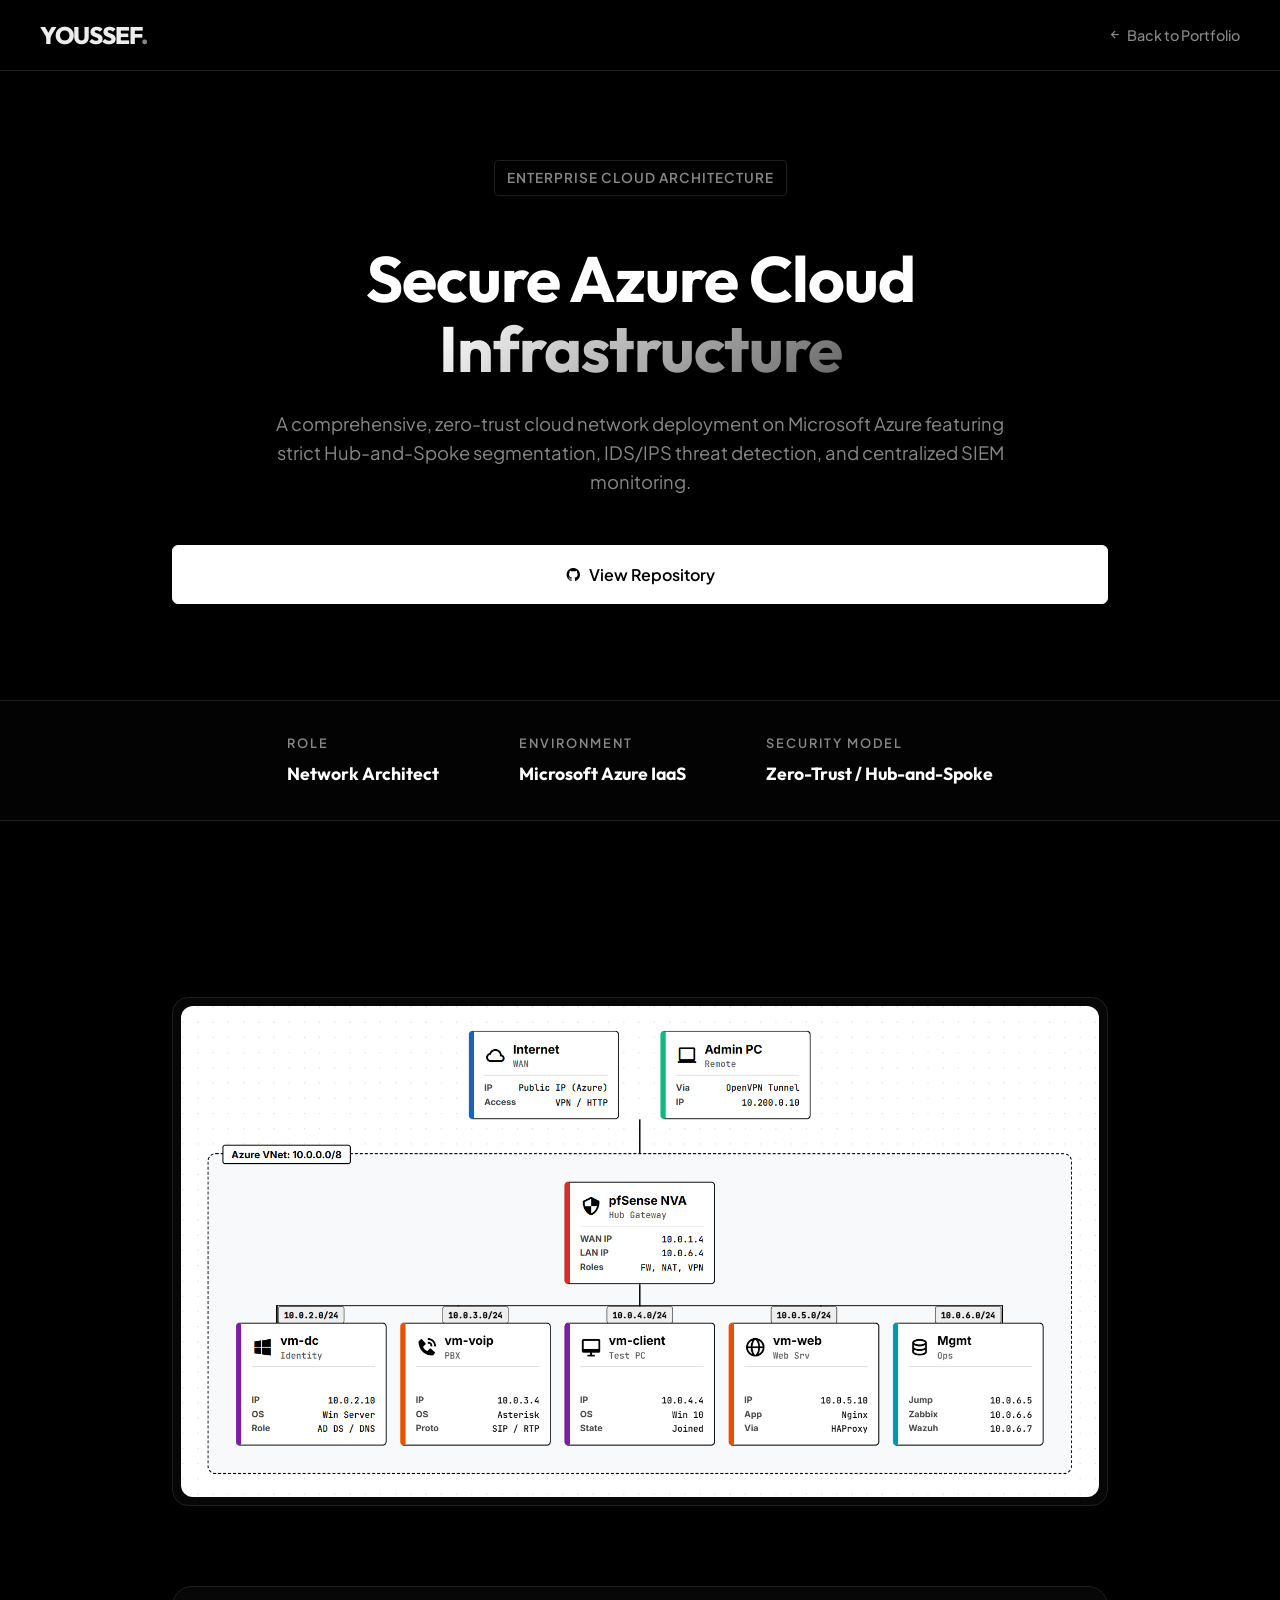
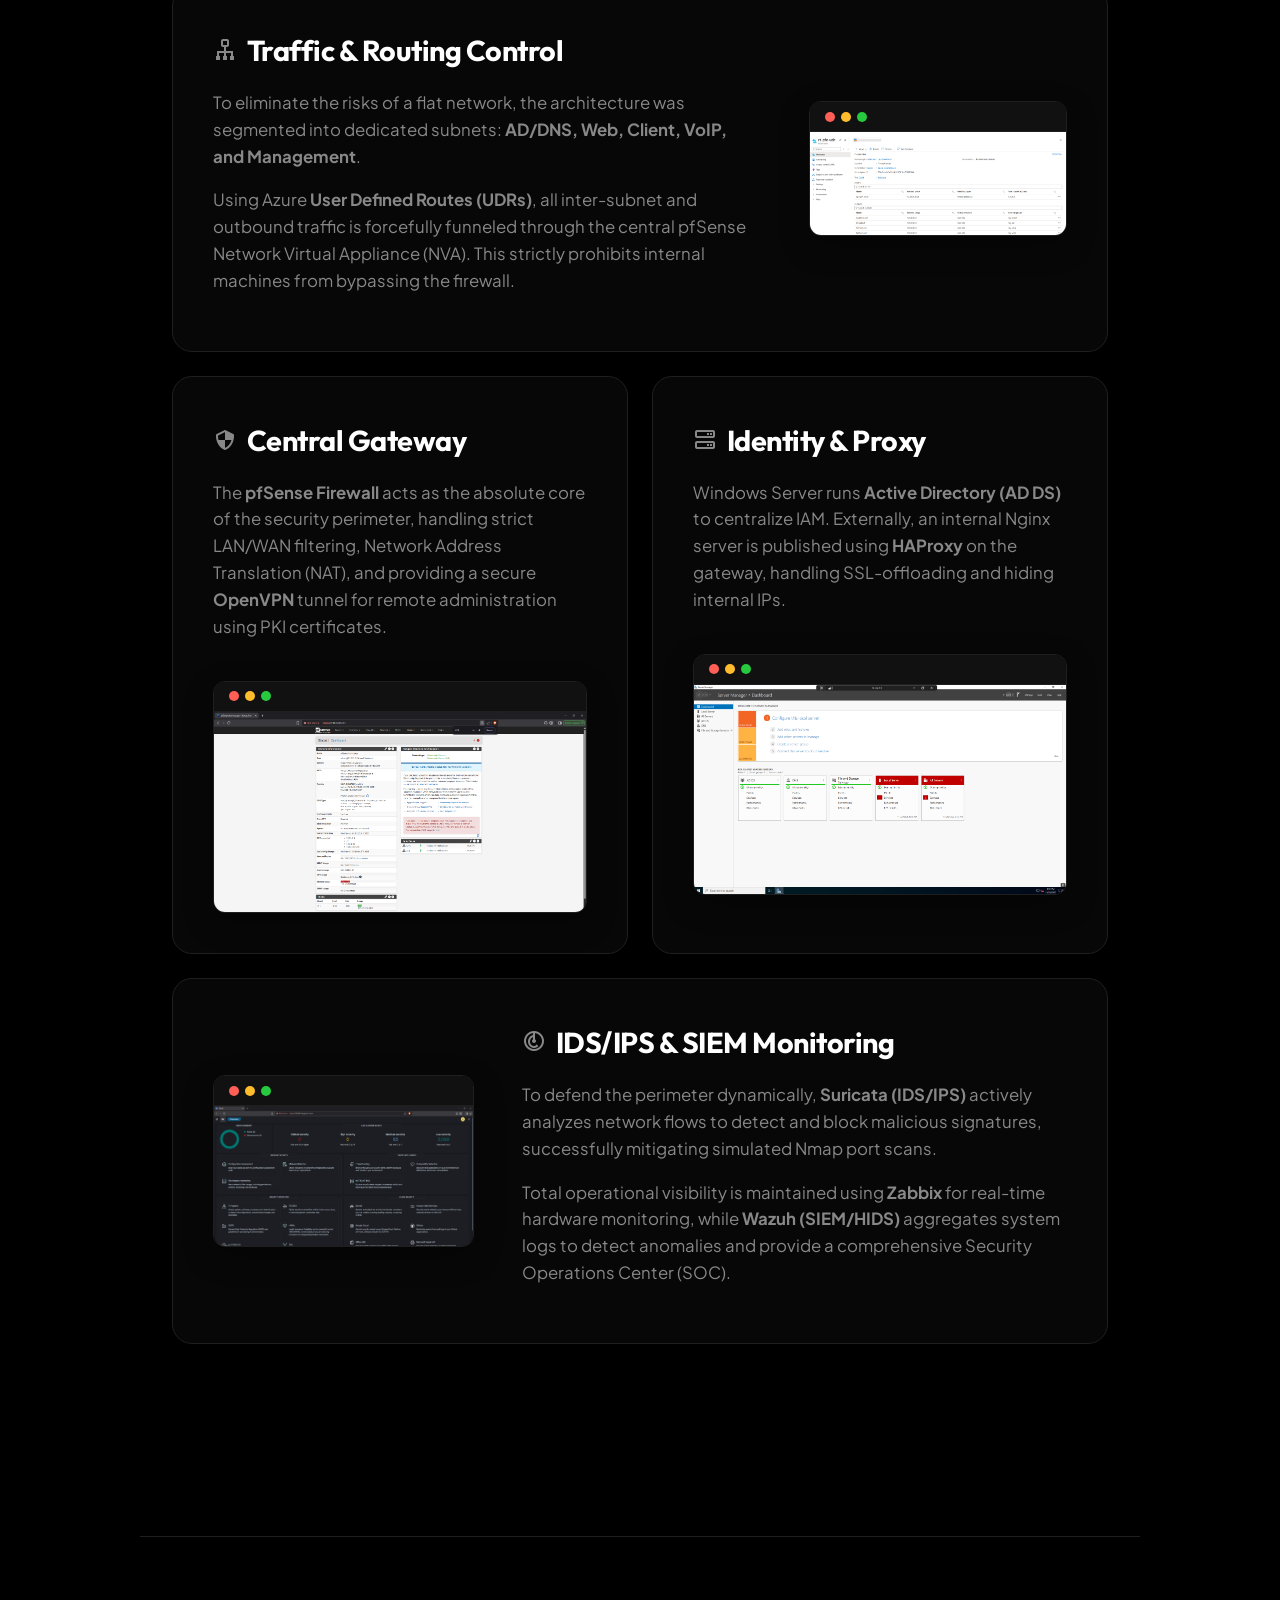
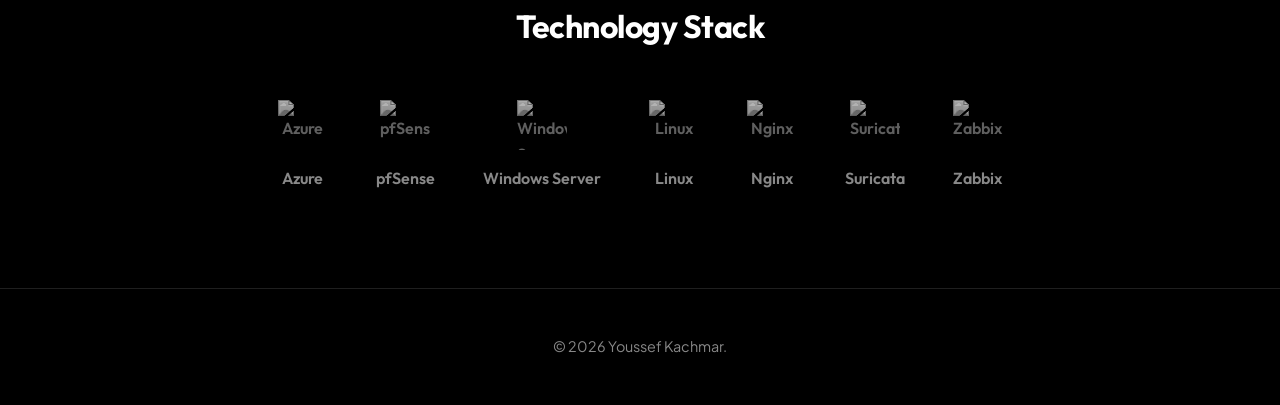
==== project-azure.html @ b41dc6cd "gave a better design to the project page" ====
<!DOCTYPE html>
<html lang="en">
<head>
    <meta charset="utf-8"/>
    <meta content="width=device-width, initial-scale=1.0" name="viewport"/>
    <title>Secure Azure Infrastructure | Youssef Kachmar</title>
    
    <link href="https://fonts.googleapis.com/css2?family=Outfit:wght@400;600;800&family=Plus+Jakarta+Sans:wght@400;500;700&display=swap" rel="stylesheet">
    <link href='https://unpkg.com/boxicons@2.1.4/css/boxicons.min.css' rel='stylesheet'>
    <script src="https://unpkg.com/@studio-freight/lenis@1.0.34/dist/lenis.min.js"></script>
    <link href="style.css" rel="stylesheet">
</head>
<body>

<nav class="main-nav" style="background: rgba(0,0,0,0.9);">
    <div class="nav-content">
        <a href="index.html" class="logo">YOUSSEF<span class="dot">.</span></a>
        <div class="nav-links" style="position: static; transform: none;">
            <a href="index.html" class="back-link"><i class='bx bx-left-arrow-alt'></i> Back to Portfolio</a>
        </div>
    </div>
</nav>

<main class="case-study-main">
    
    <!-- PROJECT HERO -->
    <section class="project-hero container">
        <span class="hero-badge">Enterprise Cloud Architecture</span>
        <h1 class="project-title">Secure Azure Cloud <br> <span class="gradient-text">Infrastructure</span></h1>
        <p class="project-subtitle">A comprehensive, zero-trust cloud network deployment on Microsoft Azure featuring strict Hub-and-Spoke segmentation, IDS/IPS threat detection, and centralized SIEM monitoring.</p>
        
        <div class="project-links">
            <a href="https://github.com/youssefkachmar/azure-secure-infrastructure" target="_blank" class="primary-btn">
                <i class='bx bxl-github'></i> View Repository
            </a>
        </div>
    </section>

    <!-- PROJECT META DATA BAR -->
    <div class="project-meta-bar">
        <div class="meta-item">
            <span>Role</span>
            <strong>Network Architect</strong>
        </div>
        <div class="meta-item">
            <span>Environment</span>
            <strong>Microsoft Azure IaaS</strong>
        </div>
        <div class="meta-item">
            <span>Security Model</span>
            <strong>Zero-Trust / Hub-and-Spoke</strong>
        </div>
    </div>

    <section class="container">
        <!-- TOPOLOGY IMAGE -->
        <div class="project-hero-image spotlight-card">
            <img src="images/azure-project/0-topology.png" alt="Azure Network Topology">
        </div>

        <!-- BENTO BOX GRID -->
        <div class="bento-container">
            
            <!-- Bento Box 1: Routing (Spans Full Width) -->
            <div class="bento-card bento-span-2 spotlight-card">
                <div class="bento-text">
                    <h2><i class='bx bx-sitemap'></i> Traffic & Routing Control</h2>
                    <p>To eliminate the risks of a flat network, the architecture was segmented into dedicated subnets: <strong>AD/DNS, Web, Client, VoIP, and Management</strong>.</p>
                    <p>Using Azure <strong>User Defined Routes (UDRs)</strong>, all inter-subnet and outbound traffic is forcefully funneled through the central pfSense Network Virtual Appliance (NVA). This strictly prohibits internal machines from bypassing the firewall.</p>
                </div>
                <div class="window-ui">
                    <div class="window-header">
                        <div class="window-dot"></div><div class="window-dot"></div><div class="window-dot"></div>
                    </div>
                    <img src="images/azure-project/1-azure-udr.png" alt="Azure UDR Routing">
                </div>
            </div>

            <!-- Bento Box 2: Firewall -->
            <div class="bento-card spotlight-card">
                <div class="bento-text">
                    <h2><i class='bx bx-shield-quarter'></i> Central Gateway</h2>
                    <p>The <strong>pfSense Firewall</strong> acts as the absolute core of the security perimeter, handling strict LAN/WAN filtering, Network Address Translation (NAT), and providing a secure <strong>OpenVPN</strong> tunnel for remote administration using PKI certificates.</p>
                </div>
                <div class="window-ui">
                    <div class="window-header"><div class="window-dot"></div><div class="window-dot"></div><div class="window-dot"></div></div>
                    <img src="images/azure-project/2-pfsense-dashboard.png" alt="pfSense Dashboard">
                </div>
            </div>

            <!-- Bento Box 3: Identity & Proxy -->
            <div class="bento-card spotlight-card">
                <div class="bento-text">
                    <h2><i class='bx bx-server'></i> Identity & Proxy</h2>
                    <p>Windows Server runs <strong>Active Directory (AD DS)</strong> to centralize IAM. Externally, an internal Nginx server is published using <strong>HAProxy</strong> on the gateway, handling SSL-offloading and hiding internal IPs.</p>
                </div>
                <div class="window-ui">
                    <div class="window-header"><div class="window-dot"></div><div class="window-dot"></div><div class="window-dot"></div></div>
                    <img src="images/azure-project/3-ad-dashboard.png" alt="Active Directory">
                </div>
            </div>

            <!-- Bento Box 4: Security Operations (Spans Full Width) -->
            <div class="bento-card bento-span-2 spotlight-card">
                <div class="window-ui">
                    <div class="window-header"><div class="window-dot"></div><div class="window-dot"></div><div class="window-dot"></div></div>
                    <img src="images/azure-project/8-wazuh-dashboard.png" alt="Wazuh SIEM">
                </div>
                <div class="bento-text">
                    <h2><i class='bx bx-radar'></i> IDS/IPS & SIEM Monitoring</h2>
                    <p>To defend the perimeter dynamically, <strong>Suricata (IDS/IPS)</strong> actively analyzes network flows to detect and block malicious signatures, successfully mitigating simulated Nmap port scans.</p>
                    <p>Total operational visibility is maintained using <strong>Zabbix</strong> for real-time hardware monitoring, while <strong>Wazuh (SIEM/HIDS)</strong> aggregates system logs to detect anomalies and provide a comprehensive Security Operations Center (SOC).</p>
                </div>
            </div>

        </div>
    </section>

    <!-- TECH STACK ICONS -->
    <section class="tech-stack-container container">
        <h2>Technology Stack</h2>
        <div class="tech-stack-grid">
            <div class="tech-item"><img src="https://cdn.jsdelivr.net/gh/devicons/devicon@latest/icons/azure/azure-original.svg" alt="Azure"><span>Azure</span></div>
            <div class="tech-item"><img src="https://cdn.jsdelivr.net/gh/devicons/devicon@latest/icons/pfsense/pfsense-original.svg" alt="pfSense"><span>pfSense</span></div>
            <div class="tech-item"><img src="https://cdn.jsdelivr.net/gh/devicons/devicon@latest/icons/windows8/windows8-original.svg" alt="Windows Server"><span>Windows Server</span></div>
            <div class="tech-item"><img src="https://cdn.jsdelivr.net/gh/devicons/devicon@latest/icons/linux/linux-original.svg" alt="Linux"><span>Linux</span></div>
            <div class="tech-item"><img src="https://cdn.jsdelivr.net/gh/devicons/devicon@latest/icons/nginx/nginx-original.svg" alt="Nginx"><span>Nginx</span></div>
            <div class="tech-item"><img src="https://upload.wikimedia.org/wikipedia/commons/2/29/Suricata_Logo.png" alt="Suricata"><span>Suricata</span></div>
            <div class="tech-item"><img src="https://upload.wikimedia.org/wikipedia/commons/e/e0/Zabbix_logo.png" alt="Zabbix"><span>Zabbix</span></div>
        </div>
    </section>

</main>

<footer class="main-footer">
    <p>© 2026 Youssef Kachmar.</p>
</footer>

<script>
    // Smooth Scroll
    const lenis = new Lenis({ duration: 1.2, smooth: true });
    function raf(time) { lenis.raf(time); requestAnimationFrame(raf); }
    requestAnimationFrame(raf);
    
    // Spotlight Effect for Bento Cards
    document.querySelectorAll('.spotlight-card').forEach(card => {
        card.addEventListener('mousemove', e => {
            const rect = card.getBoundingClientRect();
            card.style.setProperty('--mouse-x', `${e.clientX - rect.left}px`);
            card.style.setProperty('--mouse-y', `${e.clientY - rect.top}px`);
        });
    });
</script>
</body>
</html>
---- style.css ----
:root {
    --bg-dark: #000000;                
    --bg-card: rgba(10, 10, 10, 0.7); 
    --input-bg: #050505;
    --primary: #ffffff;                
    --primary-invert: #000000;      
    --text-main: #ededed;              
    --text-muted: #888888;             
    --border-light: #1f1f1f; 
    --border-hover: #444444;
    --gradient-accent: linear-gradient(135deg, #ffffff 0%, #666666 100%);
    --font-heading: 'Outfit', sans-serif;
    --font-body: 'Plus Jakarta Sans', sans-serif;
    --transition: all 0.25s ease-out;
}

*, *::before, *::after { box-sizing: border-box; }

/* Lenis Smooth Scroll requires this */
html.lenis { height: auto; }
.lenis.lenis-smooth { scroll-behavior: auto; }
.lenis.lenis-smooth[data-lenis-prevent] { overscroll-behavior: contain; }
.lenis.lenis-stopped { overflow: hidden; }

body { background-color: var(--bg-dark); color: var(--text-main); font-family: var(--font-body); margin: 0; line-height: 1.6; overflow-x: hidden; }
body.modal-open { overflow: hidden; }

/* 1. SYSADMIN BOOT SCREEN */
#boot-screen {
    position: fixed; top: 0; left: 0; width: 100vw; height: 100vh;
    background-color: #000000; z-index: 99999;
    display: flex; flex-direction: column; justify-content: flex-end; padding: 2rem;
    transition: opacity 0.8s ease-out;
}
.boot-text { font-family: 'Fira Code', monospace; color: #a1a1aa; font-size: 0.9rem; white-space: pre-line; line-height: 1.5; }

/* TYPOGRAPHY */
h1, h2, h3, h4 { font-family: var(--font-heading); color: var(--primary); font-weight: 700; margin: 0; letter-spacing: -0.5px; }
.gradient-text { background: var(--gradient-accent); -webkit-background-clip: text; background-clip: text; color: transparent; }
a { text-decoration: none; color: inherit; transition: var(--transition); }

/* NAVIGATION */
.main-nav { position: fixed; top: 0; width: 100%; z-index: 1000; padding: 1rem 2rem; background: rgba(0, 0, 0, 0.7); backdrop-filter: blur(15px); border-bottom: 1px solid var(--border-light); }
.nav-content { max-width: 1200px; margin: 0 auto; display: flex; justify-content: space-between; align-items: center; position: relative; }
.logo { font-family: var(--font-heading); font-weight: 800; font-size: 1.5rem; letter-spacing: -1px; z-index: 2; }
.logo .dot { color: var(--text-muted); }

/* Centered Navigation Links */
.nav-links { display: flex; gap: 2rem; align-items: center; position: absolute; left: 50%; transform: translateX(-50%); }
.nav-links a { font-size: 0.9rem; color: var(--text-muted); font-weight: 500; }
.nav-links a:hover { color: var(--primary); }

/* LANGUAGE DROPDOWN */
.lang-dropdown { position: relative; }
.dropdown-trigger { font-family: var(--font-body); background: transparent; border: 1px solid var(--border-light); color: var(--text-muted); padding: 8px 12px; border-radius: 6px; font-weight: 600; font-size: 0.85rem; cursor: pointer; display: flex; align-items: center; gap: 5px; transition: var(--transition); }
.dropdown-trigger:hover { border-color: var(--primary); color: var(--primary); }
.dropdown-menu { position: absolute; top: 110%; right: 0; background: var(--bg-card); border: 1px solid var(--border-light); border-radius: 6px; display: none; flex-direction: column; min-width: 120px; z-index: 2000; overflow: hidden; backdrop-filter: blur(10px); }
.lang-dropdown.active .dropdown-menu { display: flex; }
.dropdown-menu button { font-family: var(--font-body); background: transparent; border: none; padding: 10px 15px; color: var(--text-muted); text-align: left; font-size: 0.85rem; font-weight: 500; cursor: pointer; transition: var(--transition); }
.dropdown-menu button:hover { background: var(--border-light); color: var(--primary); }

/* RESUME DROPDOWN */
.hero-resume-wrapper { position: relative; width: 100%; }
.hero-resume-menu { position: absolute; top: calc(100% + 8px); left: 0; width: 100%; background: var(--bg-card); border: 1px solid var(--border-light); border-radius: 6px; padding: 5px; min-width: 160px; display: none; flex-direction: column; z-index: 2000; backdrop-filter: blur(10px);}
.hero-resume-menu.active { display: flex; }
.hero-resume-menu a { color: var(--text-muted); font-size: 0.9rem; padding: 10px 12px; border-radius: 4px; display: flex; justify-content: space-between; align-items: center; }
.hero-resume-menu a:hover { background: var(--border-light); color: var(--primary); }

/* MOBILE NAV */
.mobile-menu-icon { display: none; background: transparent; border: none; font-size: 2rem; color: var(--primary); cursor: pointer; margin-left: auto; }
.mobile-nav-overlay { position: fixed; top: 0; left: 0; width: 100%; height: 100%; background: var(--bg-dark); z-index: 2000; opacity: 0; visibility: hidden; transform: translateY(-10px); transition: var(--transition); display: flex; flex-direction: column; padding: 2rem; box-sizing: border-box; }
.mobile-nav-overlay.active { opacity: 1; visibility: visible; transform: translateY(0); }
.mobile-nav-content { flex-grow: 1; display: flex; flex-direction: column; padding-top: 2rem; gap: 1rem; }
.mobile-header { display: flex; justify-content: space-between; align-items: center; border-bottom: 1px solid var(--border-light); padding-bottom: 1rem; }
.menu-title { font-size: 1rem; font-weight: 800; letter-spacing: 2px; }
.close-mobile-nav { background: none; border: none; color: var(--primary); font-size: 2rem; cursor: pointer; }
.mobile-link { font-size: 1.5rem; font-weight: 600; color: var(--text-muted); padding: 10px 0; }
.mobile-link:hover { color: var(--primary); }
.mobile-footer { margin-top: auto; padding-top: 1rem; border-top: 1px solid var(--border-light); }
.mobile-controls { display: flex; gap: 10px; }
.mobile-controls button { flex: 1; padding: 12px; border: 1px solid var(--border-light); background: transparent; color: var(--text-muted); border-radius: 6px; font-weight: 600; }
.mobile-controls button.active { background: var(--primary); color: var(--primary-invert); border-color: var(--primary); }

@media(max-width: 868px) {
    .nav-links, .nav-controls { display: none; }
    .mobile-menu-icon { display: block; }
}

/* HERO */
.hero { min-height: 100vh; display: flex; align-items: center; justify-content: space-between; max-width: 1200px; margin: 0 auto; padding: 8rem 2rem 4rem; }
.hero-text { max-width: 600px; }
.hero-badge { color: var(--text-muted); font-size: 0.85rem; font-weight: 600; letter-spacing: 1px; text-transform: uppercase; display: inline-block; margin-bottom: 1.5rem; padding: 6px 12px; border: 1px solid var(--border-light); border-radius: 4px; background: rgba(0,0,0,0.5); backdrop-filter: blur(5px);}
.hero h1 { font-size: 4rem; line-height: 1.05; margin-bottom: 1.5rem; }
.hero-description { color: var(--text-muted); font-size: 1.1rem; margin-bottom: 3rem; max-width: 500px; }
.hero-btns { display: flex; gap: 1rem; align-items: stretch; }
.primary-btn, .secondary-btn { padding: 1rem 2rem; border-radius: 6px; font-weight: 600; font-size: 1rem; display: flex; align-items: center; justify-content: center; gap: 8px; width: 100%; cursor: pointer; font-family: var(--font-body); transition: var(--transition); text-decoration: none; }
.primary-btn { background: var(--primary); color: var(--primary-invert); border: 1px solid var(--primary); }
.primary-btn:hover { background: transparent; color: var(--primary); }
.secondary-btn { background: rgba(0,0,0,0.5); backdrop-filter: blur(5px); color: var(--primary); border: 1px solid var(--border-light); }
.secondary-btn:hover { border-color: var(--primary); }
.image-container { width: 320px; height: 420px; position: relative; }
.image-container img { width: 100%; height: 100%; object-fit: cover; border-radius: 12px; border: 1px solid var(--border-light); }
@media(max-width: 868px) { .hero { flex-direction: column-reverse; text-align: left; gap: 3rem; } .hero h1 { font-size: 3rem; } }

/* SECTIONS */
.container { max-width: 1000px; margin: 0 auto; padding: 6rem 2rem; }
.container h2 { font-size: 2.5rem; margin-bottom: 4rem; }

/* DYNAMIC SPOTLIGHT CARDS */
.spotlight-card { position: relative; background: var(--bg-card); backdrop-filter: blur(10px); border-radius: 12px; border: 1px solid var(--border-light); transition: border-color 0.3s; overflow: hidden; }
.spotlight-card::before { content: ""; position: absolute; top: 0; left: 0; right: 0; bottom: 0; background: radial-gradient(800px circle at var(--mouse-x, 0) var(--mouse-y, 0), rgba(255, 255, 255, 0.05), transparent 40%); opacity: 0; transition: opacity 0.3s; pointer-events: none; z-index: 1; }
.spotlight-card:hover { border-color: var(--border-hover); }
.spotlight-card:hover::before { opacity: 1; }
.spotlight-card > * { position: relative; z-index: 2; }

/* UNIFIED BOX (Education & Experience) */
.unified-card { padding: 3rem; }
.unified-item:not(:last-child) { border-bottom: 1px solid var(--border-light); padding-bottom: 2.5rem; margin-bottom: 2.5rem; }
.card-header-row { display: flex; justify-content: space-between; align-items: center; margin-bottom: 0.5rem; }
.card-header-row h3 { font-size: 1.3rem; }
.date-badge { background: var(--border-light); padding: 4px 10px; border-radius: 4px; font-size: 0.85rem; font-weight: 600; color: var(--text-muted); }
.company { color: var(--text-muted); font-weight: 600; text-transform: uppercase; font-size: 0.9rem; letter-spacing: 1px; margin-bottom: 1rem; }
.desc { color: var(--text-main); line-height: 1.6; }
.styled-list { padding-left: 1.2rem; color: var(--text-muted); margin-top: 1rem; }
.styled-list li { margin-bottom: 0.5rem; }
@media (max-width: 600px) { .card-header-row { flex-direction: column; align-items: flex-start; gap: 8px; } .unified-card { padding: 1.5rem; } }

/* GRIDS (Skills) */
.skills-grid { display: grid; grid-template-columns: repeat(auto-fit, minmax(300px, 1fr)); gap: 1.5rem; }
.skill-card { padding: 2.5rem; }
.skill-icon { font-size: 2rem; color: var(--primary); margin-bottom: 1.5rem; }
.lang-list { display: flex; flex-direction: column; gap: 1rem; margin-top: 1.5rem; }
.lang-row { display: flex; align-items: center; font-size: 0.95rem; }
.lang-dot { width: 4px; height: 4px; background: var(--border-light); border-radius: 50%; margin: 0 10px; }
.text-muted { color: var(--text-muted); margin-left: auto; font-size: 0.85rem; }

/* CERTS */
.cert-grid { display: flex; flex-wrap: wrap; justify-content: center; gap: 1.5rem; }
.cert-card { padding: 2rem; display: flex; align-items: flex-start; gap: 1.5rem; flex: 1 1 calc(50% - 1.5rem); min-width: 300px; max-width: 480px; }
.cert-centered { flex: 0 1 480px; }

/* Icon Box matching the clean aesthetic */
.cert-icon-box { width: 45px; height: 45px; background: transparent; border: 1px solid var(--border-light); display: flex; align-items: center; justify-content: center; border-radius: 8px; font-size: 1.5rem; flex-shrink: 0; color: var(--primary); }

.cert-details { width: 100%; display: flex; flex-direction: column; gap: 0.5rem;}
.cert-details h3 { font-size: 1.1rem; line-height: 1.3;}
.cert-details .issuer { color: var(--text-muted); font-size: 0.9rem; margin: 0;}

.cert-footer { display: flex; flex-direction: column; gap: 0.8rem; margin-top: 0.5rem; border-top: 1px solid var(--border-light); padding-top: 1rem;}
.status-earned { color: #ffffff; font-weight: 600; font-size: 0.85rem;}
.status-progress { color: var(--text-muted); font-weight: 600; font-size: 0.85rem; display: flex; align-items: center; gap: 5px;}

/* Dual Buttons Configuration */
.cert-actions { display: flex; gap: 8px; width: 100%; flex-wrap: wrap; }
.btn-verify { flex: 1; min-width: 100px; background: var(--primary); color: #000; border: 1px solid var(--primary); padding: 8px 12px; border-radius: 4px; font-size: 0.8rem; font-weight: 700; display: inline-flex; justify-content: center; align-items: center; gap: 5px; transition: var(--transition); text-decoration: none;}
.btn-verify:hover { background: transparent; color: var(--primary); }

.btn-view-cert { flex: 1; min-width: 130px; background: transparent; border: 1px solid var(--border-light); color: var(--text-muted); padding: 8px 12px; border-radius: 4px; font-size: 0.8rem; font-weight: 600; display: inline-flex; justify-content: center; align-items: center; gap: 5px; transition: var(--transition); text-align: center; text-decoration: none;}
.btn-view-cert:hover { border-color: var(--primary); color: var(--primary); }


/* PROJECTS */
.projects-grid { display: grid; grid-template-columns: repeat(auto-fit, minmax(300px, 1fr)); gap: 1.5rem; }
.project-card { display: flex; flex-direction: column; padding: 0; }
.project-content { padding: 2rem; display: flex; flex-direction: column; flex: 1; }
.project-icon { font-size: 2rem; margin-bottom: 1rem; }
.project-cover { width: 100%; height: 220px; border-bottom: 1px solid var(--border-light); overflow: hidden; }
.project-cover img { width: 100%; height: 100%; object-fit: cover; transition: var(--transition); }
.project-card:hover .project-cover img { transform: scale(1.05); }
.project-content h3 { font-size: 1.4rem; margin-bottom: 0.5rem; }
.project-content p { color: var(--text-muted); margin-bottom: 2rem; }
.project-actions { margin-top: auto; display: flex; justify-content: space-between; align-items: center; border-top: 1px solid var(--border-light); padding-top: 1.5rem; }
.link-text { background: transparent; border: none; color: var(--primary); cursor: pointer; font-weight: 600; display: flex; align-items: center; gap: 8px; padding: 0; font-size: 0.95rem; transition: var(--transition); }
.link-text:hover { color: var(--text-muted); }
.github-btn { font-size: 1.5rem; color: var(--text-muted); }
.github-btn:hover { color: var(--primary); }

/* CONTACT */
.contact-card { display: grid; grid-template-columns: 1fr 1fr; gap: 4rem; padding: 4rem; align-items: center; }
.contact-info h2 { margin-bottom: 1rem; }
.contact-info p { color: var(--text-muted); margin-bottom: 2rem; }
.contact-links { display: flex; flex-direction: column; gap: 1rem; }
.contact-pill { display: flex; align-items: center; gap: 15px; padding: 12px 20px; border-radius: 6px; border: 1px solid var(--border-light); color: var(--text-muted); font-weight: 500; transition: var(--transition); background: rgba(0,0,0,0.3);}
.contact-pill:hover { border-color: var(--primary); color: var(--primary); }
.contact-pill .icon-box { font-size: 1.2rem; }
.contact-form { display: flex; flex-direction: column; gap: 1.5rem; }
.form-group { display: flex; flex-direction: column; gap: 0.5rem; }
.form-group label { font-size: 0.85rem; font-weight: 600; color: var(--text-muted); text-transform: uppercase; letter-spacing: 1px; }
.contact-form input, .contact-form textarea { width: 100%; background: var(--input-bg); border: 1px solid var(--border-light); padding: 1rem; border-radius: 6px; color: var(--primary); font-family: var(--font-body); font-size: 1rem; transition: var(--transition); }
.contact-form textarea { resize: vertical; min-height: 120px; }
.contact-form input:focus, .contact-form textarea:focus { outline: none; border-color: var(--primary); }
.submit-btn { background: var(--primary); color: var(--primary-invert); padding: 1rem; border: none; border-radius: 6px; font-weight: 700; font-size: 1rem; cursor: pointer; display: flex; align-items: center; justify-content: center; gap: 8px; transition: var(--transition); z-index: 2;}
.submit-btn:hover { background: var(--text-muted); }

/* FOOTER */
.main-footer { text-align: center; padding: 2rem; color: var(--text-muted); border-top: 1px solid var(--border-light); font-size: 0.9rem; background: rgba(0,0,0,0.5);}

/* MODALS */
.modal { display: none; position: fixed; top: 0; left: 0; width: 100%; height: 100%; background: rgba(0,0,0,0.9); z-index: 2000; align-items: center; justify-content: center; backdrop-filter: blur(5px); }
.modal.active { display: flex; }
.modal-content { background: var(--bg-card); padding: 2rem; border-radius: 12px; width: 90%; max-width: 800px; max-height: 90vh; overflow-y: auto; position: relative; border: 1px solid var(--border-light); }
.close-button { position: absolute; top: 1rem; right: 1rem; background: none; border: none; font-size: 1.5rem; color: var(--text-muted); cursor: pointer; transition: var(--transition); }
.close-button:hover { color: var(--primary); }
.project-modal-image-wrapper { background: #000; height: 350px; display: flex; align-items: center; justify-content: center; border: 1px solid var(--border-light); border-radius: 6px; overflow: hidden; }
.project-modal-image-wrapper img { width: 100%; height: 100%; object-fit: contain; cursor: pointer; }
.modal-tech-ticker { width: 100%; overflow: hidden; border-bottom: 1px solid var(--border-light); padding: 15px 0; margin-bottom: 1.5rem; background: var(--bg-card); }
.ticker-track { display: inline-flex; animation: marquee 20s linear infinite; gap: 3rem; white-space: nowrap; align-items: center; }
.ticker-item { display: flex; align-items: center; gap: 10px; color: var(--text-muted); font-family: var(--font-heading); font-weight: 600; font-size: 1rem; }
.ticker-item i { font-size: 1.5rem; color: var(--text-muted); }
@keyframes marquee { 0% { transform: translateX(0); } 100% { transform: translateX(-50%); } }
.project-modal-description h4 { margin-bottom: 0.5rem; font-size: 1.2rem; }
.project-modal-description p { color: var(--text-muted); font-size: 0.95rem; }
.project-modal-controls { display: flex; justify-content: space-between; align-items: center; margin-top: 2rem; padding-top: 1rem; border-top: 1px solid var(--border-light); }
.control-btn { background: transparent; border: 1px solid var(--border-light); color: var(--primary); width: 40px; height: 40px; border-radius: 50%; cursor: pointer; transition: var(--transition); }
.control-btn:hover { border-color: var(--primary); }

.back-to-top { position: fixed; bottom: 2rem; right: 2rem; background: var(--bg-card); color: var(--primary); border: 1px solid var(--border-light); width: 45px; height: 45px; border-radius: 50%; display: flex; align-items: center; justify-content: center; font-size: 1.5rem; z-index: 999; opacity: 0; visibility: hidden; transition: var(--transition); }
.back-to-top.visible { opacity: 1; visibility: visible; }
.back-to-top:hover { border-color: var(--primary); background: var(--primary); color: var(--primary-invert); }

@media (max-width: 768px) {
    .container { padding: 4rem 1.5rem; }
    .hero { flex-direction: column-reverse; text-align: left; gap: 2rem; padding-top: 7rem; }
    .hero-btns { flex-direction: column; width: 100%; }
    .image-container { width: 100%; max-width: 320px; height: 380px; margin: 0; }
    .contact-card { grid-template-columns: 1fr; padding: 2rem; gap: 3rem; }
    .project-modal-image-wrapper { height: 220px; }
}
/* FAQ SECTION */
.faq-container { display: flex; flex-direction: column; gap: 1rem; }
.faq-item { background: var(--bg-card); border-radius: 12px; border: 1px solid var(--border-light); overflow: hidden; transition: var(--transition); }
.faq-question { width: 100%; display: flex; justify-content: space-between; align-items: center; padding: 1.5rem 2rem; background: transparent; border: none; color: var(--primary); font-family: var(--font-heading); font-size: 1.1rem; font-weight: 600; cursor: pointer; text-align: left; transition: var(--transition); }
.faq-question:hover { color: var(--text-muted); }
.faq-question i { font-size: 1.5rem; color: var(--text-muted); transition: transform 0.3s ease; }
.faq-answer { display: grid; grid-template-rows: 0fr; transition: grid-template-rows 0.3s ease; padding: 0 2rem; }
.faq-answer-inner { overflow: hidden; color: var(--text-muted); line-height: 1.6; }
.faq-item.active .faq-answer { grid-template-rows: 1fr; padding-bottom: 1.5rem; }
.faq-item.active .faq-question i { transform: rotate(180deg); color: var(--primary); }
/* --- PREMIUM CASE STUDY PAGE (BENTO GRID) --- */
.case-study-main { padding-top: 6rem; }
.back-link { display: flex; align-items: center; gap: 5px; font-weight: 600; color: var(--text-muted); transition: var(--transition); text-decoration: none; }
.back-link:hover { color: var(--primary); }

.project-hero { text-align: center; padding-top: 4rem; padding-bottom: 2rem; }
.project-title { font-size: 4rem; line-height: 1.1; margin: 1.5rem 0; letter-spacing: -1px; }
.project-subtitle { font-size: 1.15rem; color: var(--text-muted); max-width: 750px; margin: 0 auto 3rem; line-height: 1.6; }
.project-links { display: flex; justify-content: center; margin-bottom: 4rem; }

/* Project Meta Bar */
.project-meta-bar { display: flex; justify-content: center; gap: 5rem; border-top: 1px solid var(--border-light); border-bottom: 1px solid var(--border-light); padding: 2rem 0; margin-bottom: 5rem; background: rgba(255,255,255,0.01); }
.meta-item { display: flex; flex-direction: column; text-align: left; gap: 0.4rem; }
.meta-item span { color: var(--text-muted); font-size: 0.8rem; text-transform: uppercase; letter-spacing: 2px; font-weight: 600; }
.meta-item strong { color: var(--primary); font-size: 1.1rem; font-family: var(--font-heading); }

/* Main Hero Image */
.project-hero-image { border-radius: 16px; overflow: hidden; border: 1px solid var(--border-light); padding: 0.5rem; background: var(--bg-card); margin-bottom: 5rem; box-shadow: 0 20px 50px rgba(0,0,0,0.5); }
.project-hero-image img { width: 100%; height: auto; border-radius: 12px; display: block; }

/* Bento Box Grid */
.bento-container { display: grid; grid-template-columns: repeat(2, 1fr); gap: 1.5rem; margin-bottom: 6rem; }
.bento-card { background: var(--bg-card); border: 1px solid var(--border-light); border-radius: 20px; padding: 2.5rem; display: flex; flex-direction: column; gap: 1.5rem; transition: var(--transition); position: relative; overflow: hidden; }
.bento-card:hover { border-color: var(--border-hover); transform: translateY(-3px); box-shadow: 0 10px 30px rgba(255,255,255,0.02); }
.bento-span-2 { grid-column: span 2; flex-direction: row; align-items: center; gap: 3rem; }

.bento-text h2 { font-size: 1.8rem; margin-bottom: 1rem; display: flex; align-items: center; gap: 10px; }
.bento-text h2 i { color: var(--text-muted); font-size: 1.5rem; }
.bento-text p { color: var(--text-muted); font-size: 1.05rem; line-height: 1.6; margin-bottom: 1rem; }

/* Window UI Wrapper for Images */
.window-ui { background: #000; border: 1px solid var(--border-light); border-radius: 12px; overflow: hidden; width: 100%; box-shadow: 0 10px 30px rgba(0,0,0,0.3); }
.window-header { height: 30px; background: #111; border-bottom: 1px solid var(--border-light); display: flex; align-items: center; padding: 0 15px; gap: 6px; }
.window-dot { width: 10px; height: 10px; border-radius: 50%; background: #333; }
.window-dot:nth-child(1) { background: #ff5f56; }
.window-dot:nth-child(2) { background: #ffbd2e; }
.window-dot:nth-child(3) { background: #27c93f; }
.window-ui img { width: 100%; display: block; object-fit: cover; }

/* Tech Stack Section */
.tech-stack-container { text-align: center; border-top: 1px solid var(--border-light); padding-top: 5rem; padding-bottom: 6rem; }
.tech-stack-container h2 { margin-bottom: 3rem; font-size: 2rem; }
.tech-stack-grid { display: flex; flex-wrap: wrap; justify-content: center; gap: 3rem; }
.tech-item { display: flex; flex-direction: column; align-items: center; gap: 1rem; color: var(--text-muted); font-weight: 600; font-family: var(--font-heading); transition: var(--transition); }
.tech-item img { width: 55px; height: 55px; transition: var(--transition); filter: drop-shadow(0 0 10px rgba(255,255,255,0.05)); }
.tech-item:hover { color: var(--primary); transform: translateY(-5px); }
.tech-item:hover img { filter: drop-shadow(0 0 15px rgba(255,255,255,0.2)); }

@media (max-width: 900px) {
    .bento-container { grid-template-columns: 1fr; }
    .bento-span-2 { grid-column: span 1; flex-direction: column; }
    .project-meta-bar { flex-direction: column; gap: 2rem; text-align: center; align-items: center; }
    .meta-item { text-align: center; }
    .project-title { font-size: 2.8rem; }
}

/* TECH STACK SECTION */
.tech-stack-container { text-align: center; border-top: 1px solid var(--border-light); padding-top: 4rem; padding-bottom: 6rem; }
.tech-stack-container h2 { margin-bottom: 3rem; }
.tech-stack-grid { display: flex; flex-wrap: wrap; justify-content: center; gap: 3rem; }
.tech-item { display: flex; flex-direction: column; align-items: center; gap: 1rem; color: var(--text-muted); font-weight: 600; font-family: var(--font-heading); transition: var(--transition); }
.tech-item img { width: 50px; height: 50px; filter: grayscale(100%) opacity(0.7); transition: var(--transition); }
.tech-item:hover { color: var(--primary); transform: translateY(-5px); }
.tech-item:hover img { filter: grayscale(0%) opacity(1); }

@media (max-width: 868px) {
    .project-title { font-size: 2.5rem; }
    .case-section, .case-section.reverse { grid-template-columns: 1fr; gap: 2rem; }
}
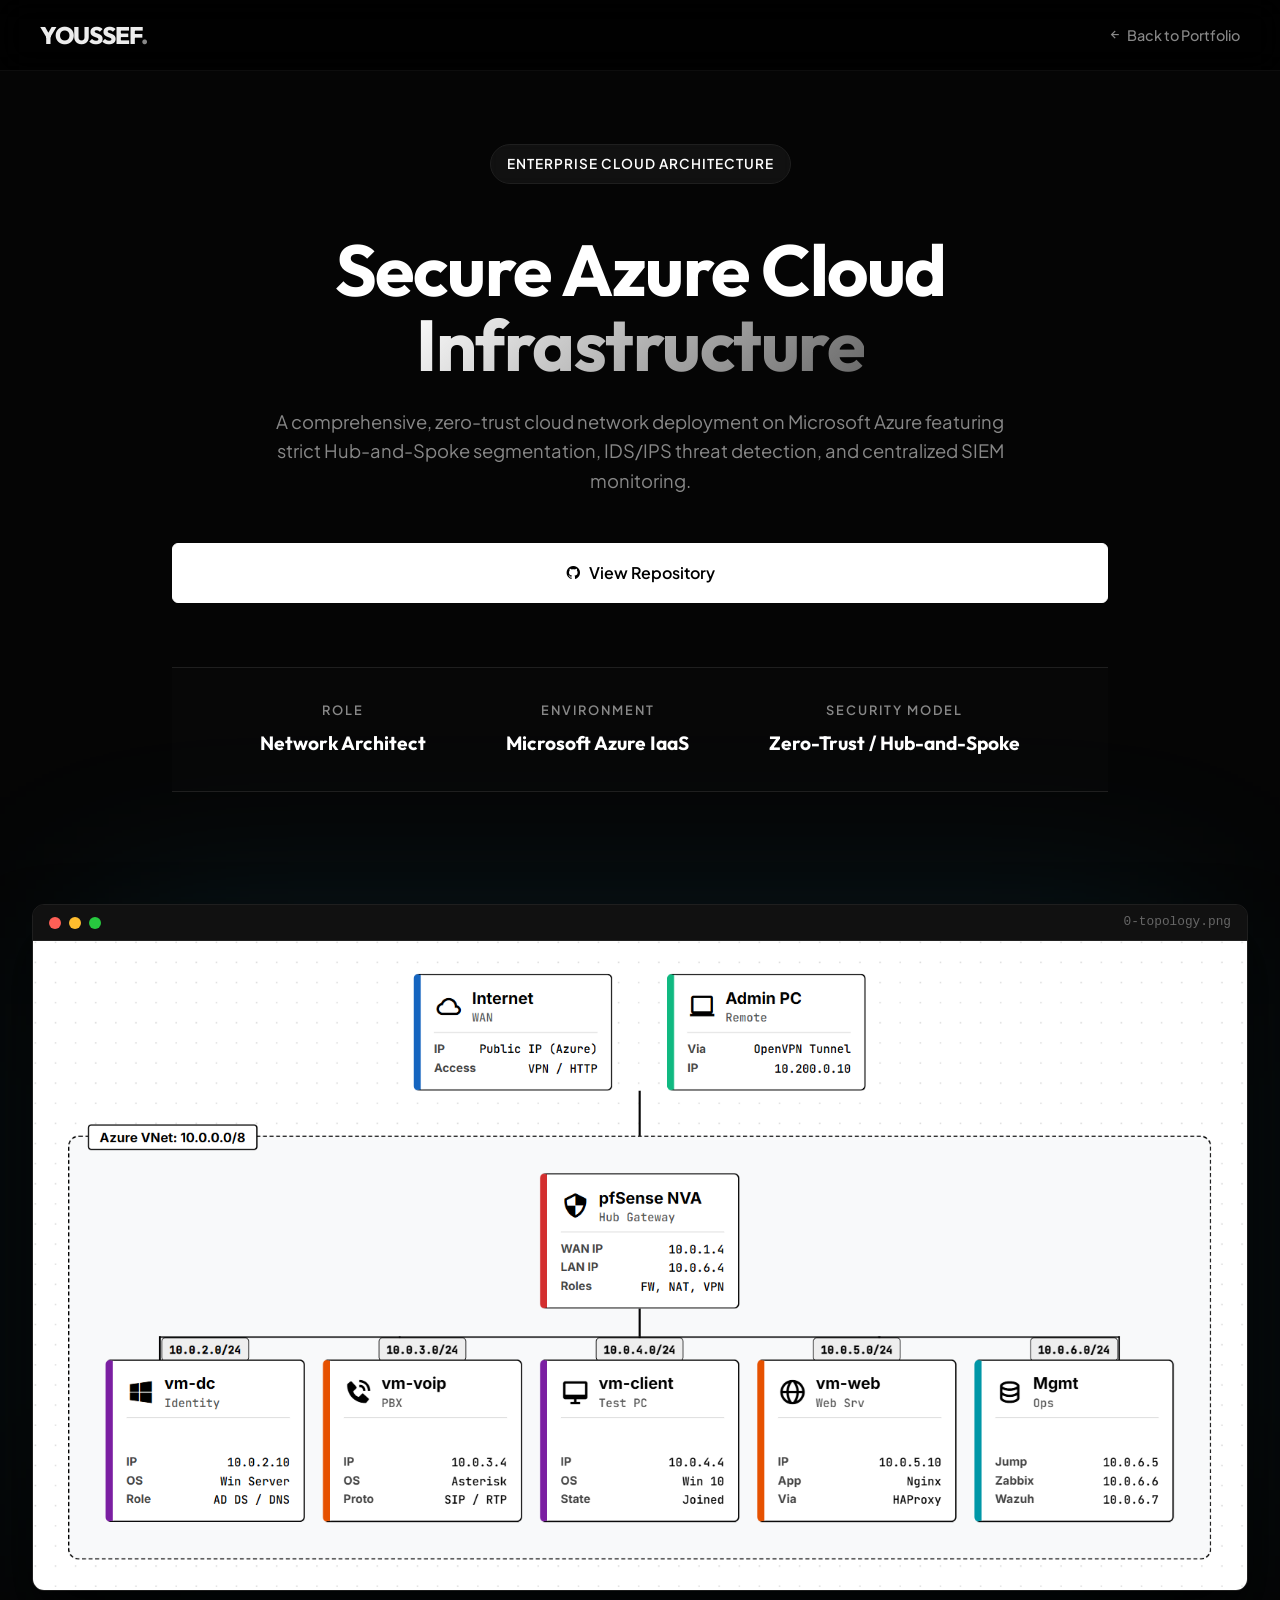
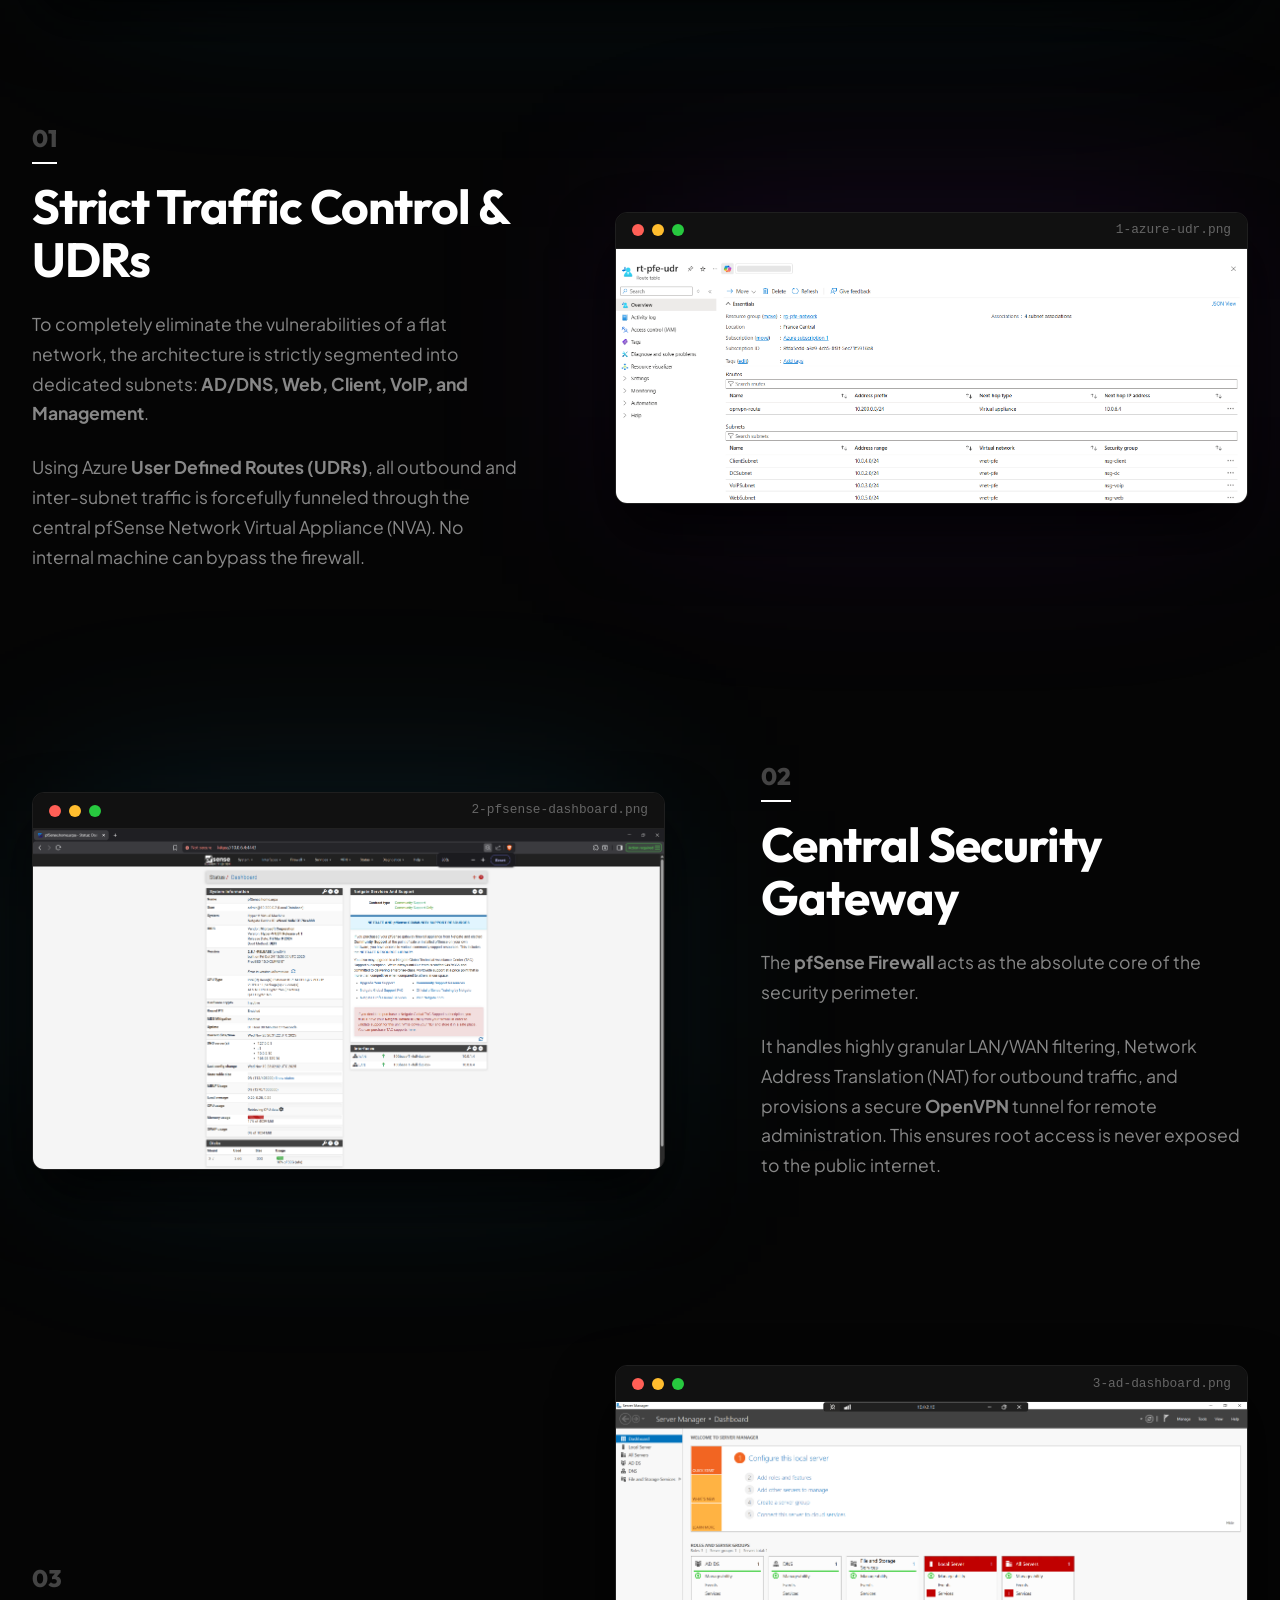
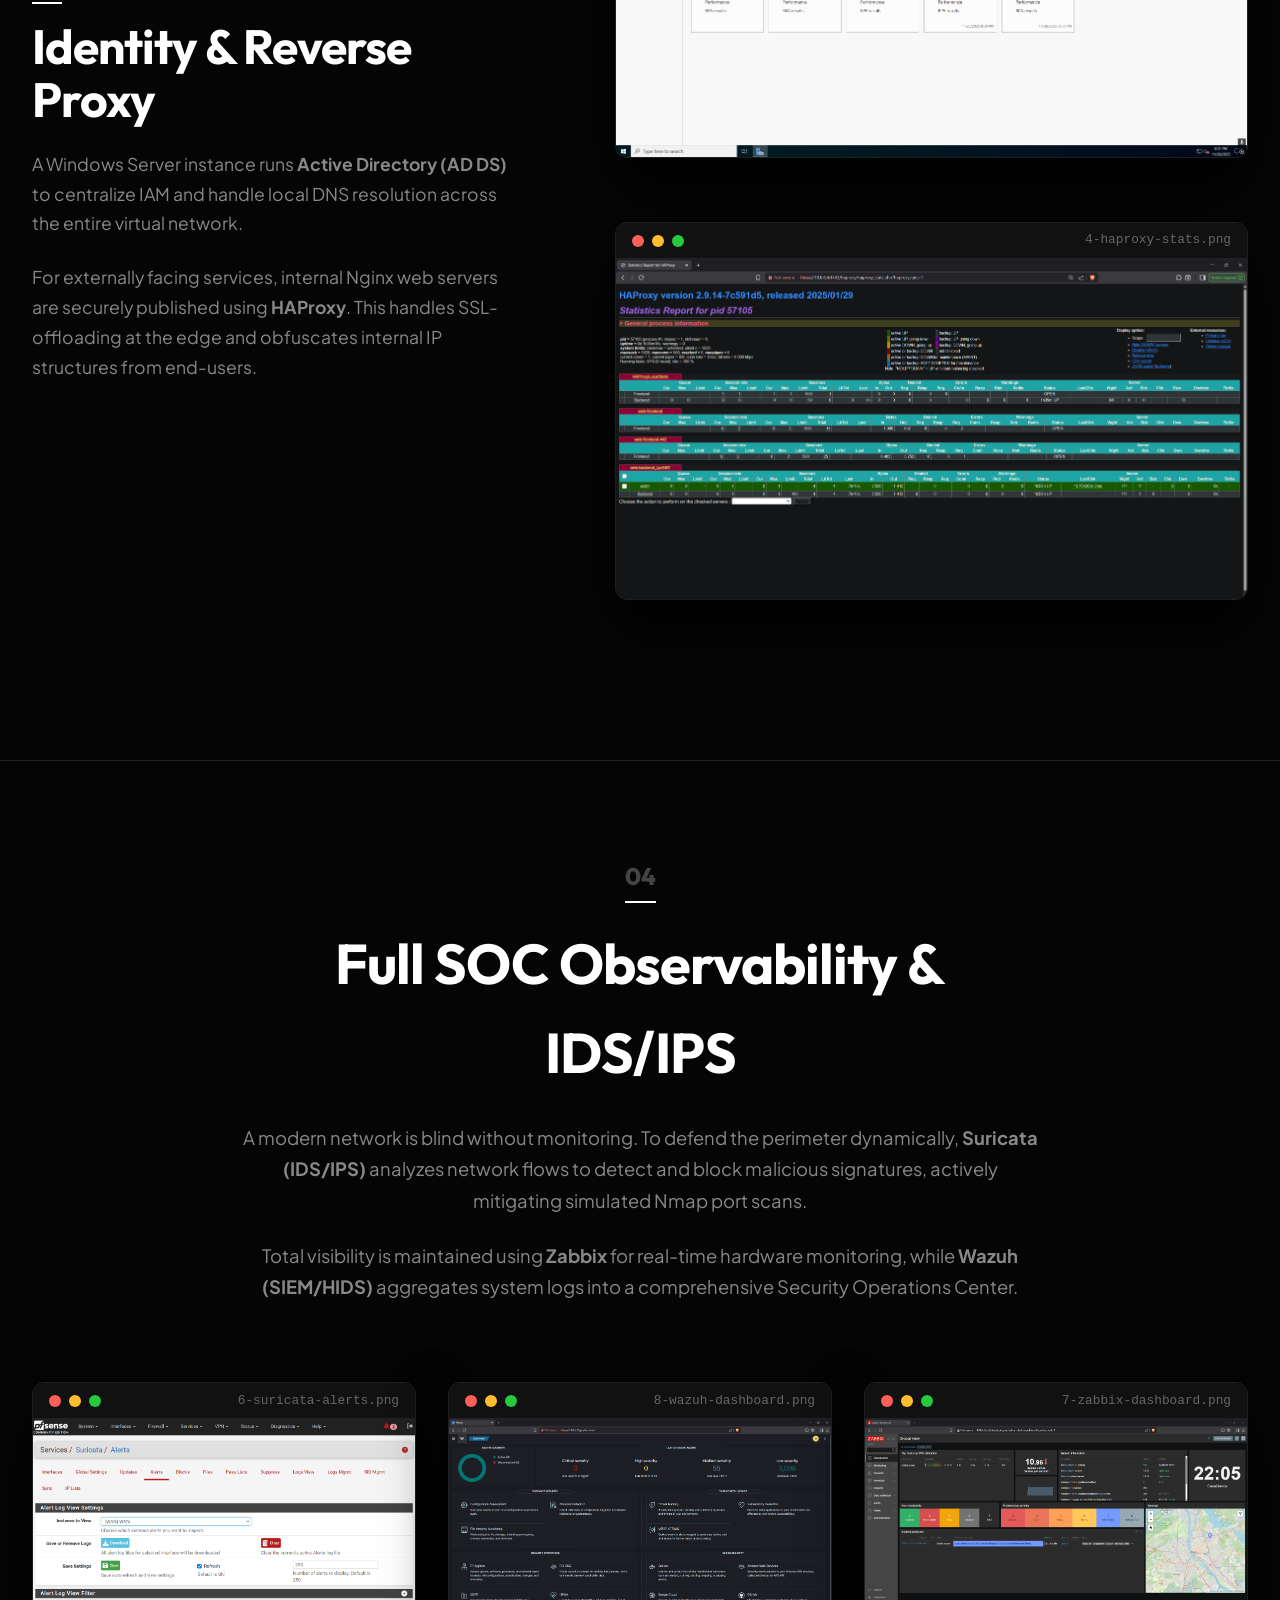
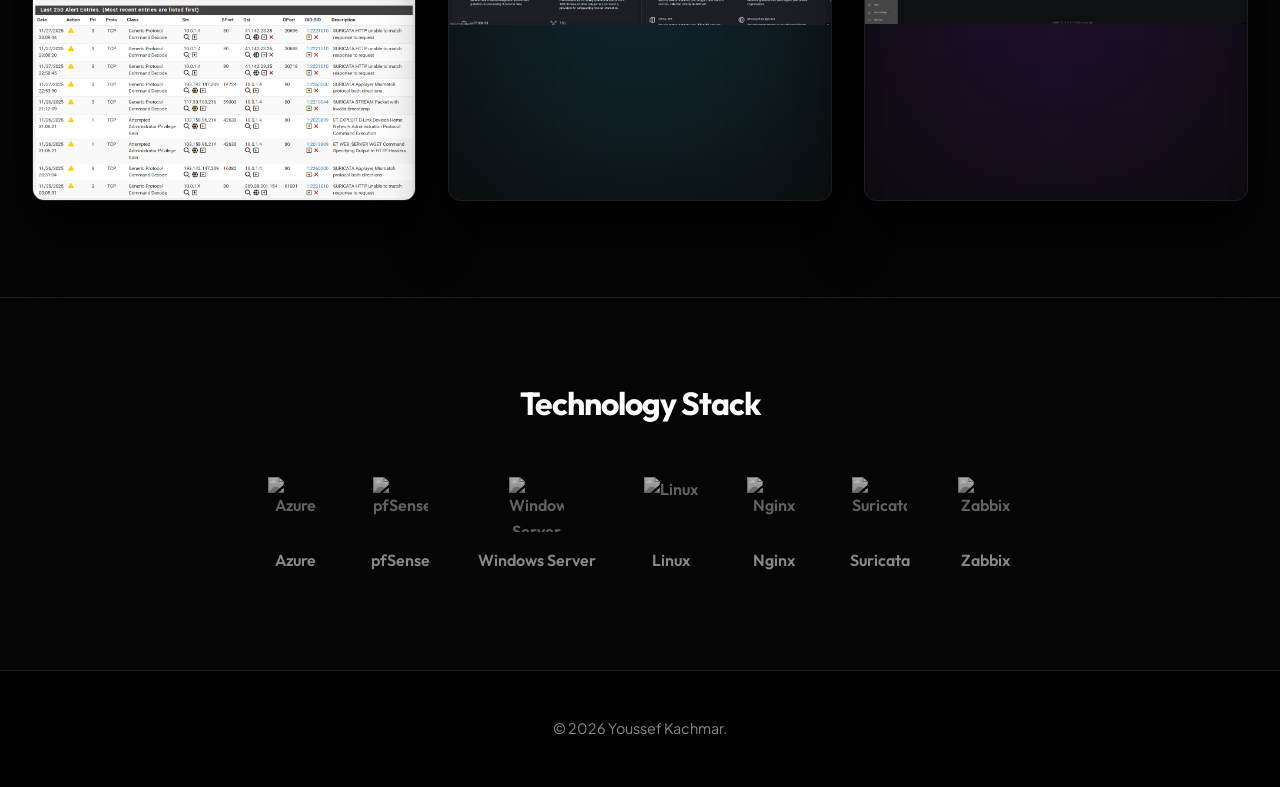
==== commit b126caee: "." ====
--- a/project-azure.html
+++ b/project-azure.html
@@ -8,11 +8,12 @@
     <link href="https://fonts.googleapis.com/css2?family=Outfit:wght@400;600;800&family=Plus+Jakarta+Sans:wght@400;500;700&display=swap" rel="stylesheet">
     <link href='https://unpkg.com/boxicons@2.1.4/css/boxicons.min.css' rel='stylesheet'>
     <script src="https://unpkg.com/@studio-freight/lenis@1.0.34/dist/lenis.min.js"></script>
+    <link href="https://unpkg.com/aos@next/dist/aos.css" rel="stylesheet">
     <link href="style.css" rel="stylesheet">
 </head>
-<body>
+<body class="project-page-body">
 
-<nav class="main-nav" style="background: rgba(0,0,0,0.9);">
+<nav class="main-nav" style="background: rgba(0,0,0,0.8); border-bottom: 1px solid rgba(255,255,255,0.05);">
     <div class="nav-content">
         <a href="index.html" class="logo">YOUSSEF<span class="dot">.</span></a>
         <div class="nav-links" style="position: static; transform: none;">
@@ -23,101 +24,122 @@
 
 <main class="case-study-main">
     
-    <!-- PROJECT HERO -->
-    <section class="project-hero container">
-        <span class="hero-badge">Enterprise Cloud Architecture</span>
-        <h1 class="project-title">Secure Azure Cloud <br> <span class="gradient-text">Infrastructure</span></h1>
-        <p class="project-subtitle">A comprehensive, zero-trust cloud network deployment on Microsoft Azure featuring strict Hub-and-Spoke segmentation, IDS/IPS threat detection, and centralized SIEM monitoring.</p>
-        
-        <div class="project-links">
-            <a href="https://github.com/youssefkachmar/azure-secure-infrastructure" target="_blank" class="primary-btn">
-                <i class='bx bxl-github'></i> View Repository
-            </a>
+    <!-- PROJECT HERO (Massive Title & Meta) -->
+    <section class="project-hero">
+        <div class="hero-content">
+            <span class="hero-badge" data-aos="fade-up">Enterprise Cloud Architecture</span>
+            <h1 class="project-title" data-aos="fade-up" data-aos-delay="100">Secure Azure Cloud <br><span class="gradient-text">Infrastructure</span></h1>
+            <p class="project-subtitle" data-aos="fade-up" data-aos-delay="200">A comprehensive, zero-trust cloud network deployment on Microsoft Azure featuring strict Hub-and-Spoke segmentation, IDS/IPS threat detection, and centralized SIEM monitoring.</p>
+            
+            <div class="project-links" data-aos="fade-up" data-aos-delay="300">
+                <a href="https://github.com/youssefkachmar/azure-secure-infrastructure" target="_blank" class="primary-btn">
+                    <i class='bx bxl-github'></i> View Repository
+                </a>
+            </div>
+            
+            <!-- META DATA BAR -->
+            <div class="project-meta-bar" data-aos="fade-up" data-aos-delay="400">
+                <div class="meta-item"><span>Role</span><strong>Network Architect</strong></div>
+                <div class="meta-item"><span>Environment</span><strong>Microsoft Azure IaaS</strong></div>
+                <div class="meta-item"><span>Security Model</span><strong>Zero-Trust / Hub-and-Spoke</strong></div>
+            </div>
         </div>
     </section>
 
-    <!-- PROJECT META DATA BAR -->
-    <div class="project-meta-bar">
-        <div class="meta-item">
-            <span>Role</span>
-            <strong>Network Architect</strong>
+    <!-- MASSIVE TOPOLOGY HERO IMAGE -->
+    <section class="full-width-section" data-aos="fade-up" data-aos-delay="500">
+        <div class="massive-image-container glow-blue">
+            <div class="mac-window">
+                <div class="mac-header"><div class="mac-dot"></div><div class="mac-dot"></div><div class="mac-dot"></div><span class="mac-title">0-topology.png</span></div>
+                <img src="images/azure-project/0-topology.png" alt="Azure Network Topology">
+            </div>
         </div>
-        <div class="meta-item">
-            <span>Environment</span>
-            <strong>Microsoft Azure IaaS</strong>
-        </div>
-        <div class="meta-item">
-            <span>Security Model</span>
-            <strong>Zero-Trust / Hub-and-Spoke</strong>
-        </div>
-    </div>
+    </section>
 
-    <section class="container">
-        <!-- TOPOLOGY IMAGE -->
-        <div class="project-hero-image spotlight-card">
-            <img src="images/azure-project/0-topology.png" alt="Azure Network Topology">
-        </div>
-
-        <!-- BENTO BOX GRID -->
-        <div class="bento-container">
-            
-            <!-- Bento Box 1: Routing (Spans Full Width) -->
-            <div class="bento-card bento-span-2 spotlight-card">
-                <div class="bento-text">
-                    <h2><i class='bx bx-sitemap'></i> Traffic & Routing Control</h2>
-                    <p>To eliminate the risks of a flat network, the architecture was segmented into dedicated subnets: <strong>AD/DNS, Web, Client, VoIP, and Management</strong>.</p>
-                    <p>Using Azure <strong>User Defined Routes (UDRs)</strong>, all inter-subnet and outbound traffic is forcefully funneled through the central pfSense Network Virtual Appliance (NVA). This strictly prohibits internal machines from bypassing the firewall.</p>
-                </div>
-                <div class="window-ui">
-                    <div class="window-header">
-                        <div class="window-dot"></div><div class="window-dot"></div><div class="window-dot"></div>
-                    </div>
+    <!-- EDITORIAL ZIG-ZAG SECTIONS -->
+    <section class="editorial-container">
+        
+        <!-- ROW 1: Routing (Text Left, Image Right) -->
+        <div class="editorial-row" data-aos="fade-up">
+            <div class="editorial-text">
+                <div class="step-number">01</div>
+                <h2>Strict Traffic Control & UDRs</h2>
+                <p>To completely eliminate the vulnerabilities of a flat network, the architecture is strictly segmented into dedicated subnets: <strong>AD/DNS, Web, Client, VoIP, and Management</strong>.</p>
+                <p>Using Azure <strong>User Defined Routes (UDRs)</strong>, all outbound and inter-subnet traffic is forcefully funneled through the central pfSense Network Virtual Appliance (NVA). No internal machine can bypass the firewall.</p>
+            </div>
+            <div class="editorial-image glow-purple">
+                <div class="mac-window">
+                    <div class="mac-header"><div class="mac-dot"></div><div class="mac-dot"></div><div class="mac-dot"></div><span class="mac-title">1-azure-udr.png</span></div>
                     <img src="images/azure-project/1-azure-udr.png" alt="Azure UDR Routing">
                 </div>
             </div>
+        </div>
 
-            <!-- Bento Box 2: Firewall -->
-            <div class="bento-card spotlight-card">
-                <div class="bento-text">
-                    <h2><i class='bx bx-shield-quarter'></i> Central Gateway</h2>
-                    <p>The <strong>pfSense Firewall</strong> acts as the absolute core of the security perimeter, handling strict LAN/WAN filtering, Network Address Translation (NAT), and providing a secure <strong>OpenVPN</strong> tunnel for remote administration using PKI certificates.</p>
-                </div>
-                <div class="window-ui">
-                    <div class="window-header"><div class="window-dot"></div><div class="window-dot"></div><div class="window-dot"></div></div>
+        <!-- ROW 2: Firewall (Image Left, Text Right) -->
+        <div class="editorial-row reverse" data-aos="fade-up">
+            <div class="editorial-text">
+                <div class="step-number">02</div>
+                <h2>Central Security Gateway</h2>
+                <p>The <strong>pfSense Firewall</strong> acts as the absolute core of the security perimeter.</p>
+                <p>It handles highly granular LAN/WAN filtering, Network Address Translation (NAT) for outbound traffic, and provisions a secure <strong>OpenVPN</strong> tunnel for remote administration. This ensures root access is never exposed to the public internet.</p>
+            </div>
+            <div class="editorial-image glow-blue">
+                <div class="mac-window">
+                    <div class="mac-header"><div class="mac-dot"></div><div class="mac-dot"></div><div class="mac-dot"></div><span class="mac-title">2-pfsense-dashboard.png</span></div>
                     <img src="images/azure-project/2-pfsense-dashboard.png" alt="pfSense Dashboard">
                 </div>
             </div>
+        </div>
 
-            <!-- Bento Box 3: Identity & Proxy -->
-            <div class="bento-card spotlight-card">
-                <div class="bento-text">
-                    <h2><i class='bx bx-server'></i> Identity & Proxy</h2>
-                    <p>Windows Server runs <strong>Active Directory (AD DS)</strong> to centralize IAM. Externally, an internal Nginx server is published using <strong>HAProxy</strong> on the gateway, handling SSL-offloading and hiding internal IPs.</p>
-                </div>
-                <div class="window-ui">
-                    <div class="window-header"><div class="window-dot"></div><div class="window-dot"></div><div class="window-dot"></div></div>
+        <!-- ROW 3: Identity & Proxy (Text Left, Dual Image Stack Right) -->
+        <div class="editorial-row" data-aos="fade-up">
+            <div class="editorial-text">
+                <div class="step-number">03</div>
+                <h2>Identity & Reverse Proxy</h2>
+                <p>A Windows Server instance runs <strong>Active Directory (AD DS)</strong> to centralize IAM and handle local DNS resolution across the entire virtual network.</p>
+                <p>For externally facing services, internal Nginx web servers are securely published using <strong>HAProxy</strong>. This handles SSL-offloading at the edge and obfuscates internal IP structures from end-users.</p>
+            </div>
+            <div class="editorial-image stacked-images">
+                <div class="mac-window glow-purple mb-4">
+                    <div class="mac-header"><div class="mac-dot"></div><div class="mac-dot"></div><div class="mac-dot"></div><span class="mac-title">3-ad-dashboard.png</span></div>
                     <img src="images/azure-project/3-ad-dashboard.png" alt="Active Directory">
                 </div>
-            </div>
-
-            <!-- Bento Box 4: Security Operations (Spans Full Width) -->
-            <div class="bento-card bento-span-2 spotlight-card">
-                <div class="window-ui">
-                    <div class="window-header"><div class="window-dot"></div><div class="window-dot"></div><div class="window-dot"></div></div>
-                    <img src="images/azure-project/8-wazuh-dashboard.png" alt="Wazuh SIEM">
-                </div>
-                <div class="bento-text">
-                    <h2><i class='bx bx-radar'></i> IDS/IPS & SIEM Monitoring</h2>
-                    <p>To defend the perimeter dynamically, <strong>Suricata (IDS/IPS)</strong> actively analyzes network flows to detect and block malicious signatures, successfully mitigating simulated Nmap port scans.</p>
-                    <p>Total operational visibility is maintained using <strong>Zabbix</strong> for real-time hardware monitoring, while <strong>Wazuh (SIEM/HIDS)</strong> aggregates system logs to detect anomalies and provide a comprehensive Security Operations Center (SOC).</p>
+                <div class="mac-window glow-blue">
+                    <div class="mac-header"><div class="mac-dot"></div><div class="mac-dot"></div><div class="mac-dot"></div><span class="mac-title">4-haproxy-stats.png</span></div>
+                    <img src="images/azure-project/4-haproxy-stats.png" alt="HAProxy Stats">
                 </div>
             </div>
+        </div>
 
+    </section>
+
+    <!-- MASSIVE FULL WIDTH SOC SECTION -->
+    <section class="soc-section" data-aos="fade-up">
+        <div class="soc-header">
+            <div class="step-number" style="margin: 0 auto 1rem;">04</div>
+            <h2>Full SOC Observability & IDS/IPS</h2>
+            <p>A modern network is blind without monitoring. To defend the perimeter dynamically, <strong>Suricata (IDS/IPS)</strong> analyzes network flows to detect and block malicious signatures, actively mitigating simulated Nmap port scans.</p>
+            <p>Total visibility is maintained using <strong>Zabbix</strong> for real-time hardware monitoring, while <strong>Wazuh (SIEM/HIDS)</strong> aggregates system logs into a comprehensive Security Operations Center.</p>
+        </div>
+        
+        <div class="soc-gallery">
+            <div class="mac-window glow-red" data-aos="fade-up">
+                <div class="mac-header"><div class="mac-dot"></div><div class="mac-dot"></div><div class="mac-dot"></div><span class="mac-title">6-suricata-alerts.png</span></div>
+                <img src="images/azure-project/6-suricata-alerts.png" alt="Suricata Alerts">
+            </div>
+            <div class="mac-window glow-blue" data-aos="fade-up" data-aos-delay="100">
+                <div class="mac-header"><div class="mac-dot"></div><div class="mac-dot"></div><div class="mac-dot"></div><span class="mac-title">8-wazuh-dashboard.png</span></div>
+                <img src="images/azure-project/8-wazuh-dashboard.png" alt="Wazuh SIEM">
+            </div>
+            <div class="mac-window glow-purple" data-aos="fade-up" data-aos-delay="200">
+                <div class="mac-header"><div class="mac-dot"></div><div class="mac-dot"></div><div class="mac-dot"></div><span class="mac-title">7-zabbix-dashboard.png</span></div>
+                <img src="images/azure-project/7-zabbix-dashboard.png" alt="Zabbix Dashboard">
+            </div>
         </div>
     </section>
 
     <!-- TECH STACK ICONS -->
-    <section class="tech-stack-container container">
+    <section class="tech-stack-container">
         <h2>Technology Stack</h2>
         <div class="tech-stack-grid">
             <div class="tech-item"><img src="https://cdn.jsdelivr.net/gh/devicons/devicon@latest/icons/azure/azure-original.svg" alt="Azure"><span>Azure</span></div>
@@ -136,20 +158,13 @@
     <p>© 2026 Youssef Kachmar.</p>
 </footer>
 
+<script src="https://unpkg.com/aos@next/dist/aos.js"></script>
 <script>
+    AOS.init({ duration: 1000, once: true });
     // Smooth Scroll
     const lenis = new Lenis({ duration: 1.2, smooth: true });
     function raf(time) { lenis.raf(time); requestAnimationFrame(raf); }
     requestAnimationFrame(raf);
-    
-    // Spotlight Effect for Bento Cards
-    document.querySelectorAll('.spotlight-card').forEach(card => {
-        card.addEventListener('mousemove', e => {
-            const rect = card.getBoundingClientRect();
-            card.style.setProperty('--mouse-x', `${e.clientX - rect.left}px`);
-            card.style.setProperty('--mouse-y', `${e.clientY - rect.top}px`);
-        });
-    });
 </script>
 </body>
 </html>
--- a/style.css
+++ b/style.css
@@ -236,15 +236,91 @@
 .faq-answer-inner { overflow: hidden; color: var(--text-muted); line-height: 1.6; }
 .faq-item.active .faq-answer { grid-template-rows: 1fr; padding-bottom: 1.5rem; }
 .faq-item.active .faq-question i { transform: rotate(180deg); color: var(--primary); }
-/* --- PREMIUM CASE STUDY PAGE (BENTO GRID) --- */
-.case-study-main { padding-top: 6rem; }
+/* --- EDITORIAL PROJECT PAGE (APPLE STYLE) --- */
+.project-page-body { background: #000000; }
+.case-study-main { padding-top: 6rem; overflow: hidden; }
+
+/* Back Link */
 .back-link { display: flex; align-items: center; gap: 5px; font-weight: 600; color: var(--text-muted); transition: var(--transition); text-decoration: none; }
 .back-link:hover { color: var(--primary); }
 
-.project-hero { text-align: center; padding-top: 4rem; padding-bottom: 2rem; }
-.project-title { font-size: 4rem; line-height: 1.1; margin: 1.5rem 0; letter-spacing: -1px; }
-.project-subtitle { font-size: 1.15rem; color: var(--text-muted); max-width: 750px; margin: 0 auto 3rem; line-height: 1.6; }
+/* Hero Section */
+.project-hero { text-align: center; padding-top: 4rem; padding-bottom: 2rem; max-width: 1000px; margin: 0 auto; padding-left: 2rem; padding-right: 2rem; }
+.hero-badge { display: inline-block; color: var(--primary); border: 1px solid var(--border-light); padding: 8px 16px; border-radius: 30px; font-size: 0.85rem; font-weight: 600; letter-spacing: 1px; text-transform: uppercase; margin-bottom: 1.5rem; background: rgba(255,255,255,0.05); }
+.project-title { font-size: 5rem; line-height: 1.05; margin: 0 0 1.5rem 0; letter-spacing: -2px; }
+.project-subtitle { font-size: 1.25rem; color: var(--text-muted); max-width: 800px; margin: 0 auto 3rem; line-height: 1.6; }
 .project-links { display: flex; justify-content: center; margin-bottom: 4rem; }
+
+/* Meta Data Bar */
+.project-meta-bar { display: flex; justify-content: center; gap: 4rem; border-top: 1px solid var(--border-light); border-bottom: 1px solid var(--border-light); padding: 2rem 0; }
+.meta-item { display: flex; flex-direction: column; text-align: left; gap: 0.5rem; }
+.meta-item span { color: var(--text-muted); font-size: 0.85rem; text-transform: uppercase; letter-spacing: 2px; font-weight: 600; }
+.meta-item strong { color: var(--primary); font-size: 1.2rem; font-family: var(--font-heading); }
+
+/* Massive Images & Glow Effects */
+.full-width-section { max-width: 1400px; margin: 0 auto 8rem; padding: 0 2rem; }
+.massive-image-container { width: 100%; border-radius: 16px; position: relative; }
+
+/* Ambient Glows Behind Images */
+.glow-blue::before { content: ''; position: absolute; top: 50%; left: 50%; transform: translate(-50%, -50%); width: 90%; height: 90%; background: rgba(56, 200, 250, 0.15); filter: blur(100px); z-index: -1; pointer-events: none; }
+.glow-purple::before { content: ''; position: absolute; top: 50%; left: 50%; transform: translate(-50%, -50%); width: 90%; height: 90%; background: rgba(147, 51, 234, 0.15); filter: blur(100px); z-index: -1; pointer-events: none; }
+.glow-red::before { content: ''; position: absolute; top: 50%; left: 50%; transform: translate(-50%, -50%); width: 90%; height: 90%; background: rgba(239, 68, 68, 0.15); filter: blur(100px); z-index: -1; pointer-events: none; }
+
+/* Editorial Zig-Zag Layout */
+.editorial-container { max-width: 1400px; margin: 0 auto; padding: 0 2rem; display: flex; flex-direction: column; gap: 10rem; margin-bottom: 10rem; }
+.editorial-row { display: flex; align-items: center; gap: 6rem; }
+.editorial-row.reverse { flex-direction: row-reverse; }
+
+.editorial-text { flex: 1; max-width: 500px; }
+.step-number { font-family: var(--font-heading); font-size: 1.5rem; font-weight: 800; color: var(--border-hover); margin-bottom: 1rem; border-bottom: 2px solid var(--primary); display: inline-block; padding-bottom: 5px; }
+.editorial-text h2 { font-size: 3rem; line-height: 1.1; margin-bottom: 1.5rem; letter-spacing: -1px; }
+.editorial-text p { font-size: 1.1rem; color: var(--text-muted); line-height: 1.7; margin-bottom: 1.5rem; }
+
+.editorial-image { flex: 1.3; position: relative; } /* Image takes up more space than text */
+.stacked-images { display: flex; flex-direction: column; gap: 2rem; }
+.mb-4 { margin-bottom: 2rem; }
+
+/* Mac Window UI (Now Massive and Full Color) */
+.mac-window { background: #0a0a0a; border: 1px solid var(--border-light); border-radius: 12px; overflow: hidden; width: 100%; box-shadow: 0 30px 60px rgba(0,0,0,0.8); position: relative; z-index: 2; }
+.mac-header { height: 36px; background: #111; border-bottom: 1px solid #222; display: flex; align-items: center; padding: 0 16px; gap: 8px; }
+.mac-dot { width: 12px; height: 12px; border-radius: 50%; background: #333; }
+.mac-dot:nth-child(1) { background: #ff5f56; }
+.mac-dot:nth-child(2) { background: #ffbd2e; }
+.mac-dot:nth-child(3) { background: #27c93f; }
+.mac-title { margin-left: auto; color: #666; font-size: 0.8rem; font-family: 'Fira Code', monospace; }
+.mac-window img { width: 100%; display: block; object-fit: cover; } /* NO GRAYSCALE! FULL COLOR ALWAYS */
+
+/* Full Width SOC Section */
+.soc-section { max-width: 1600px; margin: 0 auto 6rem; padding: 0 2rem; border-top: 1px solid var(--border-light); padding-top: 6rem; }
+.soc-header { text-align: center; max-width: 800px; margin: 0 auto 5rem; }
+.soc-header h2 { font-size: 3.5rem; margin-bottom: 1.5rem; letter-spacing: -1px; }
+.soc-header p { font-size: 1.15rem; color: var(--text-muted); line-height: 1.7; margin-bottom: 1.5rem; }
+
+.soc-gallery { display: grid; grid-template-columns: repeat(3, 1fr); gap: 2rem; }
+.soc-gallery .mac-window { transition: transform 0.4s ease; }
+.soc-gallery .mac-window:hover { transform: translateY(-10px); }
+
+/* Tech Stack Container */
+.tech-stack-container { text-align: center; border-top: 1px solid var(--border-light); padding-top: 6rem; padding-bottom: 8rem; }
+.tech-stack-container h2 { font-size: 2.5rem; margin-bottom: 4rem; letter-spacing: -1px; }
+.tech-stack-grid { display: flex; flex-wrap: wrap; justify-content: center; gap: 4rem; }
+.tech-item { display: flex; flex-direction: column; align-items: center; gap: 1rem; color: var(--text-muted); font-weight: 600; font-family: var(--font-heading); transition: var(--transition); }
+.tech-item img { width: 65px; height: 65px; transition: var(--transition); filter: drop-shadow(0 0 10px rgba(255,255,255,0.05)); }
+.tech-item:hover { color: var(--primary); transform: translateY(-8px); }
+.tech-item:hover img { filter: drop-shadow(0 0 20px rgba(255,255,255,0.3)); }
+
+/* Responsive Adjustments */
+@media (max-width: 1100px) {
+    .editorial-row, .editorial-row.reverse { flex-direction: column; gap: 4rem; }
+    .editorial-text { max-width: 100%; text-align: center; }
+    .step-number { margin: 0 auto 1rem; }
+    .soc-gallery { grid-template-columns: 1fr; }
+    .project-title { font-size: 3.5rem; }
+}
+@media (max-width: 768px) {
+    .project-meta-bar { flex-direction: column; gap: 2rem; align-items: center; text-align: center; }
+    .project-title { font-size: 2.8rem; }
+}
 
 /* Project Meta Bar */
 .project-meta-bar { display: flex; justify-content: center; gap: 5rem; border-top: 1px solid var(--border-light); border-bottom: 1px solid var(--border-light); padding: 2rem 0; margin-bottom: 5rem; background: rgba(255,255,255,0.01); }
@@ -304,4 +380,77 @@
 @media (max-width: 868px) {
     .project-title { font-size: 2.5rem; }
     .case-section, .case-section.reverse { grid-template-columns: 1fr; gap: 2rem; }
+}
+/* --- PREMIUM BENTO BOX CASE STUDY PAGE --- */
+.project-page-body { background: #050505; }
+.case-study-main { padding-top: 6rem; }
+.back-link { display: flex; align-items: center; gap: 5px; font-weight: 600; color: var(--text-muted); transition: var(--transition); text-decoration: none; }
+.back-link:hover { color: var(--primary); }
+
+.project-hero { text-align: center; padding-top: 3rem; padding-bottom: 2rem; position: relative; z-index: 2;}
+.hero-badge-wrap { display: flex; justify-content: center; }
+.project-title { font-size: 4.5rem; line-height: 1.05; margin: 1.5rem 0; letter-spacing: -1.5px; }
+.project-subtitle { font-size: 1.15rem; color: var(--text-muted); max-width: 750px; margin: 0 auto 3rem; line-height: 1.6; }
+.project-links { display: flex; justify-content: center; }
+
+/* Main Hero Image & Floating Meta */
+.project-hero-image { border-radius: 16px; overflow: hidden; border: 1px solid var(--border-light); background: #000; box-shadow: 0 30px 60px rgba(0,0,0,0.8); margin-bottom: 2rem; }
+.project-hero-image img { width: 100%; height: auto; display: block; filter: grayscale(100%); transition: filter 0.5s ease;}
+.project-hero-image:hover img { filter: grayscale(0%); }
+
+.project-meta-bento { display: flex; justify-content: space-around; background: rgba(15, 15, 15, 0.6); backdrop-filter: blur(20px); border: 1px solid var(--border-light); border-radius: 16px; padding: 2rem; margin-top: -4rem; position: relative; z-index: 3; box-shadow: 0 10px 30px rgba(0,0,0,0.5); margin-bottom: 5rem; }
+.meta-item { display: flex; flex-direction: column; text-align: center; gap: 0.5rem; }
+.meta-item span { color: var(--text-muted); font-size: 0.8rem; text-transform: uppercase; letter-spacing: 2px; font-weight: 600; }
+.meta-item strong { color: var(--primary); font-size: 1.2rem; font-family: var(--font-heading); }
+
+/* The Advanced Bento Grid */
+.bento-grid { display: grid; grid-template-columns: repeat(3, 1fr); gap: 1.5rem; margin-bottom: 6rem; }
+.bento-card { background: rgba(10, 10, 10, 0.5); border: 1px solid var(--border-light); border-radius: 20px; padding: 2rem; display: flex; flex-direction: column; gap: 1.5rem; overflow: hidden; transition: var(--transition); }
+.bento-card:hover { border-color: var(--border-hover); transform: translateY(-3px); }
+.col-span-2 { grid-column: span 2; }
+.col-span-3 { grid-column: span 3; }
+.mt-auto { margin-top: auto; }
+
+.bento-content h2 { font-size: 1.5rem; margin-bottom: 1rem; display: flex; align-items: center; gap: 10px; }
+.bento-content h2 i { color: var(--text-muted); font-size: 1.5rem; }
+.bento-content p { color: var(--text-muted); font-size: 1rem; line-height: 1.6; margin-bottom: 1rem; }
+
+/* The Split Layout for the Wide SOC Card */
+.bento-split { display: grid; grid-template-columns: 1fr 1.5fr; gap: 3rem; align-items: center; }
+.bento-gallery { display: flex; gap: 1rem; }
+.bento-gallery .window-ui { flex: 1; transition: transform 0.3s; }
+.bento-gallery .window-ui:hover { transform: scale(1.05) translateY(-10px); z-index: 10; box-shadow: 0 20px 40px rgba(0,0,0,0.8); }
+
+/* Window UI Wrapper for Images */
+.window-ui { background: #000; border: 1px solid var(--border-light); border-radius: 12px; overflow: hidden; width: 100%; box-shadow: 0 10px 30px rgba(0,0,0,0.3); }
+.window-header { height: 28px; background: #111; border-bottom: 1px solid #222; display: flex; align-items: center; padding: 0 12px; gap: 6px; }
+.window-dot { width: 10px; height: 10px; border-radius: 50%; background: #333; }
+.window-dot:nth-child(1) { background: #ff5f56; }
+.window-dot:nth-child(2) { background: #ffbd2e; }
+.window-dot:nth-child(3) { background: #27c93f; }
+.window-title { margin-left: auto; color: #555; font-size: 0.7rem; font-family: monospace; }
+.window-ui img { width: 100%; display: block; object-fit: cover; filter: grayscale(100%); transition: 0.5s; }
+.bento-card:hover .window-ui img { filter: grayscale(0%); }
+
+/* Tech Stack Section */
+.tech-stack-container { text-align: center; border-top: 1px solid var(--border-light); padding-top: 5rem; padding-bottom: 6rem; }
+.tech-stack-container h2 { margin-bottom: 3rem; font-size: 2rem; }
+.tech-stack-grid { display: flex; flex-wrap: wrap; justify-content: center; gap: 3rem; }
+.tech-item { display: flex; flex-direction: column; align-items: center; gap: 1rem; color: var(--text-muted); font-weight: 600; font-family: var(--font-heading); transition: var(--transition); }
+.tech-item img { width: 55px; height: 55px; transition: var(--transition); filter: grayscale(100%) opacity(0.7); }
+.tech-item:hover { color: var(--primary); transform: translateY(-5px); }
+.tech-item:hover img { filter: grayscale(0%) opacity(1) drop-shadow(0 0 15px rgba(255,255,255,0.2)); }
+
+@media (max-width: 1024px) {
+    .bento-grid { grid-template-columns: repeat(2, 1fr); }
+    .col-span-3 { grid-column: span 2; }
+    .bento-split { grid-template-columns: 1fr; gap: 2rem; }
+}
+
+@media (max-width: 768px) {
+    .project-title { font-size: 3rem; }
+    .bento-grid { grid-template-columns: 1fr; }
+    .col-span-2, .col-span-3 { grid-column: span 1; }
+    .project-meta-bento { flex-direction: column; gap: 2rem; margin-top: 2rem; }
+    .bento-gallery { flex-direction: column; }
 }
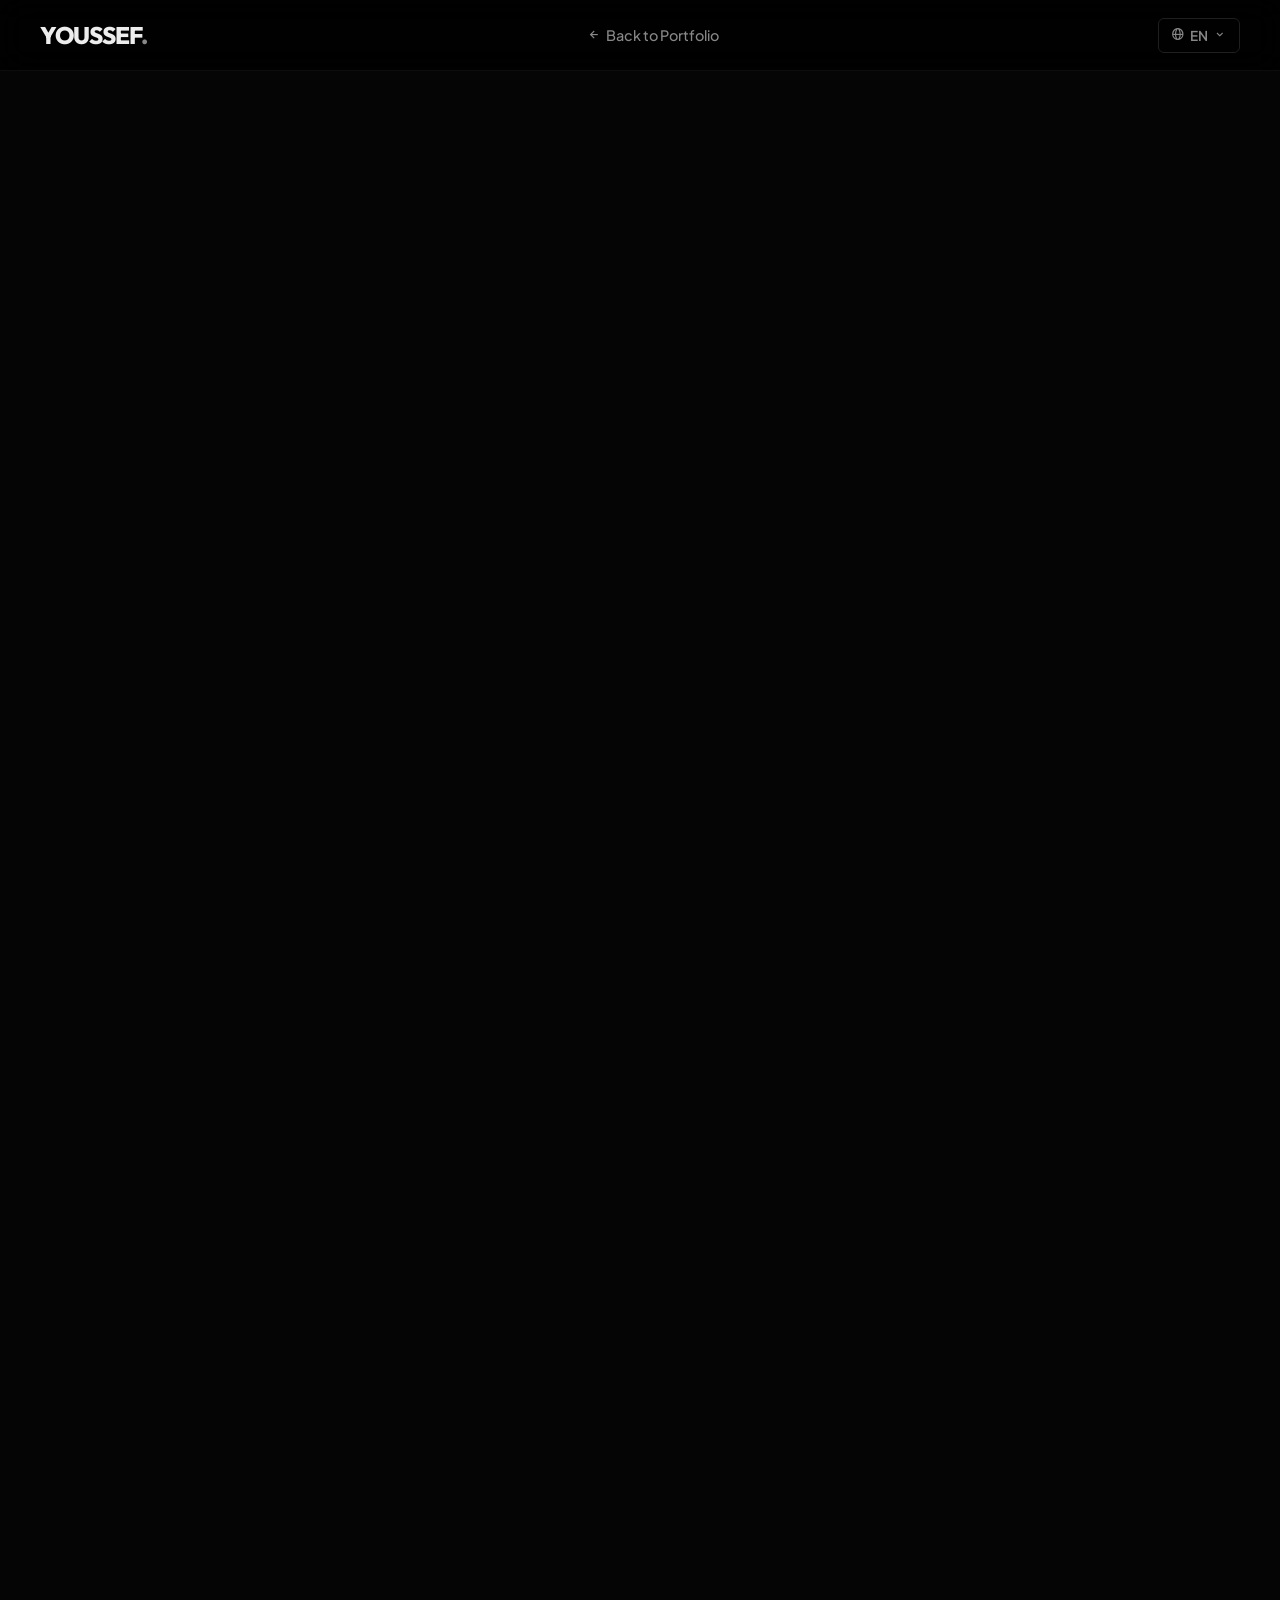
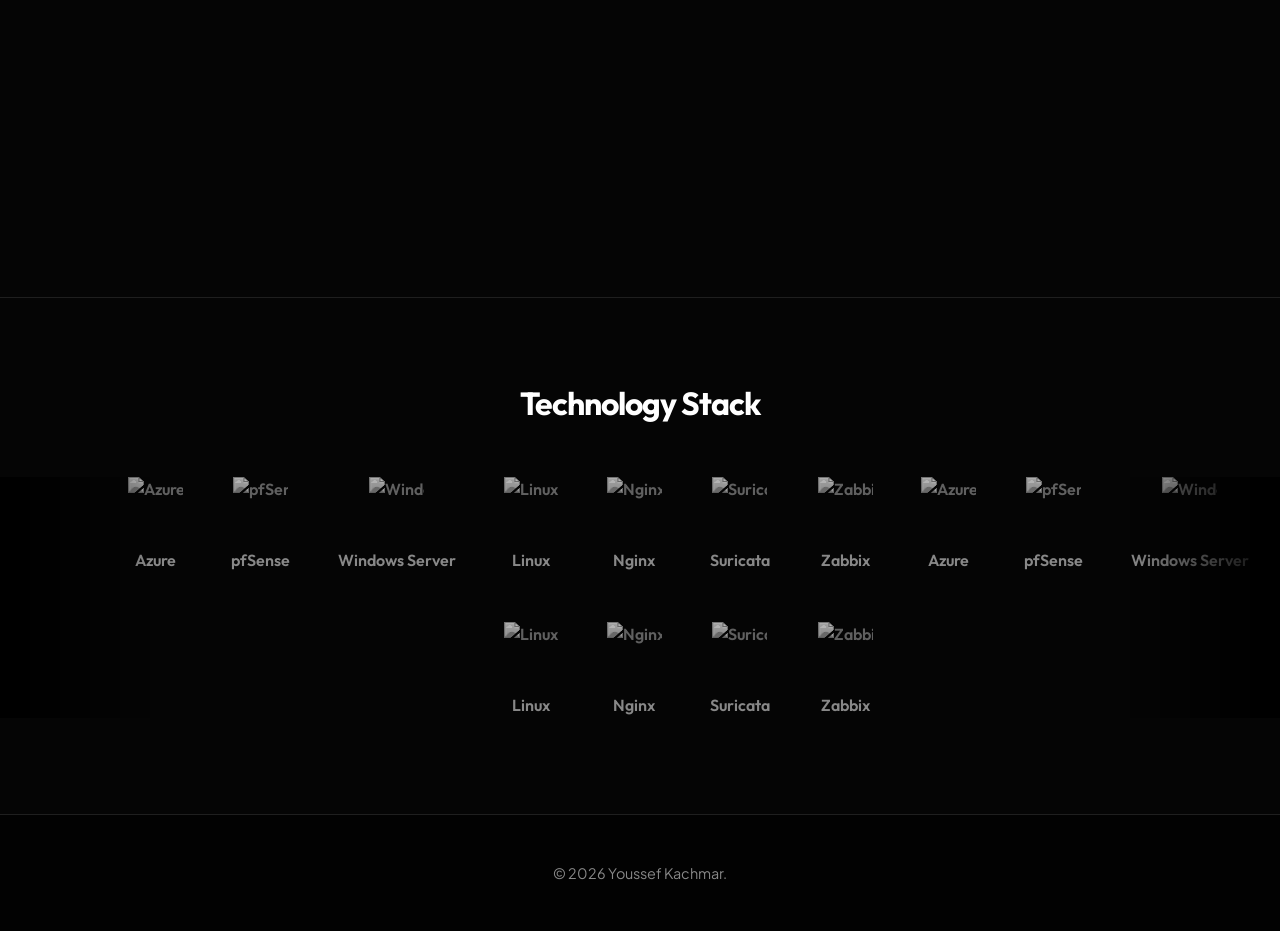
==== commit 7472c116: "." ====
--- a/project-azure.html
+++ b/project-azure.html
@@ -19,29 +19,42 @@
         <div class="nav-links" style="position: static; transform: none;">
             <a href="index.html" class="back-link"><i class='bx bx-left-arrow-alt'></i> Back to Portfolio</a>
         </div>
+        
+        <div class="nav-controls">
+            <!-- Language Dropdown included here so they can switch directly on the project page -->
+            <div class="lang-dropdown" id="lang-dropdown">
+                <button class="dropdown-trigger">
+                    <i class='bx bx-globe'></i> <span id="current-lang">EN</span> <i class='bx bx-chevron-down'></i>
+                </button>
+                <div class="dropdown-menu">
+                    <button onclick="setLanguage('en')">English</button>
+                    <button onclick="setLanguage('de')">Deutsch</button>
+                    <button onclick="setLanguage('fr')">Français</button>
+                </div>
+            </div>
+        </div>
     </div>
 </nav>
 
 <main class="case-study-main">
     
-    <!-- PROJECT HERO (Massive Title & Meta) -->
+    <!-- PROJECT HERO -->
     <section class="project-hero">
         <div class="hero-content">
-            <span class="hero-badge" data-aos="fade-up">Enterprise Cloud Architecture</span>
-            <h1 class="project-title" data-aos="fade-up" data-aos-delay="100">Secure Azure Cloud <br><span class="gradient-text">Infrastructure</span></h1>
-            <p class="project-subtitle" data-aos="fade-up" data-aos-delay="200">A comprehensive, zero-trust cloud network deployment on Microsoft Azure featuring strict Hub-and-Spoke segmentation, IDS/IPS threat detection, and centralized SIEM monitoring.</p>
+            <span class="hero-badge" data-aos="fade-up" data-i18n="proj_badge">Enterprise Cloud Architecture</span>
+            <h1 class="project-title" data-aos="fade-up" data-aos-delay="100" data-i18n="proj_title">Secure Azure Cloud Infrastructure</h1>
+            <p class="project-subtitle" data-aos="fade-up" data-aos-delay="200" data-i18n="proj_subtitle">A comprehensive, zero-trust cloud network deployment on Microsoft Azure featuring strict Hub-and-Spoke segmentation, IDS/IPS threat detection, and centralized SIEM monitoring.</p>
             
             <div class="project-links" data-aos="fade-up" data-aos-delay="300">
                 <a href="https://github.com/youssefkachmar/azure-secure-infrastructure" target="_blank" class="primary-btn">
-                    <i class='bx bxl-github'></i> View Repository
+                    <i class='bx bxl-github'></i> <span data-i18n="proj_repo">View Repository</span>
                 </a>
             </div>
             
-            <!-- META DATA BAR -->
             <div class="project-meta-bar" data-aos="fade-up" data-aos-delay="400">
-                <div class="meta-item"><span>Role</span><strong>Network Architect</strong></div>
-                <div class="meta-item"><span>Environment</span><strong>Microsoft Azure IaaS</strong></div>
-                <div class="meta-item"><span>Security Model</span><strong>Zero-Trust / Hub-and-Spoke</strong></div>
+                <div class="meta-item"><span data-i18n="proj_role_label">Role</span><strong data-i18n="proj_role_val">Network Architect</strong></div>
+                <div class="meta-item"><span data-i18n="proj_env_label">Environment</span><strong data-i18n="proj_env_val">Microsoft Azure IaaS</strong></div>
+                <div class="meta-item"><span data-i18n="proj_sec_label">Security Model</span><strong data-i18n="proj_sec_val">Zero-Trust / Hub-and-Spoke</strong></div>
             </div>
         </div>
     </section>
@@ -59,13 +72,12 @@
     <!-- EDITORIAL ZIG-ZAG SECTIONS -->
     <section class="editorial-container">
         
-        <!-- ROW 1: Routing (Text Left, Image Right) -->
         <div class="editorial-row" data-aos="fade-up">
             <div class="editorial-text">
                 <div class="step-number">01</div>
-                <h2>Strict Traffic Control & UDRs</h2>
-                <p>To completely eliminate the vulnerabilities of a flat network, the architecture is strictly segmented into dedicated subnets: <strong>AD/DNS, Web, Client, VoIP, and Management</strong>.</p>
-                <p>Using Azure <strong>User Defined Routes (UDRs)</strong>, all outbound and inter-subnet traffic is forcefully funneled through the central pfSense Network Virtual Appliance (NVA). No internal machine can bypass the firewall.</p>
+                <h2 data-i18n="proj_s1_title">Strict Traffic Control & UDRs</h2>
+                <p data-i18n="proj_s1_p1">To completely eliminate the vulnerabilities of a flat network, the architecture is strictly segmented into dedicated subnets: AD/DNS, Web, Client, VoIP, and Management.</p>
+                <p data-i18n="proj_s1_p2">Using Azure User Defined Routes (UDRs), all outbound and inter-subnet traffic is forcefully funneled through the central pfSense Network Virtual Appliance (NVA). No internal machine can bypass the firewall.</p>
             </div>
             <div class="editorial-image glow-purple">
                 <div class="mac-window">
@@ -75,13 +87,12 @@
             </div>
         </div>
 
-        <!-- ROW 2: Firewall (Image Left, Text Right) -->
         <div class="editorial-row reverse" data-aos="fade-up">
             <div class="editorial-text">
                 <div class="step-number">02</div>
-                <h2>Central Security Gateway</h2>
-                <p>The <strong>pfSense Firewall</strong> acts as the absolute core of the security perimeter.</p>
-                <p>It handles highly granular LAN/WAN filtering, Network Address Translation (NAT) for outbound traffic, and provisions a secure <strong>OpenVPN</strong> tunnel for remote administration. This ensures root access is never exposed to the public internet.</p>
+                <h2 data-i18n="proj_s2_title">Central Security Gateway</h2>
+                <p data-i18n="proj_s2_p1">The pfSense Firewall acts as the absolute core of the security perimeter.</p>
+                <p data-i18n="proj_s2_p2">It handles highly granular LAN/WAN filtering, Network Address Translation (NAT) for outbound traffic, and provisions a secure OpenVPN tunnel for remote administration. This ensures root access is never exposed to the public internet.</p>
             </div>
             <div class="editorial-image glow-blue">
                 <div class="mac-window">
@@ -91,13 +102,12 @@
             </div>
         </div>
 
-        <!-- ROW 3: Identity & Proxy (Text Left, Dual Image Stack Right) -->
         <div class="editorial-row" data-aos="fade-up">
             <div class="editorial-text">
                 <div class="step-number">03</div>
-                <h2>Identity & Reverse Proxy</h2>
-                <p>A Windows Server instance runs <strong>Active Directory (AD DS)</strong> to centralize IAM and handle local DNS resolution across the entire virtual network.</p>
-                <p>For externally facing services, internal Nginx web servers are securely published using <strong>HAProxy</strong>. This handles SSL-offloading at the edge and obfuscates internal IP structures from end-users.</p>
+                <h2 data-i18n="proj_s3_title">Identity & Reverse Proxy</h2>
+                <p data-i18n="proj_s3_p1">A Windows Server instance runs Active Directory (AD DS) to centralize IAM and handle local DNS resolution across the entire virtual network.</p>
+                <p data-i18n="proj_s3_p2">For externally facing services, internal Nginx web servers are securely published using HAProxy. This handles SSL-offloading at the edge and obfuscates internal IP structures from end-users.</p>
             </div>
             <div class="editorial-image stacked-images">
                 <div class="mac-window glow-purple mb-4">
@@ -113,13 +123,13 @@
 
     </section>
 
-    <!-- MASSIVE FULL WIDTH SOC SECTION -->
+    <!-- FULL WIDTH SOC SECTION -->
     <section class="soc-section" data-aos="fade-up">
         <div class="soc-header">
             <div class="step-number" style="margin: 0 auto 1rem;">04</div>
-            <h2>Full SOC Observability & IDS/IPS</h2>
-            <p>A modern network is blind without monitoring. To defend the perimeter dynamically, <strong>Suricata (IDS/IPS)</strong> analyzes network flows to detect and block malicious signatures, actively mitigating simulated Nmap port scans.</p>
-            <p>Total visibility is maintained using <strong>Zabbix</strong> for real-time hardware monitoring, while <strong>Wazuh (SIEM/HIDS)</strong> aggregates system logs into a comprehensive Security Operations Center.</p>
+            <h2 data-i18n="proj_s4_title">Full SOC Observability & IDS/IPS</h2>
+            <p data-i18n="proj_s4_p1">A modern network is blind without monitoring. To defend the perimeter dynamically, Suricata (IDS/IPS) analyzes network flows to detect and block malicious signatures, actively mitigating simulated Nmap port scans.</p>
+            <p data-i18n="proj_s4_p2">Total visibility is maintained using Zabbix for real-time hardware monitoring, while Wazuh (SIEM/HIDS) aggregates system logs into a comprehensive Security Operations Center.</p>
         </div>
         
         <div class="soc-gallery">
@@ -138,17 +148,33 @@
         </div>
     </section>
 
-    <!-- TECH STACK ICONS -->
+    <!-- TECH STACK ICONS (INFINITE SCROLL) -->
     <section class="tech-stack-container">
-        <h2>Technology Stack</h2>
-        <div class="tech-stack-grid">
-            <div class="tech-item"><img src="https://cdn.jsdelivr.net/gh/devicons/devicon@latest/icons/azure/azure-original.svg" alt="Azure"><span>Azure</span></div>
-            <div class="tech-item"><img src="https://cdn.jsdelivr.net/gh/devicons/devicon@latest/icons/pfsense/pfsense-original.svg" alt="pfSense"><span>pfSense</span></div>
-            <div class="tech-item"><img src="https://cdn.jsdelivr.net/gh/devicons/devicon@latest/icons/windows8/windows8-original.svg" alt="Windows Server"><span>Windows Server</span></div>
-            <div class="tech-item"><img src="https://cdn.jsdelivr.net/gh/devicons/devicon@latest/icons/linux/linux-original.svg" alt="Linux"><span>Linux</span></div>
-            <div class="tech-item"><img src="https://cdn.jsdelivr.net/gh/devicons/devicon@latest/icons/nginx/nginx-original.svg" alt="Nginx"><span>Nginx</span></div>
-            <div class="tech-item"><img src="https://upload.wikimedia.org/wikipedia/commons/2/29/Suricata_Logo.png" alt="Suricata"><span>Suricata</span></div>
-            <div class="tech-item"><img src="https://upload.wikimedia.org/wikipedia/commons/e/e0/Zabbix_logo.png" alt="Zabbix"><span>Zabbix</span></div>
+        <h2 data-i18n="proj_tech_stack">Technology Stack</h2>
+        
+        <div class="tech-marquee-wrapper">
+            <!-- The track contains 2 identical lists so it loops seamlessly -->
+            <div class="tech-stack-grid">
+                
+                <!-- LIST 1 -->
+                <div class="tech-item"><img src="https://cdn.jsdelivr.net/gh/devicons/devicon@latest/icons/azure/azure-original.svg" alt="Azure"><span>Azure</span></div>
+                <div class="tech-item"><img src="https://cdn.jsdelivr.net/gh/walkxcode/dashboard-icons/png/pfsense.png" alt="pfSense"><span>pfSense</span></div>
+                <div class="tech-item"><img src="https://cdn.jsdelivr.net/gh/devicons/devicon@latest/icons/windows8/windows8-original.svg" alt="Windows Server"><span>Windows Server</span></div>
+                <div class="tech-item"><img src="https://cdn.jsdelivr.net/gh/devicons/devicon@latest/icons/linux/linux-original.svg" alt="Linux"><span>Linux</span></div>
+                <div class="tech-item"><img src="https://cdn.jsdelivr.net/gh/devicons/devicon@latest/icons/nginx/nginx-original.svg" alt="Nginx"><span>Nginx</span></div>
+                <div class="tech-item"><img src="https://cdn.jsdelivr.net/gh/walkxcode/dashboard-icons/png/suricata.png" alt="Suricata"><span>Suricata</span></div>
+                <div class="tech-item"><img src="https://cdn.jsdelivr.net/gh/walkxcode/dashboard-icons/png/zabbix.png" alt="Zabbix"><span>Zabbix</span></div>
+
+                <!-- LIST 2 (DUPLICATE) -->
+                <div class="tech-item"><img src="https://cdn.jsdelivr.net/gh/devicons/devicon@latest/icons/azure/azure-original.svg" alt="Azure"><span>Azure</span></div>
+                <div class="tech-item"><img src="https://cdn.jsdelivr.net/gh/walkxcode/dashboard-icons/png/pfsense.png" alt="pfSense"><span>pfSense</span></div>
+                <div class="tech-item"><img src="https://cdn.jsdelivr.net/gh/devicons/devicon@latest/icons/windows8/windows8-original.svg" alt="Windows Server"><span>Windows Server</span></div>
+                <div class="tech-item"><img src="https://cdn.jsdelivr.net/gh/devicons/devicon@latest/icons/linux/linux-original.svg" alt="Linux"><span>Linux</span></div>
+                <div class="tech-item"><img src="https://cdn.jsdelivr.net/gh/devicons/devicon@latest/icons/nginx/nginx-original.svg" alt="Nginx"><span>Nginx</span></div>
+                <div class="tech-item"><img src="https://cdn.jsdelivr.net/gh/walkxcode/dashboard-icons/png/suricata.png" alt="Suricata"><span>Suricata</span></div>
+                <div class="tech-item"><img src="https://cdn.jsdelivr.net/gh/walkxcode/dashboard-icons/png/zabbix.png" alt="Zabbix"><span>Zabbix</span></div>
+                
+            </div>
         </div>
     </section>
 
@@ -158,13 +184,8 @@
     <p>© 2026 Youssef Kachmar.</p>
 </footer>
 
+<script src="script.js?v=11"></script>
 <script src="https://unpkg.com/aos@next/dist/aos.js"></script>
-<script>
-    AOS.init({ duration: 1000, once: true });
-    // Smooth Scroll
-    const lenis = new Lenis({ duration: 1.2, smooth: true });
-    function raf(time) { lenis.raf(time); requestAnimationFrame(raf); }
-    requestAnimationFrame(raf);
-</script>
+
 </body>
 </html>
--- a/style.css
+++ b/style.css
@@ -296,18 +296,38 @@
 .soc-header h2 { font-size: 3.5rem; margin-bottom: 1.5rem; letter-spacing: -1px; }
 .soc-header p { font-size: 1.15rem; color: var(--text-muted); line-height: 1.7; margin-bottom: 1.5rem; }
 
-.soc-gallery { display: grid; grid-template-columns: repeat(3, 1fr); gap: 2rem; }
+/* FIX: Align-items start prevents the weird bottom stretching! */
+.soc-gallery { display: grid; grid-template-columns: repeat(3, 1fr); gap: 2rem; align-items: flex-start; }
 .soc-gallery .mac-window { transition: transform 0.4s ease; }
 .soc-gallery .mac-window:hover { transform: translateY(-10px); }
 
-/* Tech Stack Container */
-.tech-stack-container { text-align: center; border-top: 1px solid var(--border-light); padding-top: 6rem; padding-bottom: 8rem; }
+/* --- TECH STACK MARQUEE --- */
+.tech-stack-container { text-align: center; border-top: 1px solid var(--border-light); padding-top: 6rem; padding-bottom: 6rem; overflow: hidden; }
 .tech-stack-container h2 { font-size: 2.5rem; margin-bottom: 4rem; letter-spacing: -1px; }
-.tech-stack-grid { display: flex; flex-wrap: wrap; justify-content: center; gap: 4rem; }
-.tech-item { display: flex; flex-direction: column; align-items: center; gap: 1rem; color: var(--text-muted); font-weight: 600; font-family: var(--font-heading); transition: var(--transition); }
-.tech-item img { width: 65px; height: 65px; transition: var(--transition); filter: drop-shadow(0 0 10px rgba(255,255,255,0.05)); }
+
+/* The Marquee Wrapper */
+.tech-marquee-wrapper { width: 100%; overflow: hidden; position: relative; white-space: nowrap; }
+
+/* Adding soft fade edges to the marquee */
+.tech-marquee-wrapper::before, .tech-marquee-wrapper::after { content: ""; position: absolute; top: 0; width: 150px; height: 100%; z-index: 2; pointer-events: none; }
+.tech-marquee-wrapper::before { left: 0; background: linear-gradient(to right, var(--bg-dark), transparent); }
+.tech-marquee-wrapper::after { right: 0; background: linear-gradient(to left, var(--bg-dark), transparent); }
+
+/* The Scrolling Track */
+.tech-stack-grid { display: inline-flex; gap: 6rem; animation: scrollMarquee 35s linear infinite; padding-left: 6rem; }
+.tech-stack-grid:hover { animation-play-state: paused; } /* Pauses on hover */
+
+.tech-item { display: inline-flex; flex-direction: column; align-items: center; gap: 1rem; color: var(--text-muted); font-weight: 600; font-family: var(--font-heading); transition: var(--transition); cursor: default; }
+
+/* FIX: Removed Grayscale entirely! Fully colored. */
+.tech-item img { width: 65px; height: 65px; filter: drop-shadow(0 0 10px rgba(255,255,255,0.05)); transition: var(--transition); }
 .tech-item:hover { color: var(--primary); transform: translateY(-8px); }
 .tech-item:hover img { filter: drop-shadow(0 0 20px rgba(255,255,255,0.3)); }
+
+@keyframes scrollMarquee {
+    0% { transform: translateX(0); }
+    100% { transform: translateX(-50%); } /* Scrolls exactly half so the loop is seamless */
+}
 
 /* Responsive Adjustments */
 @media (max-width: 1100px) {
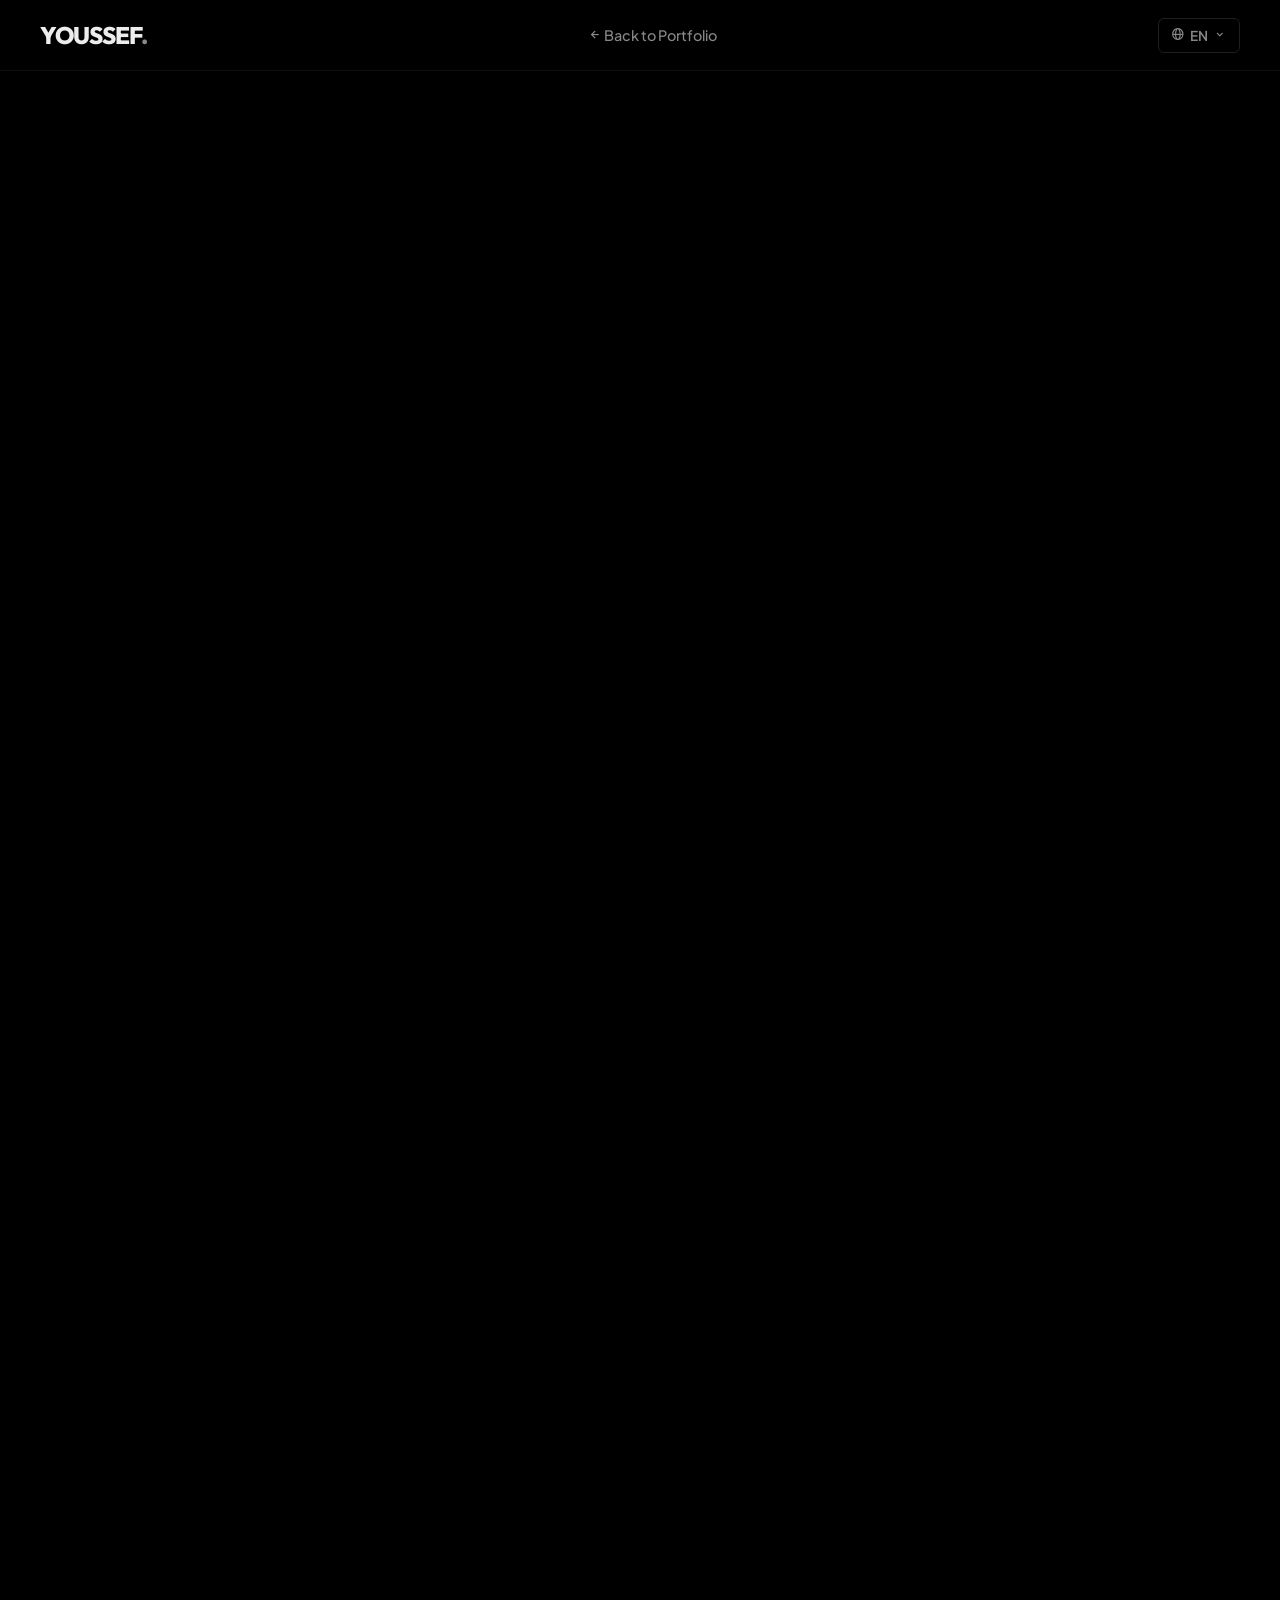
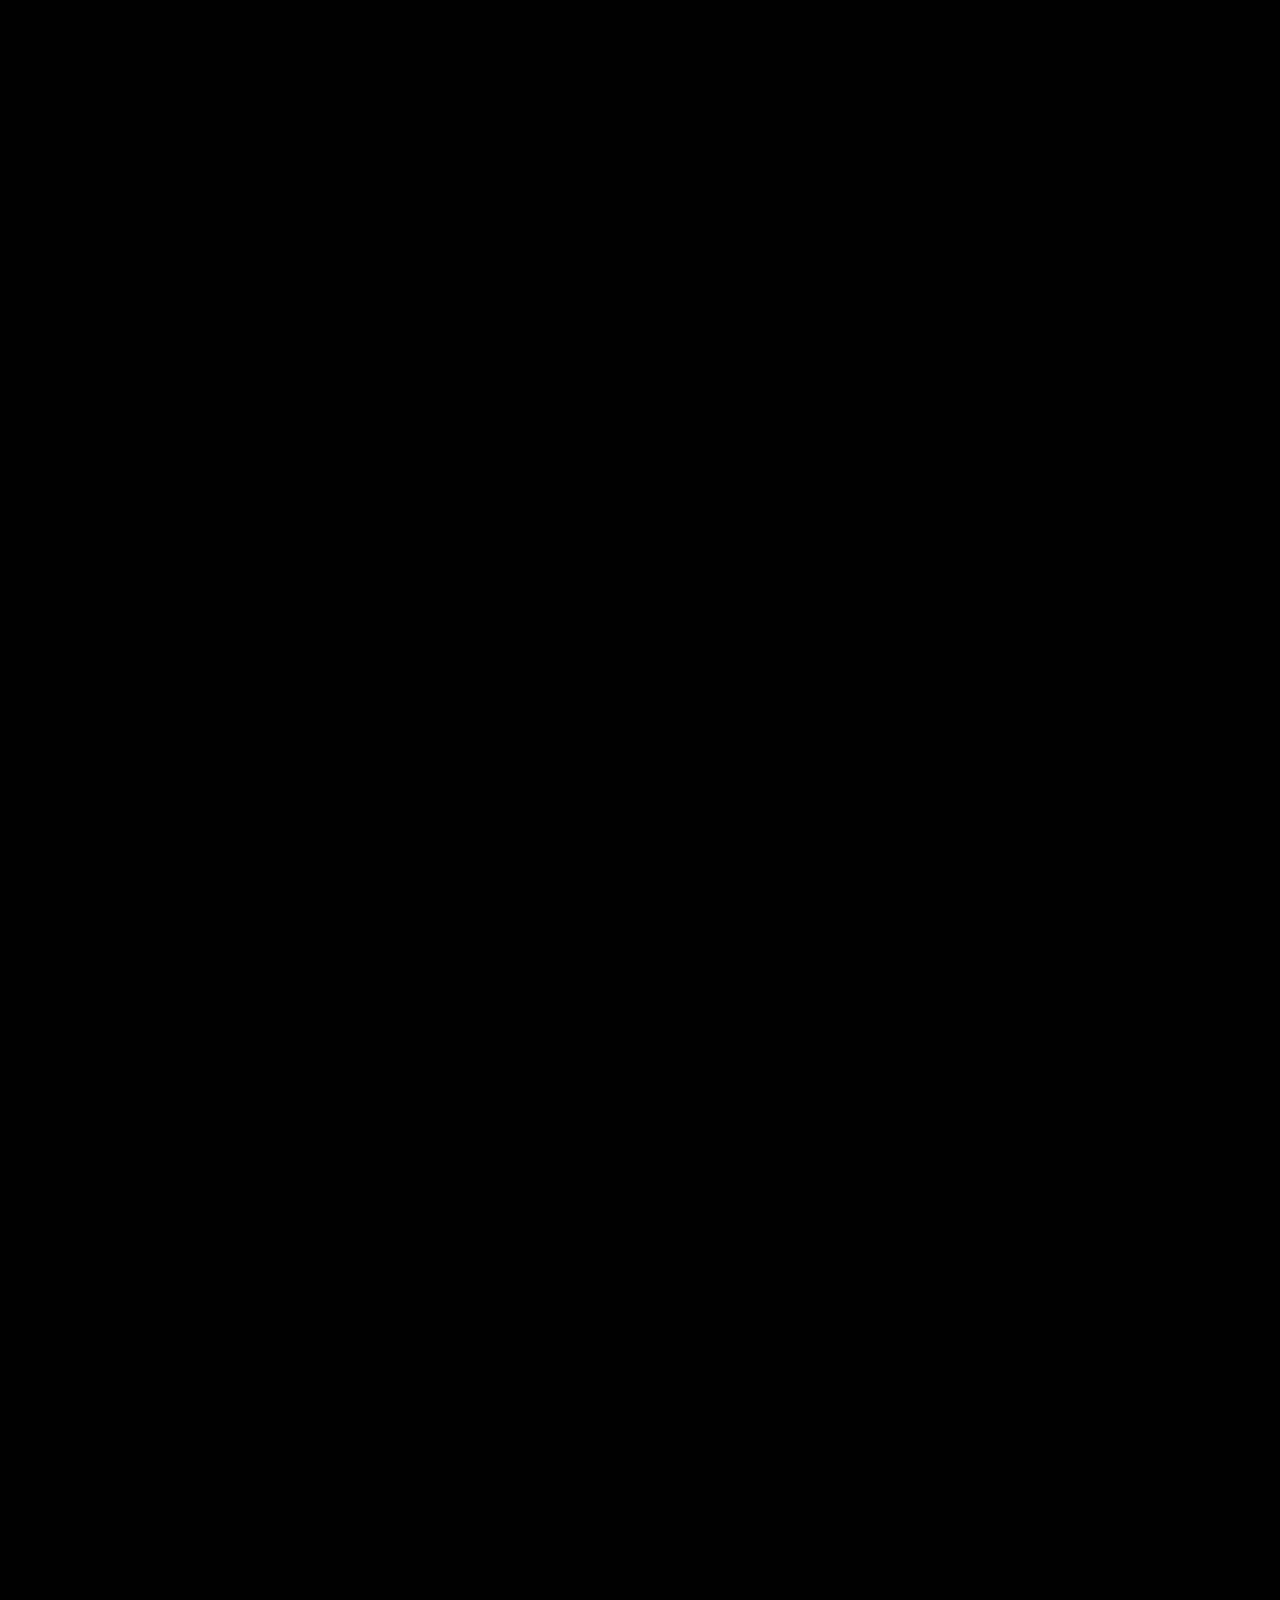
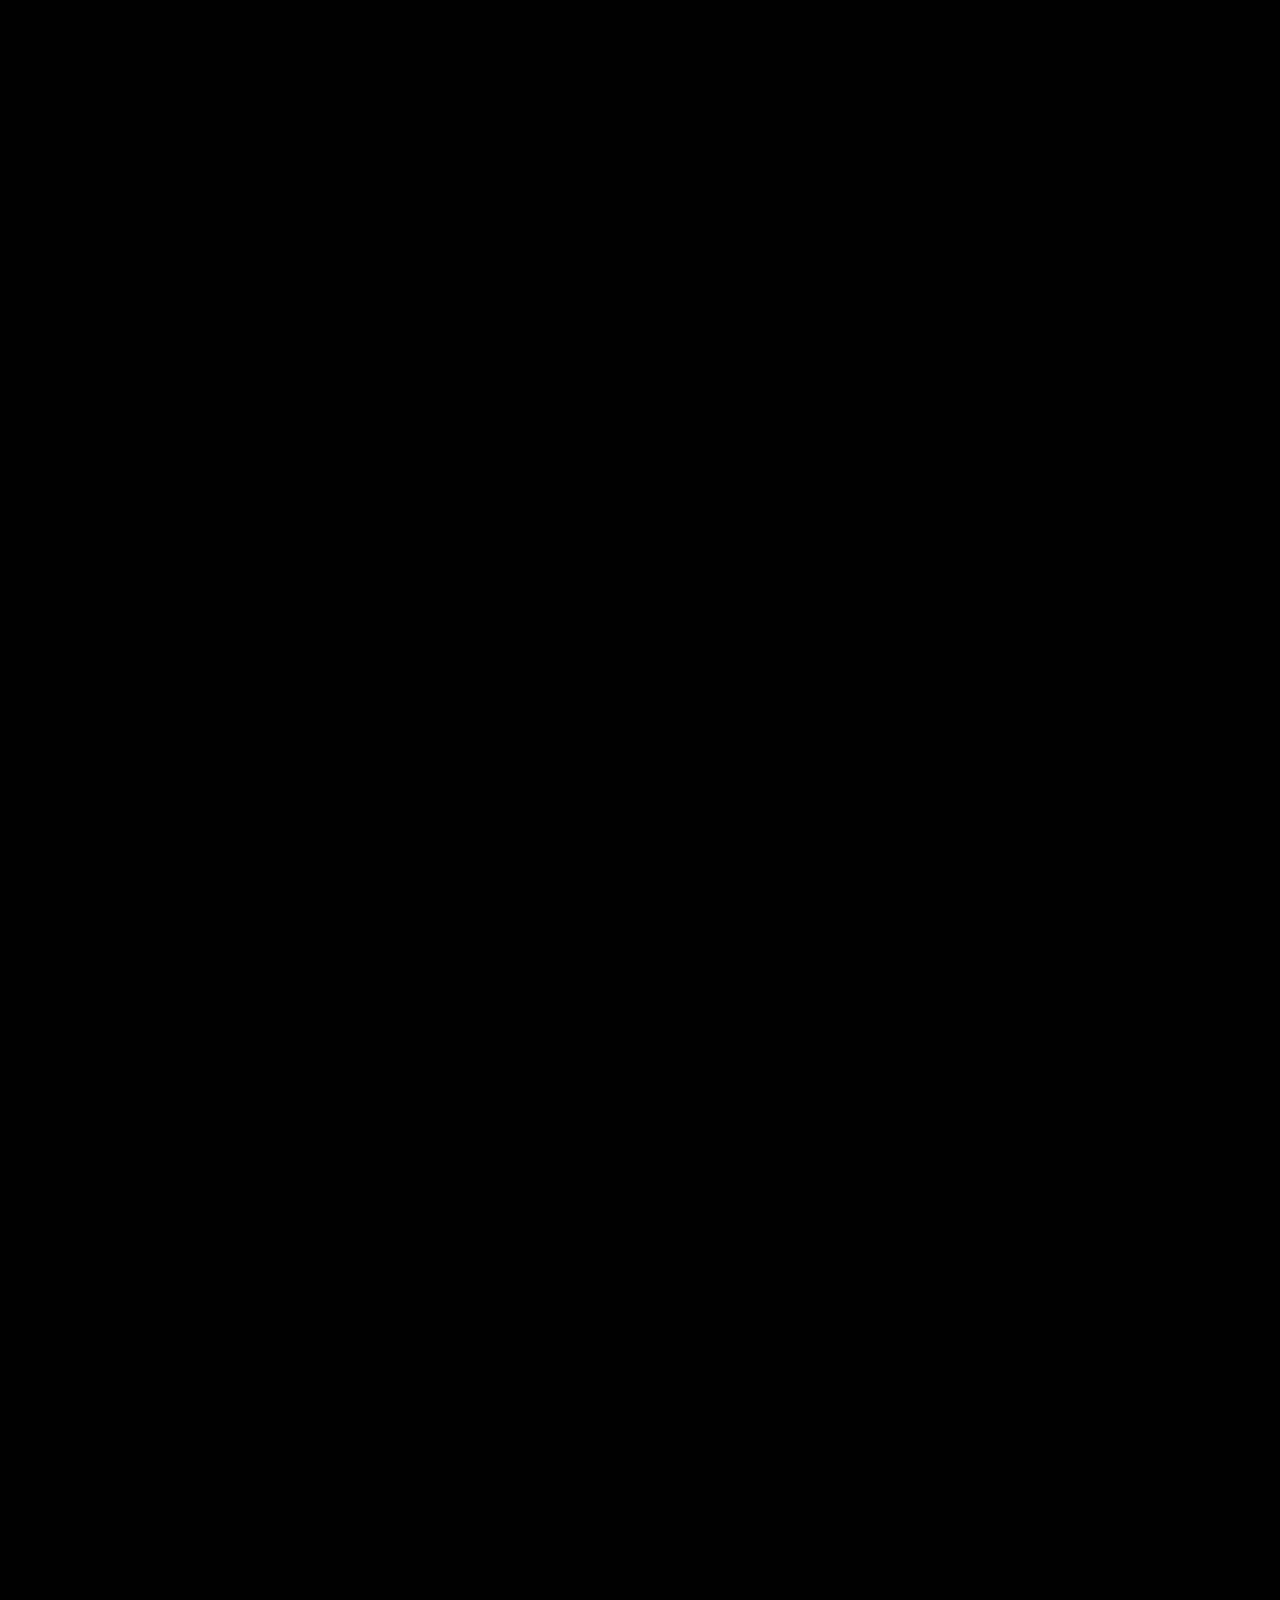
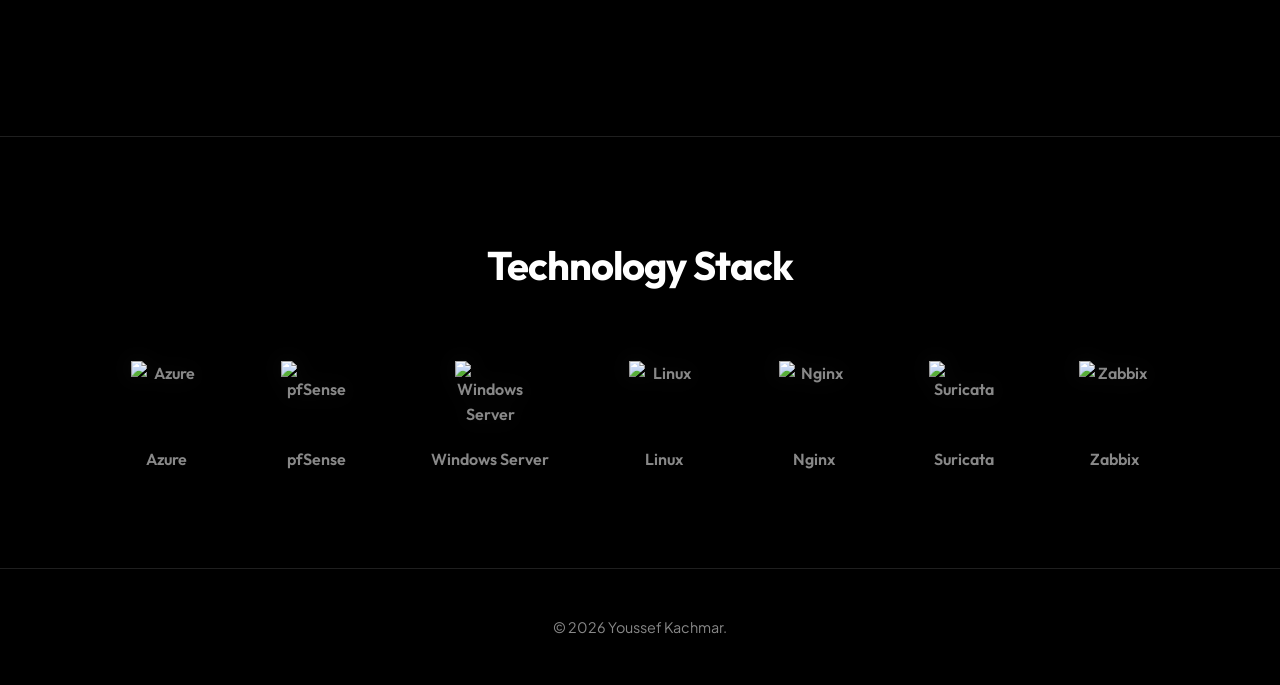
==== commit 51479c92: "Centered tech stack of azure project page" ====
--- a/project-azure.html
+++ b/project-azure.html
@@ -21,7 +21,6 @@
         </div>
         
         <div class="nav-controls">
-            <!-- Language Dropdown included here so they can switch directly on the project page -->
             <div class="lang-dropdown" id="lang-dropdown">
                 <button class="dropdown-trigger">
                     <i class='bx bx-globe'></i> <span id="current-lang">EN</span> <i class='bx bx-chevron-down'></i>
@@ -148,33 +147,17 @@
         </div>
     </section>
 
-    <!-- TECH STACK ICONS (INFINITE SCROLL) -->
+    <!-- TECH STACK ICONS (CENTERED, STATIC, FULL COLOR) -->
     <section class="tech-stack-container">
         <h2 data-i18n="proj_tech_stack">Technology Stack</h2>
-        
-        <div class="tech-marquee-wrapper">
-            <!-- The track contains 2 identical lists so it loops seamlessly -->
-            <div class="tech-stack-grid">
-                
-                <!-- LIST 1 -->
-                <div class="tech-item"><img src="https://cdn.jsdelivr.net/gh/devicons/devicon@latest/icons/azure/azure-original.svg" alt="Azure"><span>Azure</span></div>
-                <div class="tech-item"><img src="https://cdn.jsdelivr.net/gh/walkxcode/dashboard-icons/png/pfsense.png" alt="pfSense"><span>pfSense</span></div>
-                <div class="tech-item"><img src="https://cdn.jsdelivr.net/gh/devicons/devicon@latest/icons/windows8/windows8-original.svg" alt="Windows Server"><span>Windows Server</span></div>
-                <div class="tech-item"><img src="https://cdn.jsdelivr.net/gh/devicons/devicon@latest/icons/linux/linux-original.svg" alt="Linux"><span>Linux</span></div>
-                <div class="tech-item"><img src="https://cdn.jsdelivr.net/gh/devicons/devicon@latest/icons/nginx/nginx-original.svg" alt="Nginx"><span>Nginx</span></div>
-                <div class="tech-item"><img src="https://cdn.jsdelivr.net/gh/walkxcode/dashboard-icons/png/suricata.png" alt="Suricata"><span>Suricata</span></div>
-                <div class="tech-item"><img src="https://cdn.jsdelivr.net/gh/walkxcode/dashboard-icons/png/zabbix.png" alt="Zabbix"><span>Zabbix</span></div>
-
-                <!-- LIST 2 (DUPLICATE) -->
-                <div class="tech-item"><img src="https://cdn.jsdelivr.net/gh/devicons/devicon@latest/icons/azure/azure-original.svg" alt="Azure"><span>Azure</span></div>
-                <div class="tech-item"><img src="https://cdn.jsdelivr.net/gh/walkxcode/dashboard-icons/png/pfsense.png" alt="pfSense"><span>pfSense</span></div>
-                <div class="tech-item"><img src="https://cdn.jsdelivr.net/gh/devicons/devicon@latest/icons/windows8/windows8-original.svg" alt="Windows Server"><span>Windows Server</span></div>
-                <div class="tech-item"><img src="https://cdn.jsdelivr.net/gh/devicons/devicon@latest/icons/linux/linux-original.svg" alt="Linux"><span>Linux</span></div>
-                <div class="tech-item"><img src="https://cdn.jsdelivr.net/gh/devicons/devicon@latest/icons/nginx/nginx-original.svg" alt="Nginx"><span>Nginx</span></div>
-                <div class="tech-item"><img src="https://cdn.jsdelivr.net/gh/walkxcode/dashboard-icons/png/suricata.png" alt="Suricata"><span>Suricata</span></div>
-                <div class="tech-item"><img src="https://cdn.jsdelivr.net/gh/walkxcode/dashboard-icons/png/zabbix.png" alt="Zabbix"><span>Zabbix</span></div>
-                
-            </div>
+        <div class="tech-stack-grid">
+            <div class="tech-item"><img src="https://cdn.jsdelivr.net/gh/devicons/devicon@latest/icons/azure/azure-original.svg" alt="Azure"><span>Azure</span></div>
+            <div class="tech-item"><img src="https://cdn.jsdelivr.net/gh/walkxcode/dashboard-icons/png/pfsense.png" alt="pfSense"><span>pfSense</span></div>
+            <div class="tech-item"><img src="https://cdn.jsdelivr.net/gh/devicons/devicon@latest/icons/windows8/windows8-original.svg" alt="Windows Server"><span>Windows Server</span></div>
+            <div class="tech-item"><img src="https://cdn.jsdelivr.net/gh/devicons/devicon@latest/icons/linux/linux-original.svg" alt="Linux"><span>Linux</span></div>
+            <div class="tech-item"><img src="https://cdn.jsdelivr.net/gh/devicons/devicon@latest/icons/nginx/nginx-original.svg" alt="Nginx"><span>Nginx</span></div>
+            <div class="tech-item"><img src="https://cdn.jsdelivr.net/gh/walkxcode/dashboard-icons/png/suricata.png" alt="Suricata"><span>Suricata</span></div>
+            <div class="tech-item"><img src="https://cdn.jsdelivr.net/gh/walkxcode/dashboard-icons/png/zabbix.png" alt="Zabbix"><span>Zabbix</span></div>
         </div>
     </section>
 
@@ -184,7 +167,7 @@
     <p>© 2026 Youssef Kachmar.</p>
 </footer>
 
-<script src="script.js?v=11"></script>
+<script src="script.js?v=12"></script>
 <script src="https://unpkg.com/aos@next/dist/aos.js"></script>
 
 </body>
--- a/style.css
+++ b/style.css
@@ -1,16 +1,23 @@
 :root {
+    /* --- PREMIUM B&W THEME --- */
     --bg-dark: #000000;                
     --bg-card: rgba(10, 10, 10, 0.7); 
     --input-bg: #050505;
+    
     --primary: #ffffff;                
     --primary-invert: #000000;      
+    
     --text-main: #ededed;              
     --text-muted: #888888;             
+    
     --border-light: #1f1f1f; 
     --border-hover: #444444;
+    
     --gradient-accent: linear-gradient(135deg, #ffffff 0%, #666666 100%);
+    
     --font-heading: 'Outfit', sans-serif;
     --font-body: 'Plus Jakarta Sans', sans-serif;
+    
     --transition: all 0.25s ease-out;
 }
 
@@ -25,7 +32,7 @@
 body { background-color: var(--bg-dark); color: var(--text-main); font-family: var(--font-body); margin: 0; line-height: 1.6; overflow-x: hidden; }
 body.modal-open { overflow: hidden; }
 
-/* 1. SYSADMIN BOOT SCREEN */
+/* SYSADMIN BOOT SCREEN */
 #boot-screen {
     position: fixed; top: 0; left: 0; width: 100vw; height: 100vh;
     background-color: #000000; z-index: 99999;
@@ -39,7 +46,7 @@
 .gradient-text { background: var(--gradient-accent); -webkit-background-clip: text; background-clip: text; color: transparent; }
 a { text-decoration: none; color: inherit; transition: var(--transition); }
 
-/* NAVIGATION */
+/* --- NAVIGATION --- */
 .main-nav { position: fixed; top: 0; width: 100%; z-index: 1000; padding: 1rem 2rem; background: rgba(0, 0, 0, 0.7); backdrop-filter: blur(15px); border-bottom: 1px solid var(--border-light); }
 .nav-content { max-width: 1200px; margin: 0 auto; display: flex; justify-content: space-between; align-items: center; position: relative; }
 .logo { font-family: var(--font-heading); font-weight: 800; font-size: 1.5rem; letter-spacing: -1px; z-index: 2; }
@@ -49,6 +56,8 @@
 .nav-links { display: flex; gap: 2rem; align-items: center; position: absolute; left: 50%; transform: translateX(-50%); }
 .nav-links a { font-size: 0.9rem; color: var(--text-muted); font-weight: 500; }
 .nav-links a:hover { color: var(--primary); }
+
+.nav-controls { display: flex; align-items: center; gap: 15px; z-index: 2; }
 
 /* LANGUAGE DROPDOWN */
 .lang-dropdown { position: relative; }
@@ -83,7 +92,7 @@
 
 @media(max-width: 868px) {
     .nav-links, .nav-controls { display: none; }
-    .mobile-menu-icon { display: block; }
+    .mobile-menu-icon { display: block; z-index: 2; }
 }
 
 /* HERO */
@@ -99,7 +108,8 @@
 .secondary-btn { background: rgba(0,0,0,0.5); backdrop-filter: blur(5px); color: var(--primary); border: 1px solid var(--border-light); }
 .secondary-btn:hover { border-color: var(--primary); }
 .image-container { width: 320px; height: 420px; position: relative; }
-.image-container img { width: 100%; height: 100%; object-fit: cover; border-radius: 12px; border: 1px solid var(--border-light); }
+.image-container img { width: 100%; height: 100%; object-fit: cover; border-radius: 12px; border: 1px solid var(--border-light); } /* NO GRAYSCALE */
+
 @media(max-width: 868px) { .hero { flex-direction: column-reverse; text-align: left; gap: 3rem; } .hero h1 { font-size: 3rem; } }
 
 /* SECTIONS */
@@ -139,7 +149,6 @@
 .cert-card { padding: 2rem; display: flex; align-items: flex-start; gap: 1.5rem; flex: 1 1 calc(50% - 1.5rem); min-width: 300px; max-width: 480px; }
 .cert-centered { flex: 0 1 480px; }
 
-/* Icon Box matching the clean aesthetic */
 .cert-icon-box { width: 45px; height: 45px; background: transparent; border: 1px solid var(--border-light); display: flex; align-items: center; justify-content: center; border-radius: 8px; font-size: 1.5rem; flex-shrink: 0; color: var(--primary); }
 
 .cert-details { width: 100%; display: flex; flex-direction: column; gap: 0.5rem;}
@@ -150,7 +159,6 @@
 .status-earned { color: #ffffff; font-weight: 600; font-size: 0.85rem;}
 .status-progress { color: var(--text-muted); font-weight: 600; font-size: 0.85rem; display: flex; align-items: center; gap: 5px;}
 
-/* Dual Buttons Configuration */
 .cert-actions { display: flex; gap: 8px; width: 100%; flex-wrap: wrap; }
 .btn-verify { flex: 1; min-width: 100px; background: var(--primary); color: #000; border: 1px solid var(--primary); padding: 8px 12px; border-radius: 4px; font-size: 0.8rem; font-weight: 700; display: inline-flex; justify-content: center; align-items: center; gap: 5px; transition: var(--transition); text-decoration: none;}
 .btn-verify:hover { background: transparent; color: var(--primary); }
@@ -158,29 +166,39 @@
 .btn-view-cert { flex: 1; min-width: 130px; background: transparent; border: 1px solid var(--border-light); color: var(--text-muted); padding: 8px 12px; border-radius: 4px; font-size: 0.8rem; font-weight: 600; display: inline-flex; justify-content: center; align-items: center; gap: 5px; transition: var(--transition); text-align: center; text-decoration: none;}
 .btn-view-cert:hover { border-color: var(--primary); color: var(--primary); }
 
-
-/* PROJECTS */
+/* PROJECTS (Home Page) */
 .projects-grid { display: grid; grid-template-columns: repeat(auto-fit, minmax(300px, 1fr)); gap: 1.5rem; }
 .project-card { display: flex; flex-direction: column; padding: 0; }
 .project-content { padding: 2rem; display: flex; flex-direction: column; flex: 1; }
 .project-icon { font-size: 2rem; margin-bottom: 1rem; }
 .project-cover { width: 100%; height: 220px; border-bottom: 1px solid var(--border-light); overflow: hidden; }
-.project-cover img { width: 100%; height: 100%; object-fit: cover; transition: var(--transition); }
+.project-cover img { width: 100%; height: 100%; object-fit: cover; transition: var(--transition); } /* NO GRAYSCALE */
 .project-card:hover .project-cover img { transform: scale(1.05); }
 .project-content h3 { font-size: 1.4rem; margin-bottom: 0.5rem; }
 .project-content p { color: var(--text-muted); margin-bottom: 2rem; }
 .project-actions { margin-top: auto; display: flex; justify-content: space-between; align-items: center; border-top: 1px solid var(--border-light); padding-top: 1.5rem; }
-.link-text { background: transparent; border: none; color: var(--primary); cursor: pointer; font-weight: 600; display: flex; align-items: center; gap: 8px; padding: 0; font-size: 0.95rem; transition: var(--transition); }
+.link-text { background: transparent; border: none; color: var(--primary); cursor: pointer; font-weight: 600; display: flex; align-items: center; gap: 8px; padding: 0; font-size: 0.95rem; transition: var(--transition); text-decoration: none; }
 .link-text:hover { color: var(--text-muted); }
 .github-btn { font-size: 1.5rem; color: var(--text-muted); }
 .github-btn:hover { color: var(--primary); }
+
+/* FAQ SECTION */
+.faq-container { display: flex; flex-direction: column; gap: 1rem; }
+.faq-item { background: var(--bg-card); border-radius: 12px; border: 1px solid var(--border-light); overflow: hidden; transition: var(--transition); }
+.faq-question { width: 100%; display: flex; justify-content: space-between; align-items: center; padding: 1.5rem 2rem; background: transparent; border: none; color: var(--primary); font-family: var(--font-heading); font-size: 1.1rem; font-weight: 600; cursor: pointer; text-align: left; transition: var(--transition); }
+.faq-question:hover { color: var(--text-muted); }
+.faq-question i { font-size: 1.5rem; color: var(--text-muted); transition: transform 0.3s ease; }
+.faq-answer { display: grid; grid-template-rows: 0fr; transition: grid-template-rows 0.3s ease; padding: 0 2rem; }
+.faq-answer-inner { overflow: hidden; color: var(--text-muted); line-height: 1.6; }
+.faq-item.active .faq-answer { grid-template-rows: 1fr; padding-bottom: 1.5rem; }
+.faq-item.active .faq-question i { transform: rotate(180deg); color: var(--primary); }
 
 /* CONTACT */
 .contact-card { display: grid; grid-template-columns: 1fr 1fr; gap: 4rem; padding: 4rem; align-items: center; }
 .contact-info h2 { margin-bottom: 1rem; }
 .contact-info p { color: var(--text-muted); margin-bottom: 2rem; }
 .contact-links { display: flex; flex-direction: column; gap: 1rem; }
-.contact-pill { display: flex; align-items: center; gap: 15px; padding: 12px 20px; border-radius: 6px; border: 1px solid var(--border-light); color: var(--text-muted); font-weight: 500; transition: var(--transition); background: rgba(0,0,0,0.3);}
+.contact-pill { display: flex; align-items: center; gap: 15px; padding: 12px 20px; border-radius: 6px; border: 1px solid var(--border-light); color: var(--text-muted); font-weight: 500; transition: var(--transition); background: rgba(0,0,0,0.3); text-decoration: none; }
 .contact-pill:hover { border-color: var(--primary); color: var(--primary); }
 .contact-pill .icon-box { font-size: 1.2rem; }
 .contact-form { display: flex; flex-direction: column; gap: 1.5rem; }
@@ -226,42 +244,26 @@
     .contact-card { grid-template-columns: 1fr; padding: 2rem; gap: 3rem; }
     .project-modal-image-wrapper { height: 220px; }
 }
-/* FAQ SECTION */
-.faq-container { display: flex; flex-direction: column; gap: 1rem; }
-.faq-item { background: var(--bg-card); border-radius: 12px; border: 1px solid var(--border-light); overflow: hidden; transition: var(--transition); }
-.faq-question { width: 100%; display: flex; justify-content: space-between; align-items: center; padding: 1.5rem 2rem; background: transparent; border: none; color: var(--primary); font-family: var(--font-heading); font-size: 1.1rem; font-weight: 600; cursor: pointer; text-align: left; transition: var(--transition); }
-.faq-question:hover { color: var(--text-muted); }
-.faq-question i { font-size: 1.5rem; color: var(--text-muted); transition: transform 0.3s ease; }
-.faq-answer { display: grid; grid-template-rows: 0fr; transition: grid-template-rows 0.3s ease; padding: 0 2rem; }
-.faq-answer-inner { overflow: hidden; color: var(--text-muted); line-height: 1.6; }
-.faq-item.active .faq-answer { grid-template-rows: 1fr; padding-bottom: 1.5rem; }
-.faq-item.active .faq-question i { transform: rotate(180deg); color: var(--primary); }
-/* --- EDITORIAL PROJECT PAGE (APPLE STYLE) --- */
+
+/* =========================================================
+   --- EDITORIAL PROJECT PAGE (project-azure.html) --- 
+   ========================================================= */
+
 .project-page-body { background: #000000; }
 .case-study-main { padding-top: 6rem; overflow: hidden; }
-
-/* Back Link */
-.back-link { display: flex; align-items: center; gap: 5px; font-weight: 600; color: var(--text-muted); transition: var(--transition); text-decoration: none; }
-.back-link:hover { color: var(--primary); }
 
 /* Hero Section */
 .project-hero { text-align: center; padding-top: 4rem; padding-bottom: 2rem; max-width: 1000px; margin: 0 auto; padding-left: 2rem; padding-right: 2rem; }
 .hero-badge { display: inline-block; color: var(--primary); border: 1px solid var(--border-light); padding: 8px 16px; border-radius: 30px; font-size: 0.85rem; font-weight: 600; letter-spacing: 1px; text-transform: uppercase; margin-bottom: 1.5rem; background: rgba(255,255,255,0.05); }
 .project-title { font-size: 5rem; line-height: 1.05; margin: 0 0 1.5rem 0; letter-spacing: -2px; }
 .project-subtitle { font-size: 1.25rem; color: var(--text-muted); max-width: 800px; margin: 0 auto 3rem; line-height: 1.6; }
-.project-links { display: flex; justify-content: center; margin-bottom: 4rem; }
 
 /* Meta Data Bar */
 .project-meta-bar { display: flex; justify-content: center; gap: 4rem; border-top: 1px solid var(--border-light); border-bottom: 1px solid var(--border-light); padding: 2rem 0; }
-.meta-item { display: flex; flex-direction: column; text-align: left; gap: 0.5rem; }
-.meta-item span { color: var(--text-muted); font-size: 0.85rem; text-transform: uppercase; letter-spacing: 2px; font-weight: 600; }
-.meta-item strong { color: var(--primary); font-size: 1.2rem; font-family: var(--font-heading); }
 
 /* Massive Images & Glow Effects */
 .full-width-section { max-width: 1400px; margin: 0 auto 8rem; padding: 0 2rem; }
 .massive-image-container { width: 100%; border-radius: 16px; position: relative; }
-
-/* Ambient Glows Behind Images */
 .glow-blue::before { content: ''; position: absolute; top: 50%; left: 50%; transform: translate(-50%, -50%); width: 90%; height: 90%; background: rgba(56, 200, 250, 0.15); filter: blur(100px); z-index: -1; pointer-events: none; }
 .glow-purple::before { content: ''; position: absolute; top: 50%; left: 50%; transform: translate(-50%, -50%); width: 90%; height: 90%; background: rgba(147, 51, 234, 0.15); filter: blur(100px); z-index: -1; pointer-events: none; }
 .glow-red::before { content: ''; position: absolute; top: 50%; left: 50%; transform: translate(-50%, -50%); width: 90%; height: 90%; background: rgba(239, 68, 68, 0.15); filter: blur(100px); z-index: -1; pointer-events: none; }
@@ -276,11 +278,11 @@
 .editorial-text h2 { font-size: 3rem; line-height: 1.1; margin-bottom: 1.5rem; letter-spacing: -1px; }
 .editorial-text p { font-size: 1.1rem; color: var(--text-muted); line-height: 1.7; margin-bottom: 1.5rem; }
 
-.editorial-image { flex: 1.3; position: relative; } /* Image takes up more space than text */
+.editorial-image { flex: 1.3; position: relative; } 
 .stacked-images { display: flex; flex-direction: column; gap: 2rem; }
 .mb-4 { margin-bottom: 2rem; }
 
-/* Mac Window UI (Now Massive and Full Color) */
+/* Mac Window UI */
 .mac-window { background: #0a0a0a; border: 1px solid var(--border-light); border-radius: 12px; overflow: hidden; width: 100%; box-shadow: 0 30px 60px rgba(0,0,0,0.8); position: relative; z-index: 2; }
 .mac-header { height: 36px; background: #111; border-bottom: 1px solid #222; display: flex; align-items: center; padding: 0 16px; gap: 8px; }
 .mac-dot { width: 12px; height: 12px; border-radius: 50%; background: #333; }
@@ -296,40 +298,25 @@
 .soc-header h2 { font-size: 3.5rem; margin-bottom: 1.5rem; letter-spacing: -1px; }
 .soc-header p { font-size: 1.15rem; color: var(--text-muted); line-height: 1.7; margin-bottom: 1.5rem; }
 
-/* FIX: Align-items start prevents the weird bottom stretching! */
 .soc-gallery { display: grid; grid-template-columns: repeat(3, 1fr); gap: 2rem; align-items: flex-start; }
 .soc-gallery .mac-window { transition: transform 0.4s ease; }
 .soc-gallery .mac-window:hover { transform: translateY(-10px); }
 
-/* --- TECH STACK MARQUEE --- */
-.tech-stack-container { text-align: center; border-top: 1px solid var(--border-light); padding-top: 6rem; padding-bottom: 6rem; overflow: hidden; }
+/* --- TECH STACK (STATIC, CENTERED, FULL COLOR) --- */
+.tech-stack-container { text-align: center; border-top: 1px solid var(--border-light); padding-top: 6rem; padding-bottom: 6rem; }
 .tech-stack-container h2 { font-size: 2.5rem; margin-bottom: 4rem; letter-spacing: -1px; }
 
-/* The Marquee Wrapper */
-.tech-marquee-wrapper { width: 100%; overflow: hidden; position: relative; white-space: nowrap; }
-
-/* Adding soft fade edges to the marquee */
-.tech-marquee-wrapper::before, .tech-marquee-wrapper::after { content: ""; position: absolute; top: 0; width: 150px; height: 100%; z-index: 2; pointer-events: none; }
-.tech-marquee-wrapper::before { left: 0; background: linear-gradient(to right, var(--bg-dark), transparent); }
-.tech-marquee-wrapper::after { right: 0; background: linear-gradient(to left, var(--bg-dark), transparent); }
-
-/* The Scrolling Track */
-.tech-stack-grid { display: inline-flex; gap: 6rem; animation: scrollMarquee 35s linear infinite; padding-left: 6rem; }
-.tech-stack-grid:hover { animation-play-state: paused; } /* Pauses on hover */
-
-.tech-item { display: inline-flex; flex-direction: column; align-items: center; gap: 1rem; color: var(--text-muted); font-weight: 600; font-family: var(--font-heading); transition: var(--transition); cursor: default; }
-
-/* FIX: Removed Grayscale entirely! Fully colored. */
-.tech-item img { width: 65px; height: 65px; filter: drop-shadow(0 0 10px rgba(255,255,255,0.05)); transition: var(--transition); }
+.tech-stack-grid { display: flex; flex-wrap: wrap; justify-content: center; gap: 5rem; max-width: 1200px; margin: 0 auto; }
+
+.tech-item { display: flex; flex-direction: column; align-items: center; gap: 1rem; color: var(--text-muted); font-weight: 600; font-family: var(--font-heading); transition: var(--transition); cursor: default;}
+
+/* ALWAYS COLORED - NO GRAYSCALE FILTER AT ALL */
+.tech-item img { width: 70px; height: 70px; object-fit: contain; filter: drop-shadow(0 0 10px rgba(255,255,255,0.05)); transition: var(--transition); }
+
 .tech-item:hover { color: var(--primary); transform: translateY(-8px); }
-.tech-item:hover img { filter: drop-shadow(0 0 20px rgba(255,255,255,0.3)); }
-
-@keyframes scrollMarquee {
-    0% { transform: translateX(0); }
-    100% { transform: translateX(-50%); } /* Scrolls exactly half so the loop is seamless */
-}
-
-/* Responsive Adjustments */
+.tech-item:hover img { filter: drop-shadow(0 0 25px rgba(255,255,255,0.25)); }
+
+/* Editorial Responsive Adjustments */
 @media (max-width: 1100px) {
     .editorial-row, .editorial-row.reverse { flex-direction: column; gap: 4rem; }
     .editorial-text { max-width: 100%; text-align: center; }
@@ -340,137 +327,5 @@
 @media (max-width: 768px) {
     .project-meta-bar { flex-direction: column; gap: 2rem; align-items: center; text-align: center; }
     .project-title { font-size: 2.8rem; }
-}
-
-/* Project Meta Bar */
-.project-meta-bar { display: flex; justify-content: center; gap: 5rem; border-top: 1px solid var(--border-light); border-bottom: 1px solid var(--border-light); padding: 2rem 0; margin-bottom: 5rem; background: rgba(255,255,255,0.01); }
-.meta-item { display: flex; flex-direction: column; text-align: left; gap: 0.4rem; }
-.meta-item span { color: var(--text-muted); font-size: 0.8rem; text-transform: uppercase; letter-spacing: 2px; font-weight: 600; }
-.meta-item strong { color: var(--primary); font-size: 1.1rem; font-family: var(--font-heading); }
-
-/* Main Hero Image */
-.project-hero-image { border-radius: 16px; overflow: hidden; border: 1px solid var(--border-light); padding: 0.5rem; background: var(--bg-card); margin-bottom: 5rem; box-shadow: 0 20px 50px rgba(0,0,0,0.5); }
-.project-hero-image img { width: 100%; height: auto; border-radius: 12px; display: block; }
-
-/* Bento Box Grid */
-.bento-container { display: grid; grid-template-columns: repeat(2, 1fr); gap: 1.5rem; margin-bottom: 6rem; }
-.bento-card { background: var(--bg-card); border: 1px solid var(--border-light); border-radius: 20px; padding: 2.5rem; display: flex; flex-direction: column; gap: 1.5rem; transition: var(--transition); position: relative; overflow: hidden; }
-.bento-card:hover { border-color: var(--border-hover); transform: translateY(-3px); box-shadow: 0 10px 30px rgba(255,255,255,0.02); }
-.bento-span-2 { grid-column: span 2; flex-direction: row; align-items: center; gap: 3rem; }
-
-.bento-text h2 { font-size: 1.8rem; margin-bottom: 1rem; display: flex; align-items: center; gap: 10px; }
-.bento-text h2 i { color: var(--text-muted); font-size: 1.5rem; }
-.bento-text p { color: var(--text-muted); font-size: 1.05rem; line-height: 1.6; margin-bottom: 1rem; }
-
-/* Window UI Wrapper for Images */
-.window-ui { background: #000; border: 1px solid var(--border-light); border-radius: 12px; overflow: hidden; width: 100%; box-shadow: 0 10px 30px rgba(0,0,0,0.3); }
-.window-header { height: 30px; background: #111; border-bottom: 1px solid var(--border-light); display: flex; align-items: center; padding: 0 15px; gap: 6px; }
-.window-dot { width: 10px; height: 10px; border-radius: 50%; background: #333; }
-.window-dot:nth-child(1) { background: #ff5f56; }
-.window-dot:nth-child(2) { background: #ffbd2e; }
-.window-dot:nth-child(3) { background: #27c93f; }
-.window-ui img { width: 100%; display: block; object-fit: cover; }
-
-/* Tech Stack Section */
-.tech-stack-container { text-align: center; border-top: 1px solid var(--border-light); padding-top: 5rem; padding-bottom: 6rem; }
-.tech-stack-container h2 { margin-bottom: 3rem; font-size: 2rem; }
-.tech-stack-grid { display: flex; flex-wrap: wrap; justify-content: center; gap: 3rem; }
-.tech-item { display: flex; flex-direction: column; align-items: center; gap: 1rem; color: var(--text-muted); font-weight: 600; font-family: var(--font-heading); transition: var(--transition); }
-.tech-item img { width: 55px; height: 55px; transition: var(--transition); filter: drop-shadow(0 0 10px rgba(255,255,255,0.05)); }
-.tech-item:hover { color: var(--primary); transform: translateY(-5px); }
-.tech-item:hover img { filter: drop-shadow(0 0 15px rgba(255,255,255,0.2)); }
-
-@media (max-width: 900px) {
-    .bento-container { grid-template-columns: 1fr; }
-    .bento-span-2 { grid-column: span 1; flex-direction: column; }
-    .project-meta-bar { flex-direction: column; gap: 2rem; text-align: center; align-items: center; }
-    .meta-item { text-align: center; }
-    .project-title { font-size: 2.8rem; }
-}
-
-/* TECH STACK SECTION */
-.tech-stack-container { text-align: center; border-top: 1px solid var(--border-light); padding-top: 4rem; padding-bottom: 6rem; }
-.tech-stack-container h2 { margin-bottom: 3rem; }
-.tech-stack-grid { display: flex; flex-wrap: wrap; justify-content: center; gap: 3rem; }
-.tech-item { display: flex; flex-direction: column; align-items: center; gap: 1rem; color: var(--text-muted); font-weight: 600; font-family: var(--font-heading); transition: var(--transition); }
-.tech-item img { width: 50px; height: 50px; filter: grayscale(100%) opacity(0.7); transition: var(--transition); }
-.tech-item:hover { color: var(--primary); transform: translateY(-5px); }
-.tech-item:hover img { filter: grayscale(0%) opacity(1); }
-
-@media (max-width: 868px) {
-    .project-title { font-size: 2.5rem; }
-    .case-section, .case-section.reverse { grid-template-columns: 1fr; gap: 2rem; }
-}
-/* --- PREMIUM BENTO BOX CASE STUDY PAGE --- */
-.project-page-body { background: #050505; }
-.case-study-main { padding-top: 6rem; }
-.back-link { display: flex; align-items: center; gap: 5px; font-weight: 600; color: var(--text-muted); transition: var(--transition); text-decoration: none; }
-.back-link:hover { color: var(--primary); }
-
-.project-hero { text-align: center; padding-top: 3rem; padding-bottom: 2rem; position: relative; z-index: 2;}
-.hero-badge-wrap { display: flex; justify-content: center; }
-.project-title { font-size: 4.5rem; line-height: 1.05; margin: 1.5rem 0; letter-spacing: -1.5px; }
-.project-subtitle { font-size: 1.15rem; color: var(--text-muted); max-width: 750px; margin: 0 auto 3rem; line-height: 1.6; }
-.project-links { display: flex; justify-content: center; }
-
-/* Main Hero Image & Floating Meta */
-.project-hero-image { border-radius: 16px; overflow: hidden; border: 1px solid var(--border-light); background: #000; box-shadow: 0 30px 60px rgba(0,0,0,0.8); margin-bottom: 2rem; }
-.project-hero-image img { width: 100%; height: auto; display: block; filter: grayscale(100%); transition: filter 0.5s ease;}
-.project-hero-image:hover img { filter: grayscale(0%); }
-
-.project-meta-bento { display: flex; justify-content: space-around; background: rgba(15, 15, 15, 0.6); backdrop-filter: blur(20px); border: 1px solid var(--border-light); border-radius: 16px; padding: 2rem; margin-top: -4rem; position: relative; z-index: 3; box-shadow: 0 10px 30px rgba(0,0,0,0.5); margin-bottom: 5rem; }
-.meta-item { display: flex; flex-direction: column; text-align: center; gap: 0.5rem; }
-.meta-item span { color: var(--text-muted); font-size: 0.8rem; text-transform: uppercase; letter-spacing: 2px; font-weight: 600; }
-.meta-item strong { color: var(--primary); font-size: 1.2rem; font-family: var(--font-heading); }
-
-/* The Advanced Bento Grid */
-.bento-grid { display: grid; grid-template-columns: repeat(3, 1fr); gap: 1.5rem; margin-bottom: 6rem; }
-.bento-card { background: rgba(10, 10, 10, 0.5); border: 1px solid var(--border-light); border-radius: 20px; padding: 2rem; display: flex; flex-direction: column; gap: 1.5rem; overflow: hidden; transition: var(--transition); }
-.bento-card:hover { border-color: var(--border-hover); transform: translateY(-3px); }
-.col-span-2 { grid-column: span 2; }
-.col-span-3 { grid-column: span 3; }
-.mt-auto { margin-top: auto; }
-
-.bento-content h2 { font-size: 1.5rem; margin-bottom: 1rem; display: flex; align-items: center; gap: 10px; }
-.bento-content h2 i { color: var(--text-muted); font-size: 1.5rem; }
-.bento-content p { color: var(--text-muted); font-size: 1rem; line-height: 1.6; margin-bottom: 1rem; }
-
-/* The Split Layout for the Wide SOC Card */
-.bento-split { display: grid; grid-template-columns: 1fr 1.5fr; gap: 3rem; align-items: center; }
-.bento-gallery { display: flex; gap: 1rem; }
-.bento-gallery .window-ui { flex: 1; transition: transform 0.3s; }
-.bento-gallery .window-ui:hover { transform: scale(1.05) translateY(-10px); z-index: 10; box-shadow: 0 20px 40px rgba(0,0,0,0.8); }
-
-/* Window UI Wrapper for Images */
-.window-ui { background: #000; border: 1px solid var(--border-light); border-radius: 12px; overflow: hidden; width: 100%; box-shadow: 0 10px 30px rgba(0,0,0,0.3); }
-.window-header { height: 28px; background: #111; border-bottom: 1px solid #222; display: flex; align-items: center; padding: 0 12px; gap: 6px; }
-.window-dot { width: 10px; height: 10px; border-radius: 50%; background: #333; }
-.window-dot:nth-child(1) { background: #ff5f56; }
-.window-dot:nth-child(2) { background: #ffbd2e; }
-.window-dot:nth-child(3) { background: #27c93f; }
-.window-title { margin-left: auto; color: #555; font-size: 0.7rem; font-family: monospace; }
-.window-ui img { width: 100%; display: block; object-fit: cover; filter: grayscale(100%); transition: 0.5s; }
-.bento-card:hover .window-ui img { filter: grayscale(0%); }
-
-/* Tech Stack Section */
-.tech-stack-container { text-align: center; border-top: 1px solid var(--border-light); padding-top: 5rem; padding-bottom: 6rem; }
-.tech-stack-container h2 { margin-bottom: 3rem; font-size: 2rem; }
-.tech-stack-grid { display: flex; flex-wrap: wrap; justify-content: center; gap: 3rem; }
-.tech-item { display: flex; flex-direction: column; align-items: center; gap: 1rem; color: var(--text-muted); font-weight: 600; font-family: var(--font-heading); transition: var(--transition); }
-.tech-item img { width: 55px; height: 55px; transition: var(--transition); filter: grayscale(100%) opacity(0.7); }
-.tech-item:hover { color: var(--primary); transform: translateY(-5px); }
-.tech-item:hover img { filter: grayscale(0%) opacity(1) drop-shadow(0 0 15px rgba(255,255,255,0.2)); }
-
-@media (max-width: 1024px) {
-    .bento-grid { grid-template-columns: repeat(2, 1fr); }
-    .col-span-3 { grid-column: span 2; }
-    .bento-split { grid-template-columns: 1fr; gap: 2rem; }
-}
-
-@media (max-width: 768px) {
-    .project-title { font-size: 3rem; }
-    .bento-grid { grid-template-columns: 1fr; }
-    .col-span-2, .col-span-3 { grid-column: span 1; }
-    .project-meta-bento { flex-direction: column; gap: 2rem; margin-top: 2rem; }
-    .bento-gallery { flex-direction: column; }
+    .tech-stack-grid { gap: 3rem; }
 }
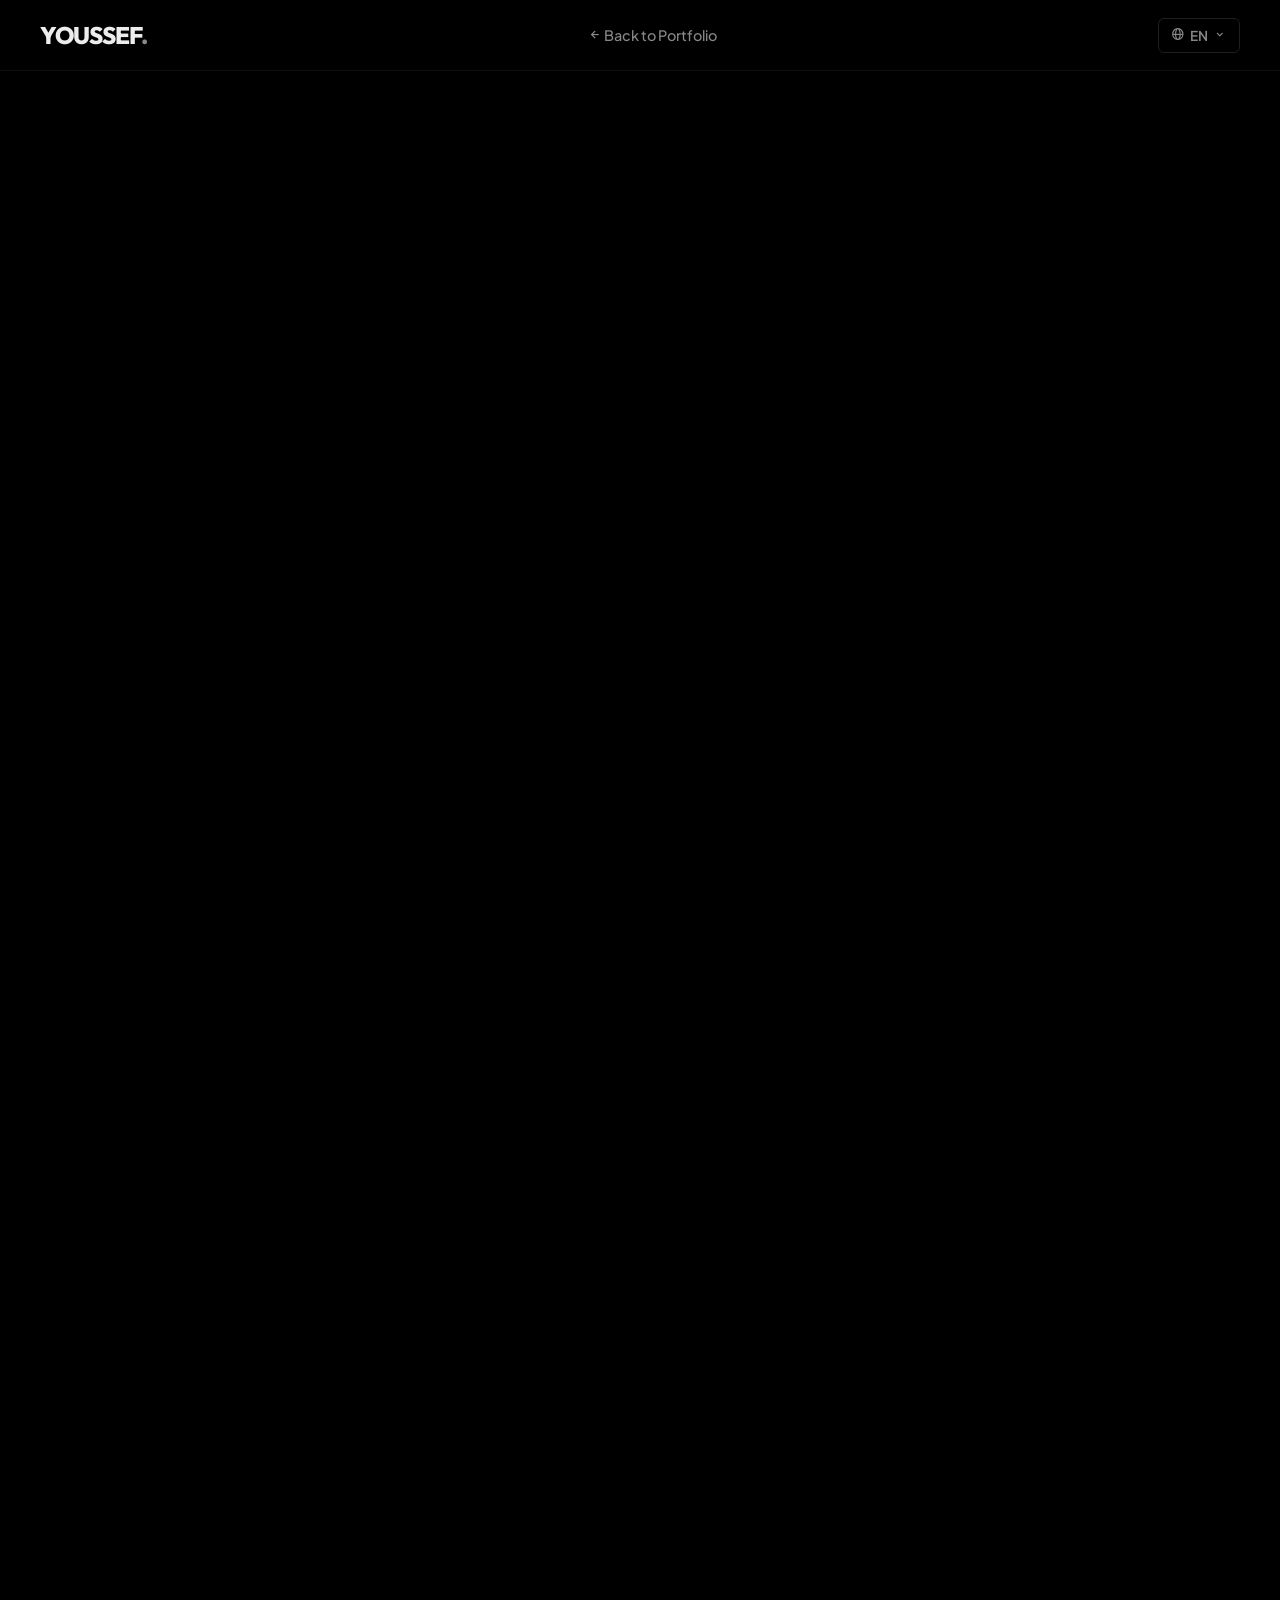
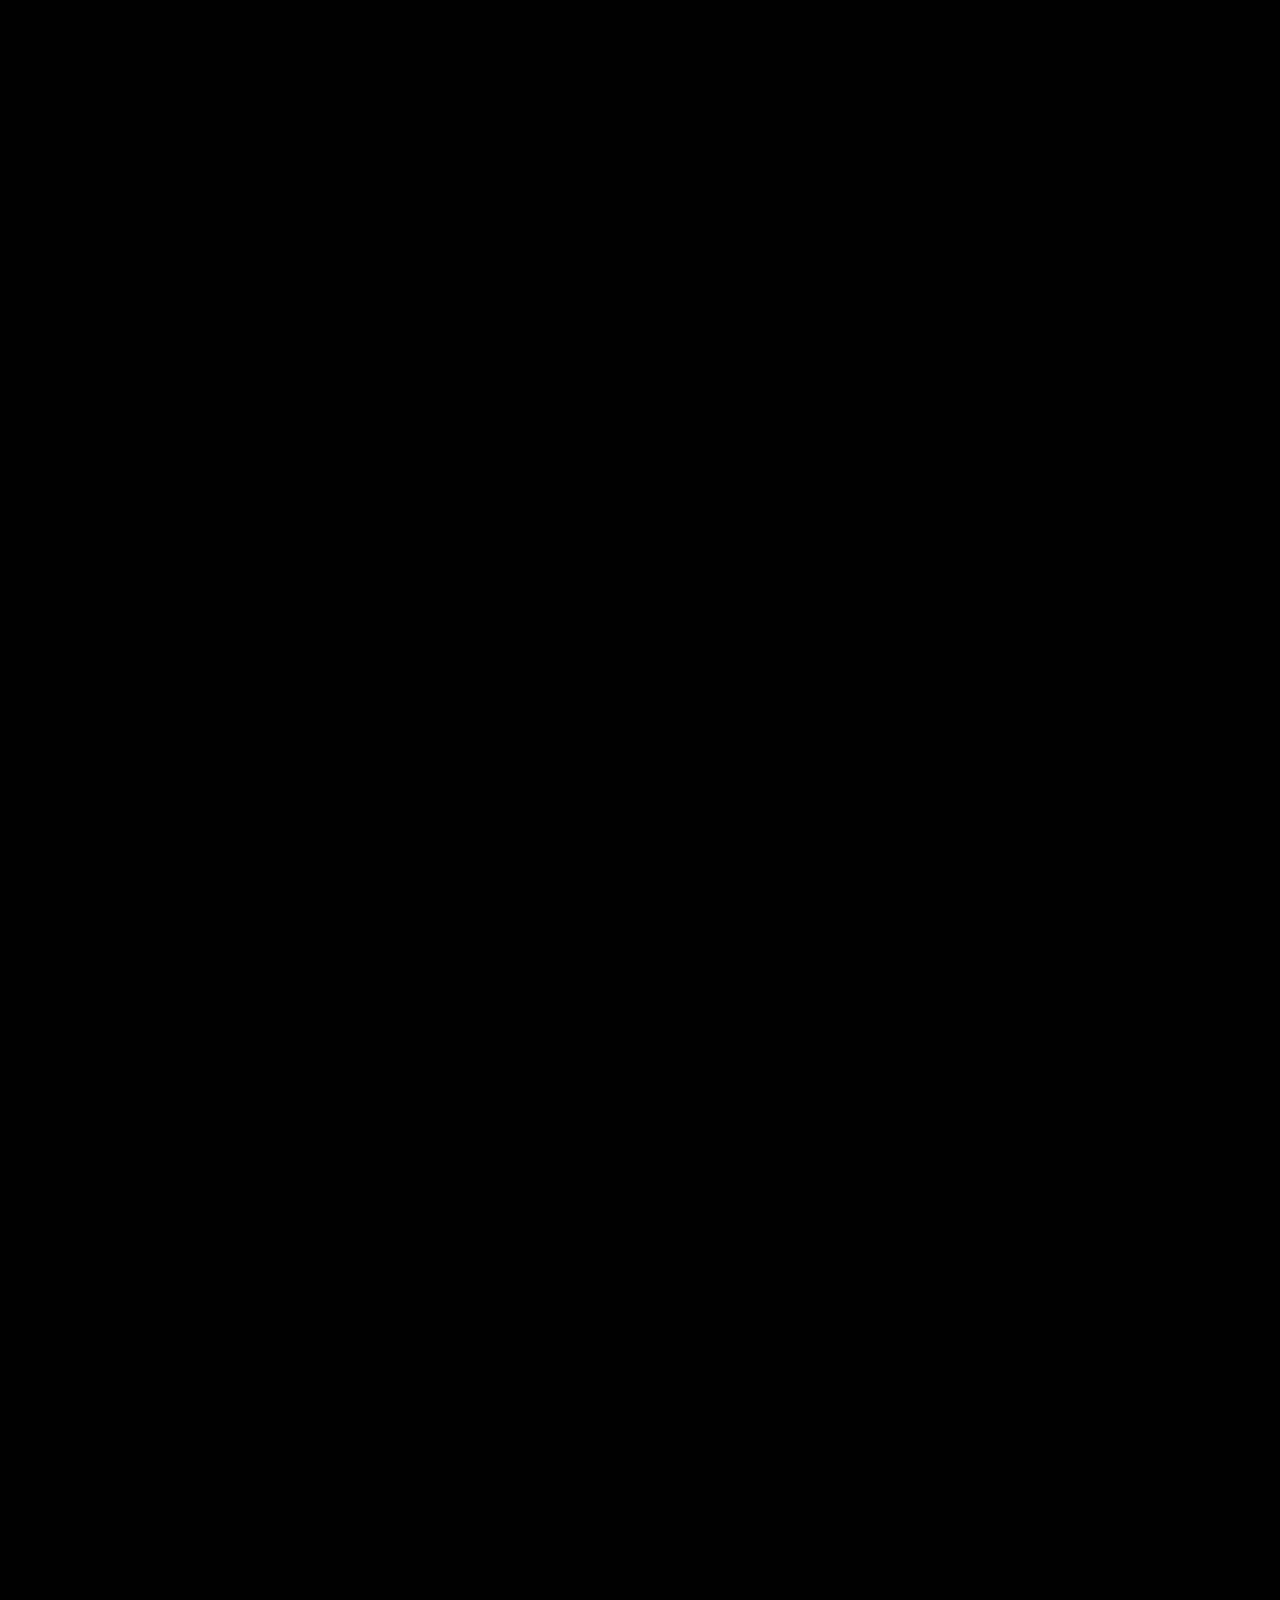
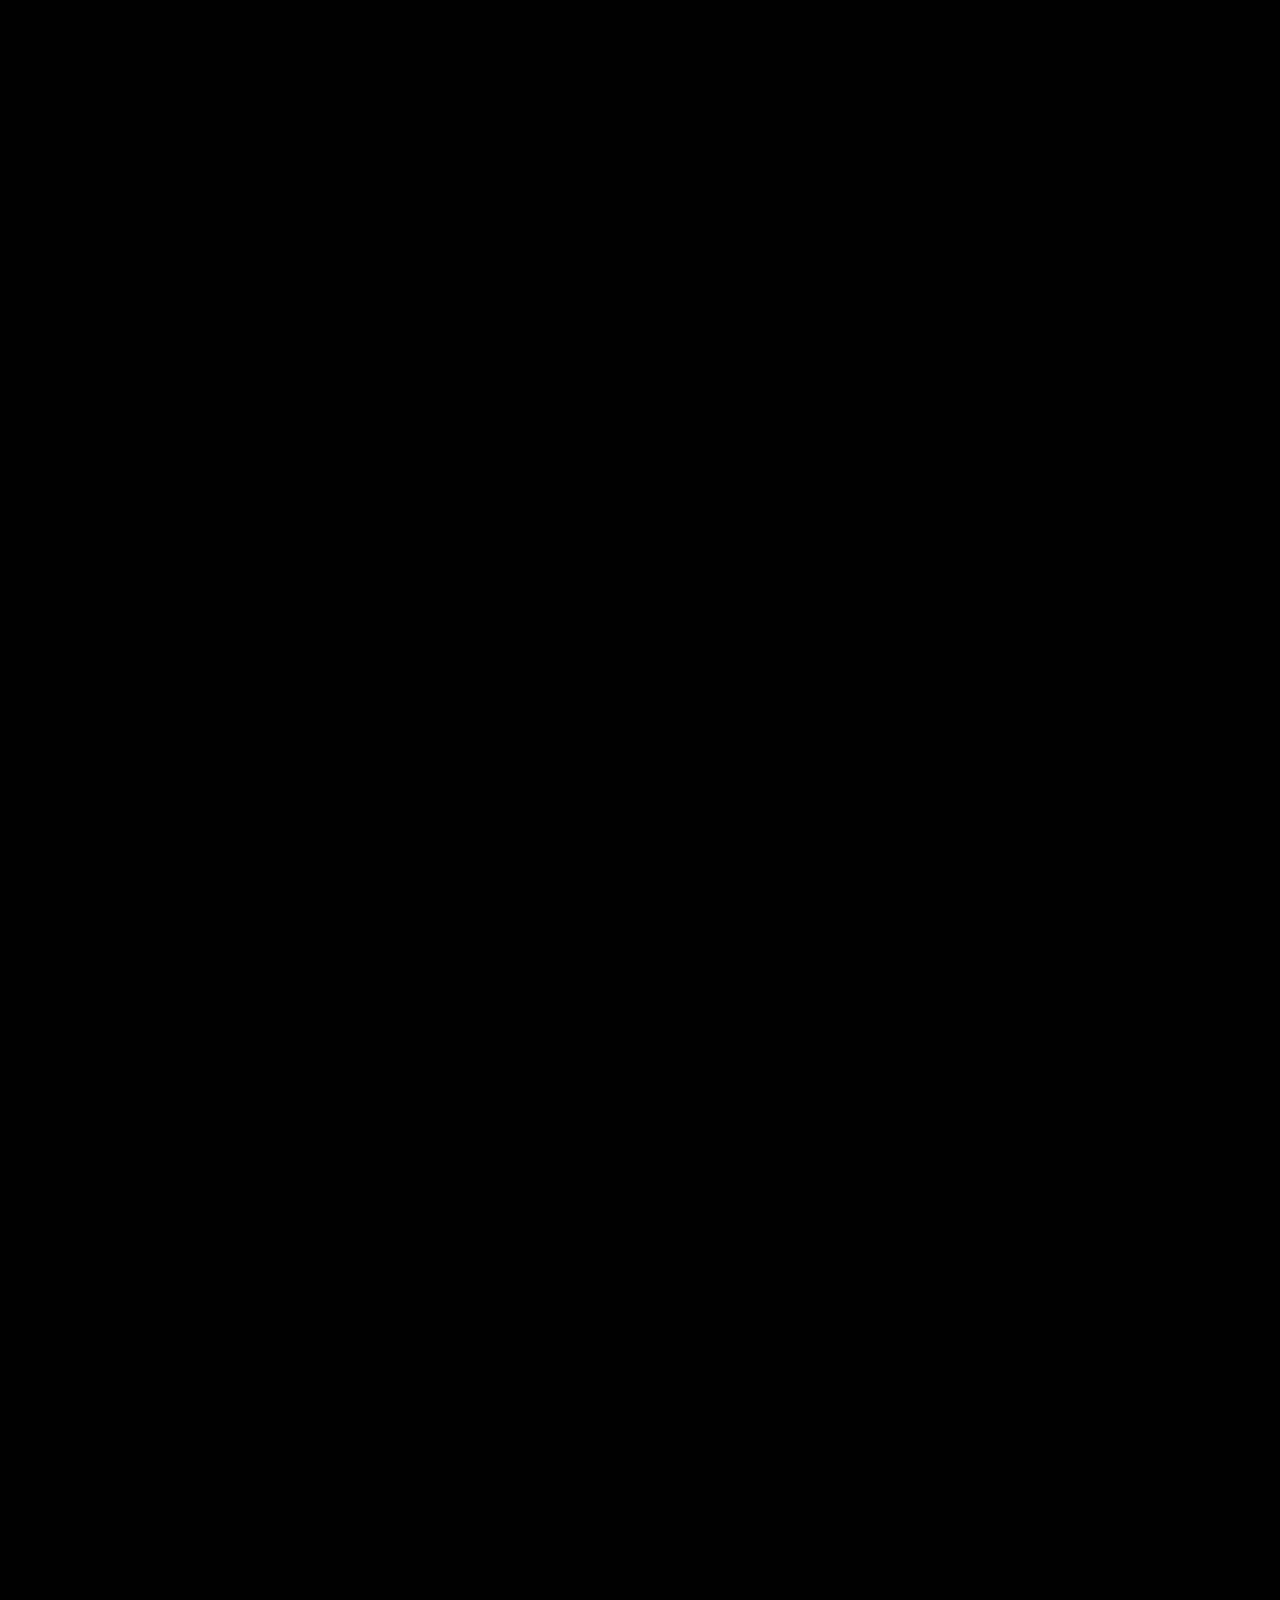
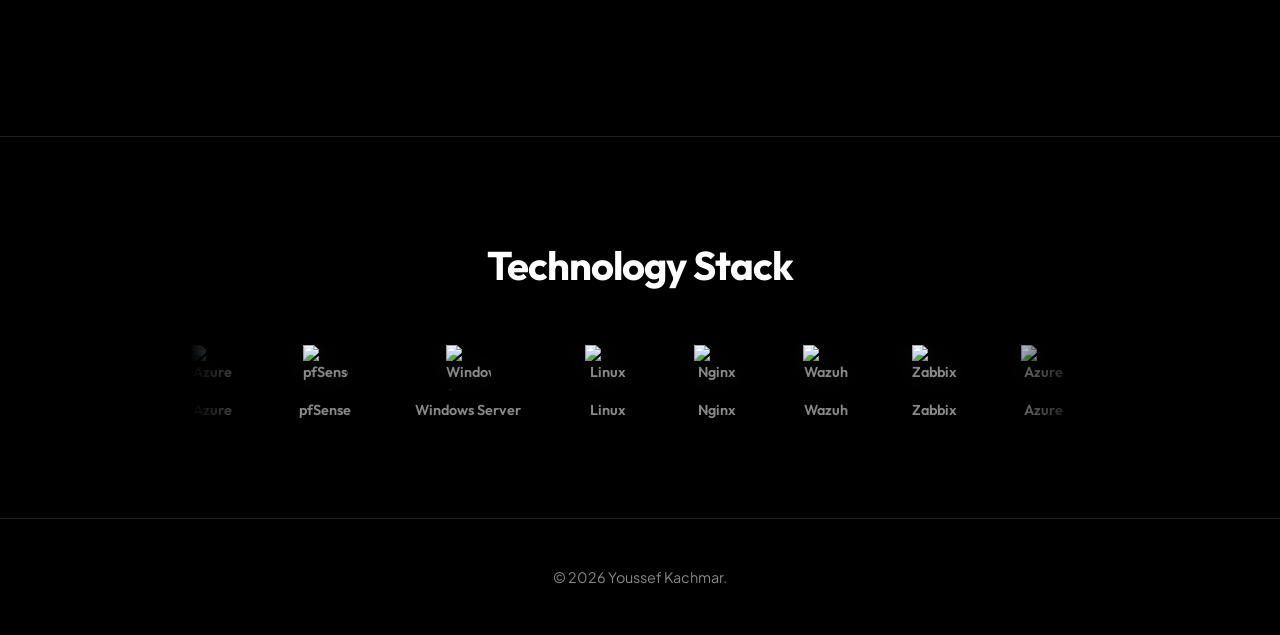
==== commit 01ebf572: "general changes on the tech stack loop" ====
--- a/project-azure.html
+++ b/project-azure.html
@@ -147,17 +147,34 @@
         </div>
     </section>
 
-    <!-- TECH STACK ICONS (CENTERED, STATIC, FULL COLOR) -->
+    <!-- TECH STACK ICONS -->
     <section class="tech-stack-container">
         <h2 data-i18n="proj_tech_stack">Technology Stack</h2>
-        <div class="tech-stack-grid">
-            <div class="tech-item"><img src="https://cdn.jsdelivr.net/gh/devicons/devicon@latest/icons/azure/azure-original.svg" alt="Azure"><span>Azure</span></div>
-            <div class="tech-item"><img src="https://cdn.jsdelivr.net/gh/walkxcode/dashboard-icons/png/pfsense.png" alt="pfSense"><span>pfSense</span></div>
-            <div class="tech-item"><img src="https://cdn.jsdelivr.net/gh/devicons/devicon@latest/icons/windows8/windows8-original.svg" alt="Windows Server"><span>Windows Server</span></div>
-            <div class="tech-item"><img src="https://cdn.jsdelivr.net/gh/devicons/devicon@latest/icons/linux/linux-original.svg" alt="Linux"><span>Linux</span></div>
-            <div class="tech-item"><img src="https://cdn.jsdelivr.net/gh/devicons/devicon@latest/icons/nginx/nginx-original.svg" alt="Nginx"><span>Nginx</span></div>
-            <div class="tech-item"><img src="https://cdn.jsdelivr.net/gh/walkxcode/dashboard-icons/png/suricata.png" alt="Suricata"><span>Suricata</span></div>
-            <div class="tech-item"><img src="https://cdn.jsdelivr.net/gh/walkxcode/dashboard-icons/png/zabbix.png" alt="Zabbix"><span>Zabbix</span></div>
+        
+        <div class="tech-marquee-wrapper">
+            <div class="tech-stack-track">
+                
+                <!-- LIST 1 -->
+                <div class="tech-item"><img src="https://cdn.jsdelivr.net/gh/devicons/devicon@latest/icons/azure/azure-original.svg" alt="Azure"><span>Azure</span></div>
+                <div class="tech-item"><img src="https://cdn.jsdelivr.net/gh/devicons/devicon@latest/icons/pfsense/pfsense-original.svg" alt="pfSense"><span>pfSense</span></div>
+                <div class="tech-item"><img src="https://cdn.jsdelivr.net/gh/devicons/devicon@latest/icons/windows8/windows8-original.svg" alt="Windows Server"><span>Windows Server</span></div>
+                <div class="tech-item"><img src="https://cdn.jsdelivr.net/gh/devicons/devicon@latest/icons/linux/linux-original.svg" alt="Linux"><span>Linux</span></div>
+                <div class="tech-item"><img src="https://cdn.jsdelivr.net/gh/devicons/devicon@latest/icons/nginx/nginx-original.svg" alt="Nginx"><span>Nginx</span></div>
+                <!-- Updated to Wazuh -->
+                <div class="tech-item"><img src="https://cdn.jsdelivr.net/gh/homarr-labs/dashboard-icons/svg/wazuh.svg" alt="Wazuh"><span>Wazuh</span></div>
+                <div class="tech-item"><img src="https://raw.githubusercontent.com/walkxcode/dashboard-icons/main/svg/zabbix.svg" alt="Zabbix"><span>Zabbix</span></div>
+
+                <!-- LIST 2 (DUPLICATE FOR SEAMLESS LOOP) -->
+                <div class="tech-item"><img src="https://cdn.jsdelivr.net/gh/devicons/devicon@latest/icons/azure/azure-original.svg" alt="Azure"><span>Azure</span></div>
+                <div class="tech-item"><img src="https://cdn.jsdelivr.net/gh/devicons/devicon@latest/icons/pfsense/pfsense-original.svg" alt="pfSense"><span>pfSense</span></div>
+                <div class="tech-item"><img src="https://cdn.jsdelivr.net/gh/devicons/devicon@latest/icons/windows8/windows8-original.svg" alt="Windows Server"><span>Windows Server</span></div>
+                <div class="tech-item"><img src="https://cdn.jsdelivr.net/gh/devicons/devicon@latest/icons/linux/linux-original.svg" alt="Linux"><span>Linux</span></div>
+                <div class="tech-item"><img src="https://cdn.jsdelivr.net/gh/devicons/devicon@latest/icons/nginx/nginx-original.svg" alt="Nginx"><span>Nginx</span></div>
+                <!-- Updated to Wazuh -->
+                <div class="tech-item"><img src="https://cdn.jsdelivr.net/gh/homarr-labs/dashboard-icons/svg/wazuh.svg" alt="Wazuh"><span>Wazuh</span></div>
+                <div class="tech-item"><img src="https://raw.githubusercontent.com/walkxcode/dashboard-icons/main/svg/zabbix.svg" alt="Zabbix"><span>Zabbix</span></div>
+
+            </div>
         </div>
     </section>
 
--- a/style.css
+++ b/style.css
@@ -302,19 +302,74 @@
 .soc-gallery .mac-window { transition: transform 0.4s ease; }
 .soc-gallery .mac-window:hover { transform: translateY(-10px); }
 
-/* --- TECH STACK (STATIC, CENTERED, FULL COLOR) --- */
-.tech-stack-container { text-align: center; border-top: 1px solid var(--border-light); padding-top: 6rem; padding-bottom: 6rem; }
-.tech-stack-container h2 { font-size: 2.5rem; margin-bottom: 4rem; letter-spacing: -1px; }
-
-.tech-stack-grid { display: flex; flex-wrap: wrap; justify-content: center; gap: 5rem; max-width: 1200px; margin: 0 auto; }
-
-.tech-item { display: flex; flex-direction: column; align-items: center; gap: 1rem; color: var(--text-muted); font-weight: 600; font-family: var(--font-heading); transition: var(--transition); cursor: default;}
-
-/* ALWAYS COLORED - NO GRAYSCALE FILTER AT ALL */
-.tech-item img { width: 70px; height: 70px; object-fit: contain; filter: drop-shadow(0 0 10px rgba(255,255,255,0.05)); transition: var(--transition); }
-
-.tech-item:hover { color: var(--primary); transform: translateY(-8px); }
-.tech-item:hover img { filter: drop-shadow(0 0 25px rgba(255,255,255,0.25)); }
+/* --- TECH STACK (SMALLER, BOUNDED SCROLL, ALWAYS COLORED) --- */
+.tech-stack-container { 
+    text-align: center; 
+    border-top: 1px solid var(--border-light); 
+    padding-top: 6rem; 
+    padding-bottom: 6rem; 
+}
+
+.tech-stack-container h2 { 
+    font-size: 2.5rem; 
+    margin-bottom: 3rem; 
+    letter-spacing: -1px; 
+}
+
+/* The Container that creates the "Red Box" range */
+.tech-marquee-wrapper {
+    max-width: 900px; /* Constrains the scroll width */
+    margin: 0 auto;
+    overflow: hidden;
+    position: relative;
+    /* This creates a seamless fade effect on the left and right edges */
+    -webkit-mask-image: linear-gradient(to right, transparent, black 10%, black 90%, transparent);
+    mask-image: linear-gradient(to right, transparent, black 10%, black 90%, transparent);
+}
+
+/* The Track that moves */
+.tech-stack-track { 
+    display: flex; 
+    width: max-content; 
+    gap: 4rem; 
+    /* Very slow scroll (40s), linear speed, infinite loop */
+    animation: scrollMarqueeSlow 40s linear infinite; 
+}
+
+.tech-item { 
+    display: flex; 
+    flex-direction: column; 
+    align-items: center; 
+    gap: 0.6rem; 
+    color: var(--text-muted); 
+    font-weight: 600; 
+    font-family: var(--font-heading); 
+    font-size: 0.9rem; /* Slightly smaller text */
+    transition: var(--transition); 
+    cursor: default;
+}
+
+/* ALWAYS COLORED - SMALLER ICONS (45px) */
+.tech-item img { 
+    width: 45px; 
+    height: 45px; 
+    object-fit: contain; 
+    filter: drop-shadow(0 0 10px rgba(255,255,255,0.05)); 
+    transition: var(--transition); 
+}
+
+.tech-item:hover { color: var(--primary); transform: translateY(-5px); }
+.tech-item:hover img { filter: drop-shadow(0 0 20px rgba(255,255,255,0.25)); }
+
+/* Math calculation to ensure it loops perfectly without jumping */
+@keyframes scrollMarqueeSlow {
+    0% { transform: translateX(0); }
+    100% { transform: translateX(calc(-50% - 2rem)); }
+}
+
+@media (max-width: 950px) {
+    .tech-marquee-wrapper { max-width: 100%; }
+}
 
 /* Editorial Responsive Adjustments */
 @media (max-width: 1100px) {
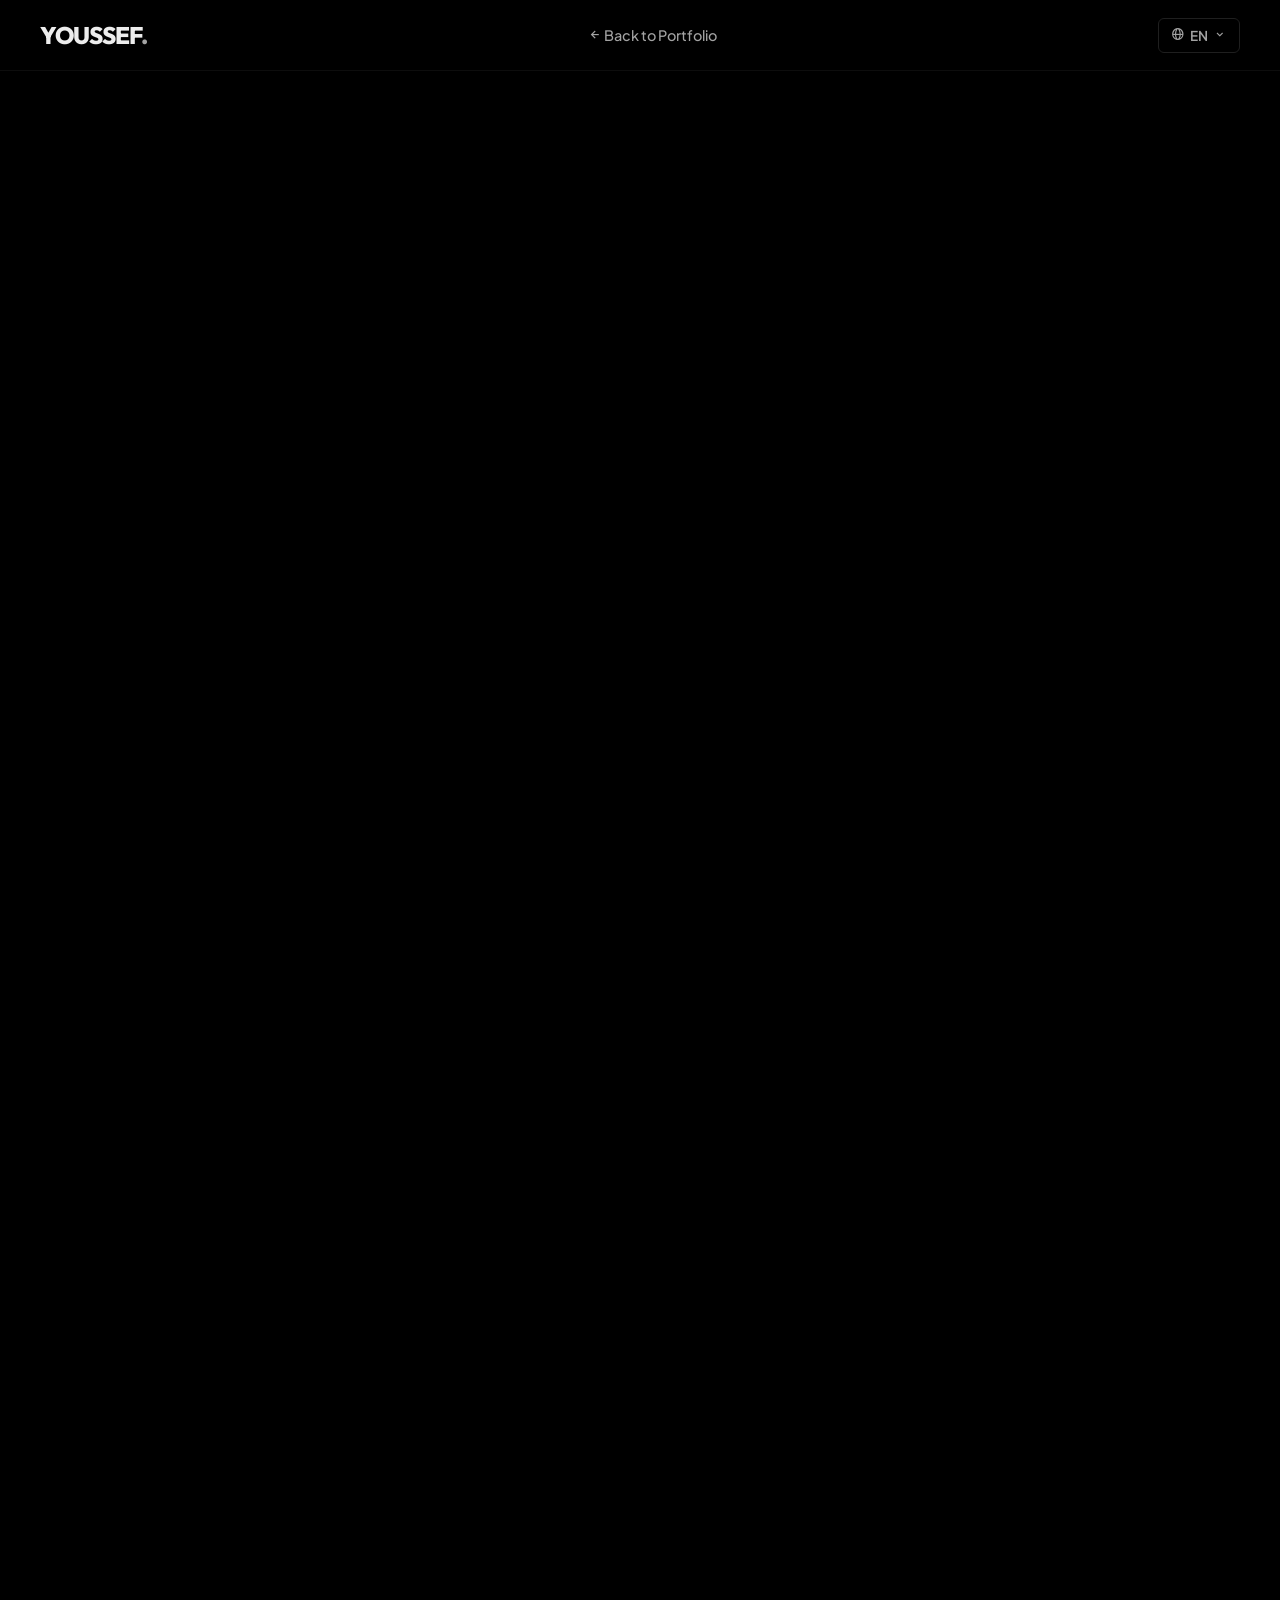
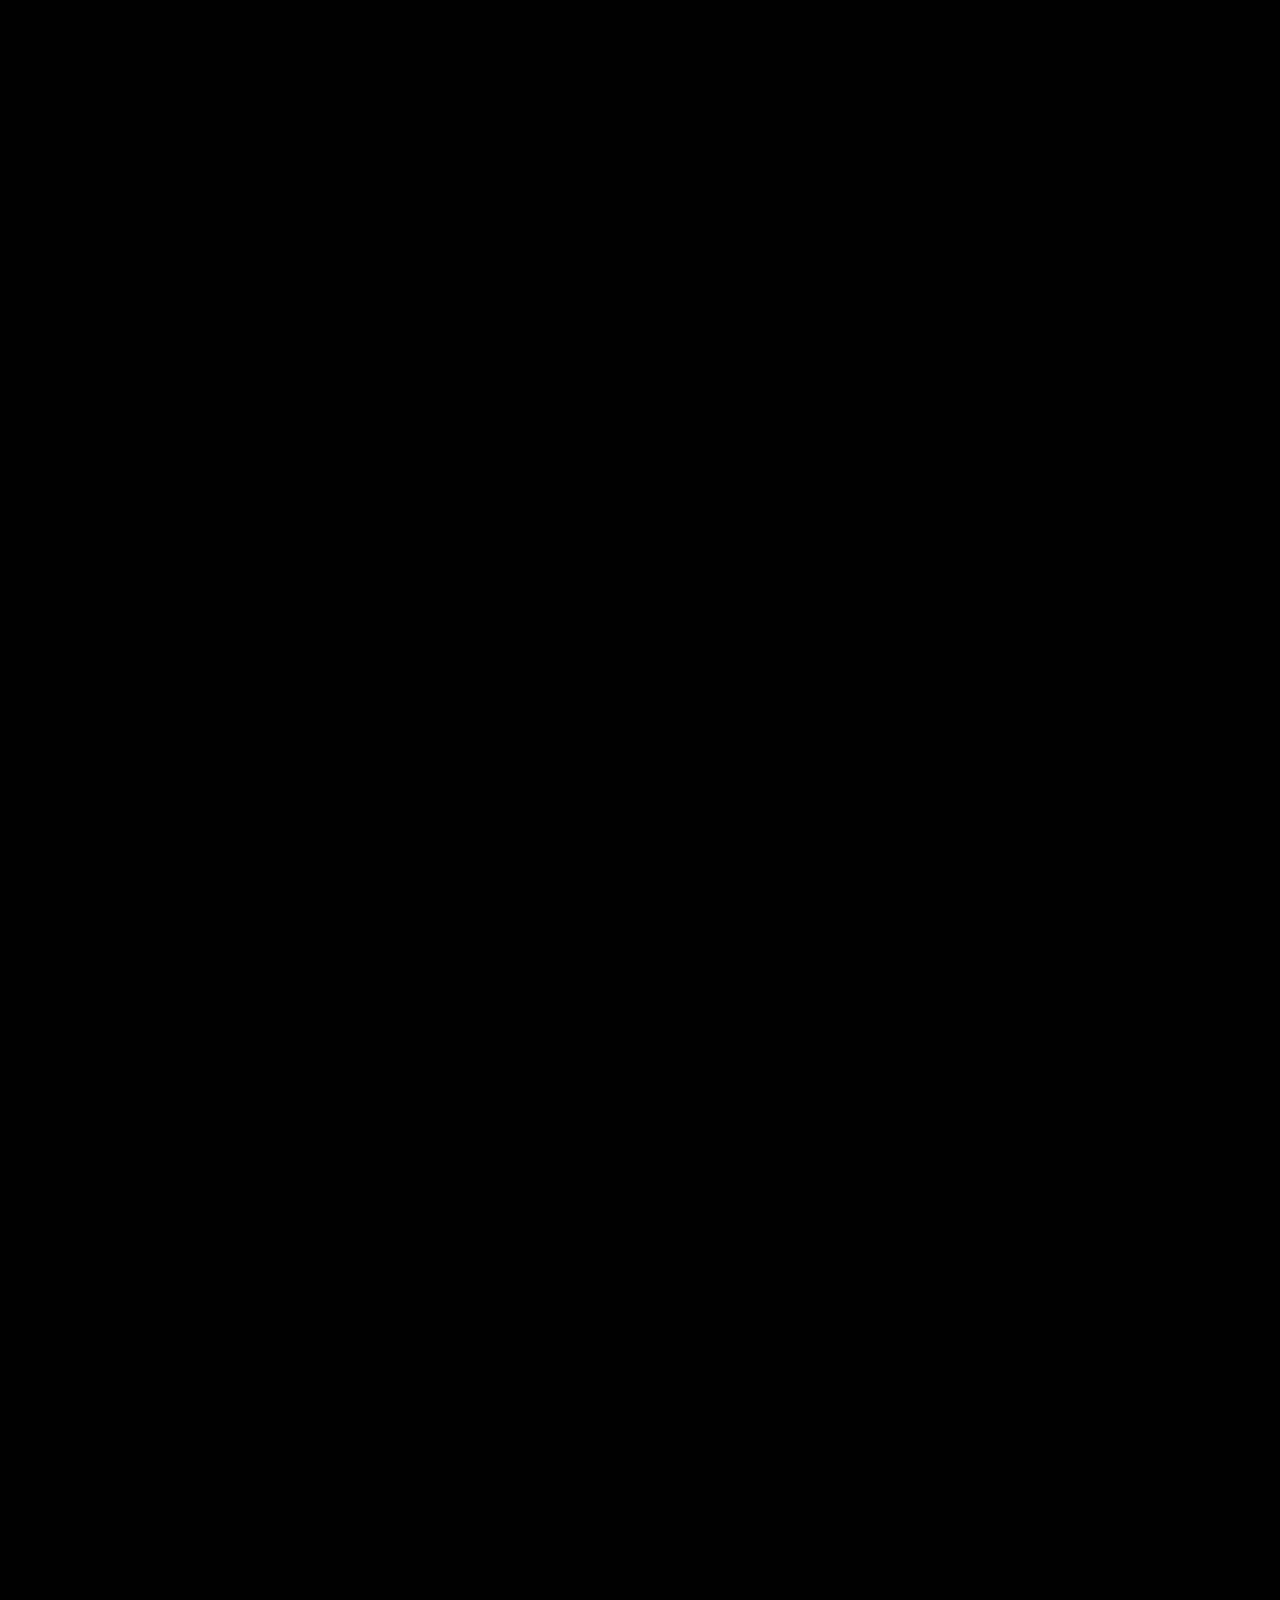
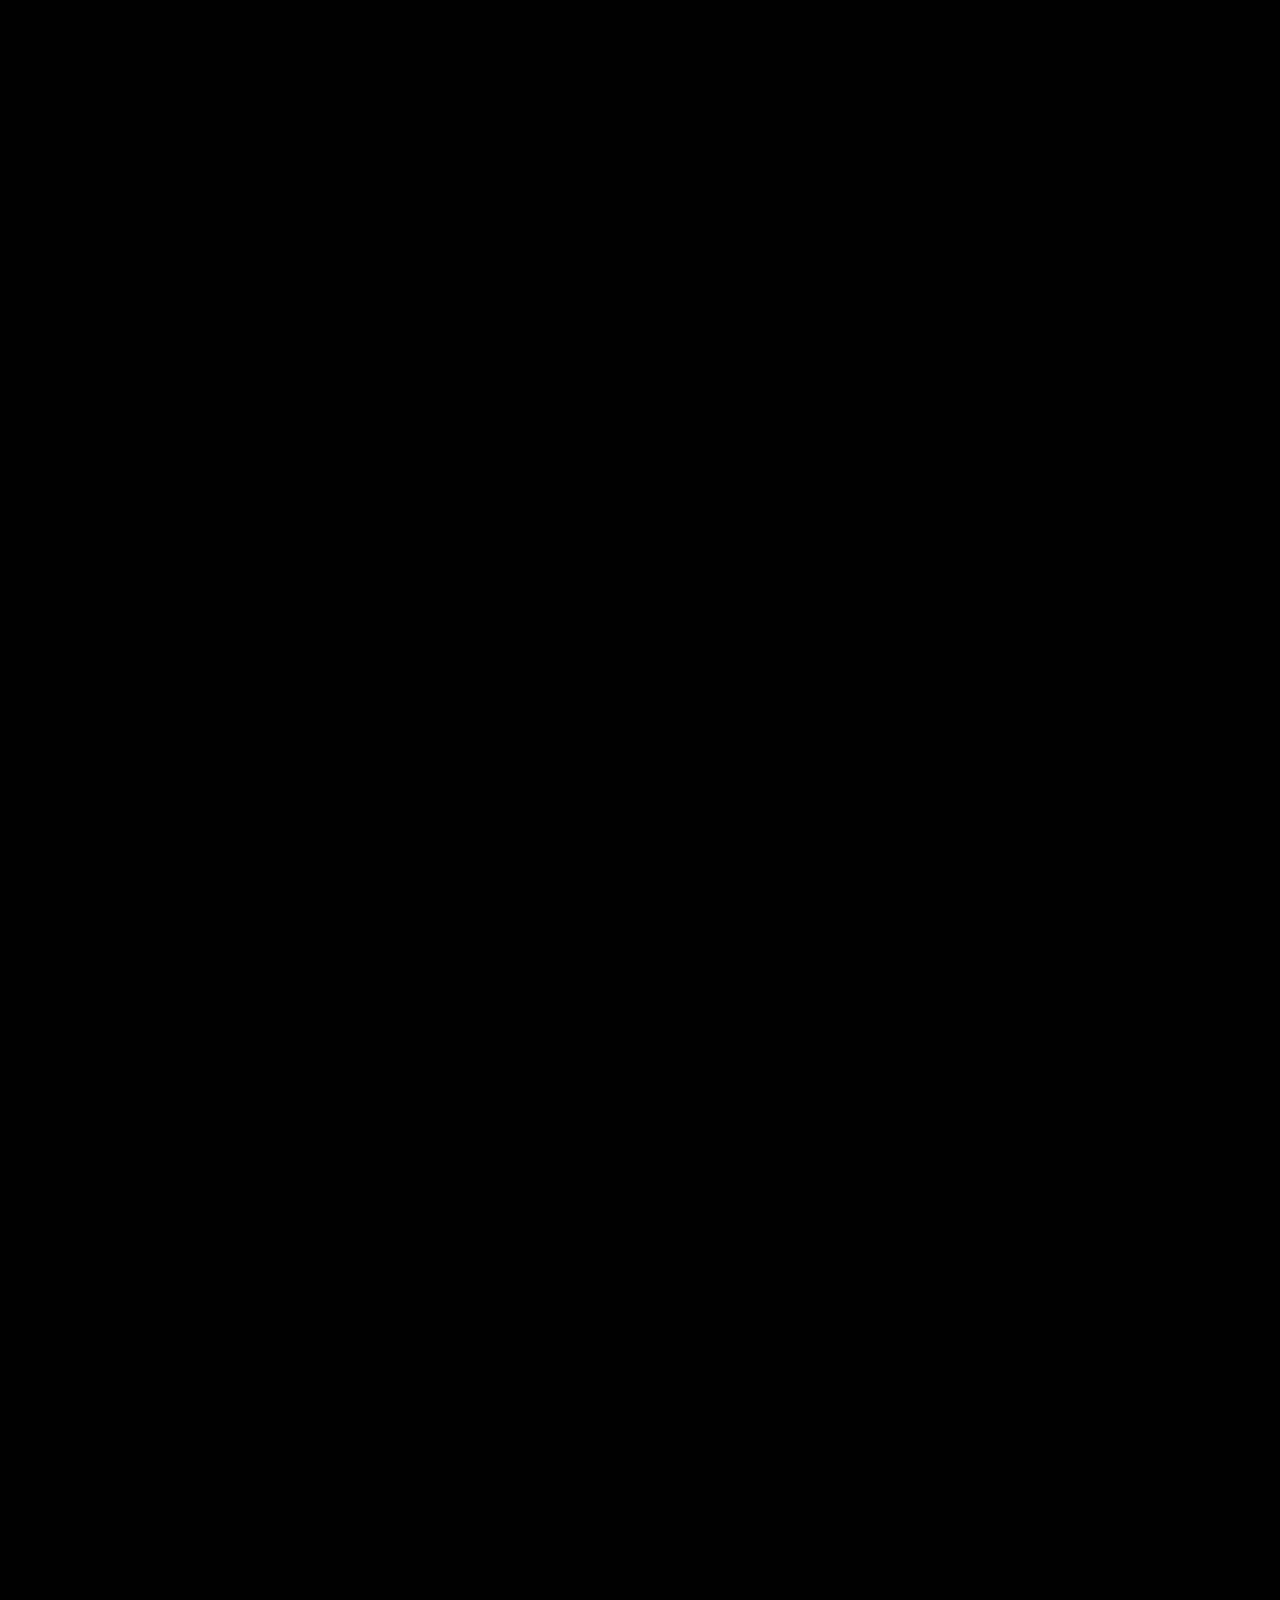
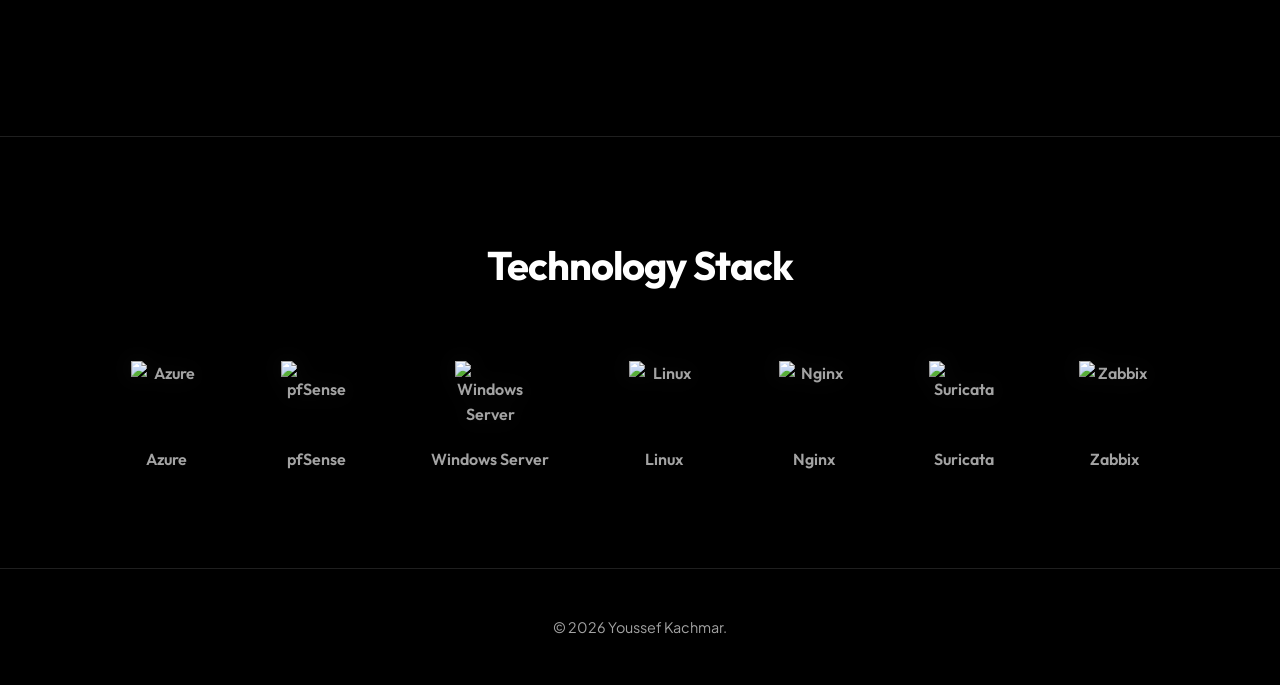
==== commit 18454313: "Add SEO/OG/a11y/perf polish, hero availability line, boot-screen gate, 404 page Co-Authored-By: yous" ====
--- a/project-azure.html
+++ b/project-azure.html
@@ -3,11 +3,23 @@
 <head>
     <meta charset="utf-8"/>
     <meta content="width=device-width, initial-scale=1.0" name="viewport"/>
+    <meta name="theme-color" content="#000000">
     <title>Secure Azure Infrastructure | Youssef Kachmar</title>
-    
+    <meta name="description" content="Case study: zero-trust Azure deployment with pfSense, Suricata IDS/IPS, Active Directory, HAProxy and Wazuh SIEM. Built by Youssef Kachmar.">
+    <link rel="canonical" href="https://youssefkachmar.github.io/portfolio/project-azure.html">
+    <meta property="og:type" content="article">
+    <meta property="og:title" content="Secure Azure Infrastructure | Youssef Kachmar">
+    <meta property="og:description" content="Zero-trust Azure deployment with pfSense, Suricata IDS/IPS, Active Directory, HAProxy and Wazuh SIEM.">
+    <meta property="og:image" content="https://youssefkachmar.github.io/portfolio/images/og-image.png">
+    <meta name="twitter:card" content="summary_large_image">
+    <link rel="icon" type="image/png" href="images/favicon.png">
+    <link rel="apple-touch-icon" href="images/favicon.png">
+
+    <link href="https://fonts.googleapis.com" rel="preconnect"/>
+    <link href="https://fonts.gstatic.com" rel="preconnect" crossorigin/>
     <link href="https://fonts.googleapis.com/css2?family=Outfit:wght@400;600;800&family=Plus+Jakarta+Sans:wght@400;500;700&display=swap" rel="stylesheet">
     <link href='https://unpkg.com/boxicons@2.1.4/css/boxicons.min.css' rel='stylesheet'>
-    <script src="https://unpkg.com/@studio-freight/lenis@1.0.34/dist/lenis.min.js"></script>
+    <script src="https://unpkg.com/@studio-freight/lenis@1.0.34/dist/lenis.min.js" defer></script>
     <link href="https://unpkg.com/aos@next/dist/aos.css" rel="stylesheet">
     <link href="style.css" rel="stylesheet">
 </head>
@@ -147,34 +159,17 @@
         </div>
     </section>
 
-    <!-- TECH STACK ICONS -->
+    <!-- TECH STACK ICONS (CENTERED, STATIC, FULL COLOR) -->
     <section class="tech-stack-container">
         <h2 data-i18n="proj_tech_stack">Technology Stack</h2>
-        
-        <div class="tech-marquee-wrapper">
-            <div class="tech-stack-track">
-                
-                <!-- LIST 1 -->
-                <div class="tech-item"><img src="https://cdn.jsdelivr.net/gh/devicons/devicon@latest/icons/azure/azure-original.svg" alt="Azure"><span>Azure</span></div>
-                <div class="tech-item"><img src="https://cdn.jsdelivr.net/gh/devicons/devicon@latest/icons/pfsense/pfsense-original.svg" alt="pfSense"><span>pfSense</span></div>
-                <div class="tech-item"><img src="https://cdn.jsdelivr.net/gh/devicons/devicon@latest/icons/windows8/windows8-original.svg" alt="Windows Server"><span>Windows Server</span></div>
-                <div class="tech-item"><img src="https://cdn.jsdelivr.net/gh/devicons/devicon@latest/icons/linux/linux-original.svg" alt="Linux"><span>Linux</span></div>
-                <div class="tech-item"><img src="https://cdn.jsdelivr.net/gh/devicons/devicon@latest/icons/nginx/nginx-original.svg" alt="Nginx"><span>Nginx</span></div>
-                <!-- Updated to Wazuh -->
-                <div class="tech-item"><img src="https://cdn.jsdelivr.net/gh/homarr-labs/dashboard-icons/svg/wazuh.svg" alt="Wazuh"><span>Wazuh</span></div>
-                <div class="tech-item"><img src="https://raw.githubusercontent.com/walkxcode/dashboard-icons/main/svg/zabbix.svg" alt="Zabbix"><span>Zabbix</span></div>
-
-                <!-- LIST 2 (DUPLICATE FOR SEAMLESS LOOP) -->
-                <div class="tech-item"><img src="https://cdn.jsdelivr.net/gh/devicons/devicon@latest/icons/azure/azure-original.svg" alt="Azure"><span>Azure</span></div>
-                <div class="tech-item"><img src="https://cdn.jsdelivr.net/gh/devicons/devicon@latest/icons/pfsense/pfsense-original.svg" alt="pfSense"><span>pfSense</span></div>
-                <div class="tech-item"><img src="https://cdn.jsdelivr.net/gh/devicons/devicon@latest/icons/windows8/windows8-original.svg" alt="Windows Server"><span>Windows Server</span></div>
-                <div class="tech-item"><img src="https://cdn.jsdelivr.net/gh/devicons/devicon@latest/icons/linux/linux-original.svg" alt="Linux"><span>Linux</span></div>
-                <div class="tech-item"><img src="https://cdn.jsdelivr.net/gh/devicons/devicon@latest/icons/nginx/nginx-original.svg" alt="Nginx"><span>Nginx</span></div>
-                <!-- Updated to Wazuh -->
-                <div class="tech-item"><img src="https://cdn.jsdelivr.net/gh/homarr-labs/dashboard-icons/svg/wazuh.svg" alt="Wazuh"><span>Wazuh</span></div>
-                <div class="tech-item"><img src="https://raw.githubusercontent.com/walkxcode/dashboard-icons/main/svg/zabbix.svg" alt="Zabbix"><span>Zabbix</span></div>
-
-            </div>
+        <div class="tech-stack-grid">
+            <div class="tech-item"><img src="https://cdn.jsdelivr.net/gh/devicons/devicon@latest/icons/azure/azure-original.svg" alt="Azure"><span>Azure</span></div>
+            <div class="tech-item"><img src="https://cdn.jsdelivr.net/gh/walkxcode/dashboard-icons/png/pfsense.png" alt="pfSense"><span>pfSense</span></div>
+            <div class="tech-item"><img src="https://cdn.jsdelivr.net/gh/devicons/devicon@latest/icons/windows8/windows8-original.svg" alt="Windows Server"><span>Windows Server</span></div>
+            <div class="tech-item"><img src="https://cdn.jsdelivr.net/gh/devicons/devicon@latest/icons/linux/linux-original.svg" alt="Linux"><span>Linux</span></div>
+            <div class="tech-item"><img src="https://cdn.jsdelivr.net/gh/devicons/devicon@latest/icons/nginx/nginx-original.svg" alt="Nginx"><span>Nginx</span></div>
+            <div class="tech-item"><img src="https://cdn.jsdelivr.net/gh/walkxcode/dashboard-icons/png/suricata.png" alt="Suricata"><span>Suricata</span></div>
+            <div class="tech-item"><img src="https://cdn.jsdelivr.net/gh/walkxcode/dashboard-icons/png/zabbix.png" alt="Zabbix"><span>Zabbix</span></div>
         </div>
     </section>
 
--- a/style.css
+++ b/style.css
@@ -1,25 +1,47 @@
 :root {
     /* --- PREMIUM B&W THEME --- */
-    --bg-dark: #000000;                
-    --bg-card: rgba(10, 10, 10, 0.7); 
+    --bg-dark: #000000;
+    --bg-card: rgba(10, 10, 10, 0.7);
     --input-bg: #050505;
-    
-    --primary: #ffffff;                
-    --primary-invert: #000000;      
-    
-    --text-main: #ededed;              
-    --text-muted: #888888;             
-    
-    --border-light: #1f1f1f; 
+
+    --primary: #ffffff;
+    --primary-invert: #000000;
+
+    --text-main: #ededed;
+    --text-muted: #a3a3a3;
+    --text-subtle: #6b7280;
+
+    --border-light: #1f1f1f;
     --border-hover: #444444;
-    
+
+    /* Single accent token — swap the two stops below to theme the whole site.
+       Examples: Cisco blue #1ba0d7, pfSense orange #f26522, terminal green #22c55e. */
+    --accent: #ffffff;
+    --accent-soft: rgba(255, 255, 255, 0.08);
     --gradient-accent: linear-gradient(135deg, #ffffff 0%, #666666 100%);
-    
+
     --font-heading: 'Outfit', sans-serif;
     --font-body: 'Plus Jakarta Sans', sans-serif;
-    
+    --font-mono: 'Fira Code', ui-monospace, monospace;
+
     --transition: all 0.25s ease-out;
 }
+
+@media (prefers-reduced-motion: reduce) {
+    *, *::before, *::after {
+        animation-duration: 0.01ms !important;
+        animation-iteration-count: 1 !important;
+        transition-duration: 0.01ms !important;
+        scroll-behavior: auto !important;
+    }
+}
+
+/* Accessibility: skip link + focus-visible ring */
+.skip-link { position: absolute; top: -40px; left: 8px; background: var(--primary); color: var(--primary-invert); padding: 8px 14px; border-radius: 6px; font-weight: 700; z-index: 10000; transition: top 0.2s ease; }
+.skip-link:focus { top: 8px; outline: 2px solid var(--accent); outline-offset: 2px; }
+
+:focus-visible { outline: 2px solid var(--accent); outline-offset: 3px; border-radius: 4px; }
+button:focus-visible, a:focus-visible { outline: 2px solid var(--accent); outline-offset: 3px; }
 
 *, *::before, *::after { box-sizing: border-box; }
 
@@ -99,7 +121,10 @@
 .hero { min-height: 100vh; display: flex; align-items: center; justify-content: space-between; max-width: 1200px; margin: 0 auto; padding: 8rem 2rem 4rem; }
 .hero-text { max-width: 600px; }
 .hero-badge { color: var(--text-muted); font-size: 0.85rem; font-weight: 600; letter-spacing: 1px; text-transform: uppercase; display: inline-block; margin-bottom: 1.5rem; padding: 6px 12px; border: 1px solid var(--border-light); border-radius: 4px; background: rgba(0,0,0,0.5); backdrop-filter: blur(5px);}
-.hero h1 { font-size: 4rem; line-height: 1.05; margin-bottom: 1.5rem; }
+.hero h1 { font-size: clamp(2.75rem, 5vw, 4.25rem); line-height: 1.05; margin-bottom: 1.25rem; letter-spacing: -1.5px; }
+.availability-line { display: inline-flex; flex-wrap: wrap; align-items: center; gap: 10px; font-family: var(--font-mono); font-size: 0.78rem; color: var(--text-muted); margin: 0 0 2rem; padding: 6px 14px; border: 1px solid var(--border-light); border-radius: 999px; background: rgba(0,0,0,0.4); backdrop-filter: blur(5px); max-width: 100%; }
+.avail-dot { width: 8px; height: 8px; border-radius: 50%; background: #22c55e; box-shadow: 0 0 0 0 rgba(34,197,94,0.7); animation: pulse-dot 2.2s ease-out infinite; flex-shrink: 0; }
+@keyframes pulse-dot { 0% { box-shadow: 0 0 0 0 rgba(34,197,94,0.6); } 70% { box-shadow: 0 0 0 8px rgba(34,197,94,0); } 100% { box-shadow: 0 0 0 0 rgba(34,197,94,0); } }
 .hero-description { color: var(--text-muted); font-size: 1.1rem; margin-bottom: 3rem; max-width: 500px; }
 .hero-btns { display: flex; gap: 1rem; align-items: stretch; }
 .primary-btn, .secondary-btn { padding: 1rem 2rem; border-radius: 6px; font-weight: 600; font-size: 1rem; display: flex; align-items: center; justify-content: center; gap: 8px; width: 100%; cursor: pointer; font-family: var(--font-body); transition: var(--transition); text-decoration: none; }
@@ -107,14 +132,20 @@
 .primary-btn:hover { background: transparent; color: var(--primary); }
 .secondary-btn { background: rgba(0,0,0,0.5); backdrop-filter: blur(5px); color: var(--primary); border: 1px solid var(--border-light); }
 .secondary-btn:hover { border-color: var(--primary); }
-.image-container { width: 320px; height: 420px; position: relative; }
-.image-container img { width: 100%; height: 100%; object-fit: cover; border-radius: 12px; border: 1px solid var(--border-light); } /* NO GRAYSCALE */
-
-@media(max-width: 868px) { .hero { flex-direction: column-reverse; text-align: left; gap: 3rem; } .hero h1 { font-size: 3rem; } }
+.image-container { width: 340px; height: 440px; position: relative; }
+.image-container::before { content: ""; position: absolute; inset: -20px; border-radius: 20px; background: radial-gradient(circle at 30% 20%, rgba(255,255,255,0.12), transparent 65%); filter: blur(24px); z-index: 0; pointer-events: none; }
+.image-container img { width: 100%; height: 100%; object-fit: cover; border-radius: 12px; border: 1px solid var(--border-light); position: relative; z-index: 1; display: block; }
+
+@media(max-width: 868px) {
+    .hero { flex-direction: column-reverse; text-align: left; gap: 3rem; }
+    .hero h1 { font-size: clamp(2.5rem, 9vw, 3.25rem); }
+    .availability-line { font-size: 0.78rem; }
+    .image-container { width: 280px; height: 360px; }
+}
 
 /* SECTIONS */
 .container { max-width: 1000px; margin: 0 auto; padding: 6rem 2rem; }
-.container h2 { font-size: 2.5rem; margin-bottom: 4rem; }
+.container h2 { font-size: clamp(2.25rem, 4.5vw, 3rem); margin-bottom: 4rem; letter-spacing: -1px; }
 
 /* DYNAMIC SPOTLIGHT CARDS */
 .spotlight-card { position: relative; background: var(--bg-card); backdrop-filter: blur(10px); border-radius: 12px; border: 1px solid var(--border-light); transition: border-color 0.3s; overflow: hidden; }
@@ -302,74 +333,19 @@
 .soc-gallery .mac-window { transition: transform 0.4s ease; }
 .soc-gallery .mac-window:hover { transform: translateY(-10px); }
 
-/* --- TECH STACK (SMALLER, BOUNDED SCROLL, ALWAYS COLORED) --- */
-.tech-stack-container { 
-    text-align: center; 
-    border-top: 1px solid var(--border-light); 
-    padding-top: 6rem; 
-    padding-bottom: 6rem; 
-}
-
-.tech-stack-container h2 { 
-    font-size: 2.5rem; 
-    margin-bottom: 3rem; 
-    letter-spacing: -1px; 
-}
-
-/* The Container that creates the "Red Box" range */
-.tech-marquee-wrapper {
-    max-width: 900px; /* Constrains the scroll width */
-    margin: 0 auto;
-    overflow: hidden;
-    position: relative;
-    /* This creates a seamless fade effect on the left and right edges */
-    -webkit-mask-image: linear-gradient(to right, transparent, black 10%, black 90%, transparent);
-    mask-image: linear-gradient(to right, transparent, black 10%, black 90%, transparent);
-}
-
-/* The Track that moves */
-.tech-stack-track { 
-    display: flex; 
-    width: max-content; 
-    gap: 4rem; 
-    /* Very slow scroll (40s), linear speed, infinite loop */
-    animation: scrollMarqueeSlow 40s linear infinite; 
-}
-
-.tech-item { 
-    display: flex; 
-    flex-direction: column; 
-    align-items: center; 
-    gap: 0.6rem; 
-    color: var(--text-muted); 
-    font-weight: 600; 
-    font-family: var(--font-heading); 
-    font-size: 0.9rem; /* Slightly smaller text */
-    transition: var(--transition); 
-    cursor: default;
-}
-
-/* ALWAYS COLORED - SMALLER ICONS (45px) */
-.tech-item img { 
-    width: 45px; 
-    height: 45px; 
-    object-fit: contain; 
-    filter: drop-shadow(0 0 10px rgba(255,255,255,0.05)); 
-    transition: var(--transition); 
-}
-
-.tech-item:hover { color: var(--primary); transform: translateY(-5px); }
-.tech-item:hover img { filter: drop-shadow(0 0 20px rgba(255,255,255,0.25)); }
-
-/* Math calculation to ensure it loops perfectly without jumping */
-@keyframes scrollMarqueeSlow {
-    0% { transform: translateX(0); }
-    100% { transform: translateX(calc(-50% - 2rem)); }
-}
-
-@media (max-width: 950px) {
-    .tech-marquee-wrapper { max-width: 100%; }
-}
+/* --- TECH STACK (STATIC, CENTERED, FULL COLOR) --- */
+.tech-stack-container { text-align: center; border-top: 1px solid var(--border-light); padding-top: 6rem; padding-bottom: 6rem; }
+.tech-stack-container h2 { font-size: 2.5rem; margin-bottom: 4rem; letter-spacing: -1px; }
+
+.tech-stack-grid { display: flex; flex-wrap: wrap; justify-content: center; gap: 5rem; max-width: 1200px; margin: 0 auto; }
+
+.tech-item { display: flex; flex-direction: column; align-items: center; gap: 1rem; color: var(--text-muted); font-weight: 600; font-family: var(--font-heading); transition: var(--transition); cursor: default;}
+
+/* ALWAYS COLORED - NO GRAYSCALE FILTER AT ALL */
+.tech-item img { width: 70px; height: 70px; object-fit: contain; filter: drop-shadow(0 0 10px rgba(255,255,255,0.05)); transition: var(--transition); }
+
+.tech-item:hover { color: var(--primary); transform: translateY(-8px); }
+.tech-item:hover img { filter: drop-shadow(0 0 25px rgba(255,255,255,0.25)); }
 
 /* Editorial Responsive Adjustments */
 @media (max-width: 1100px) {
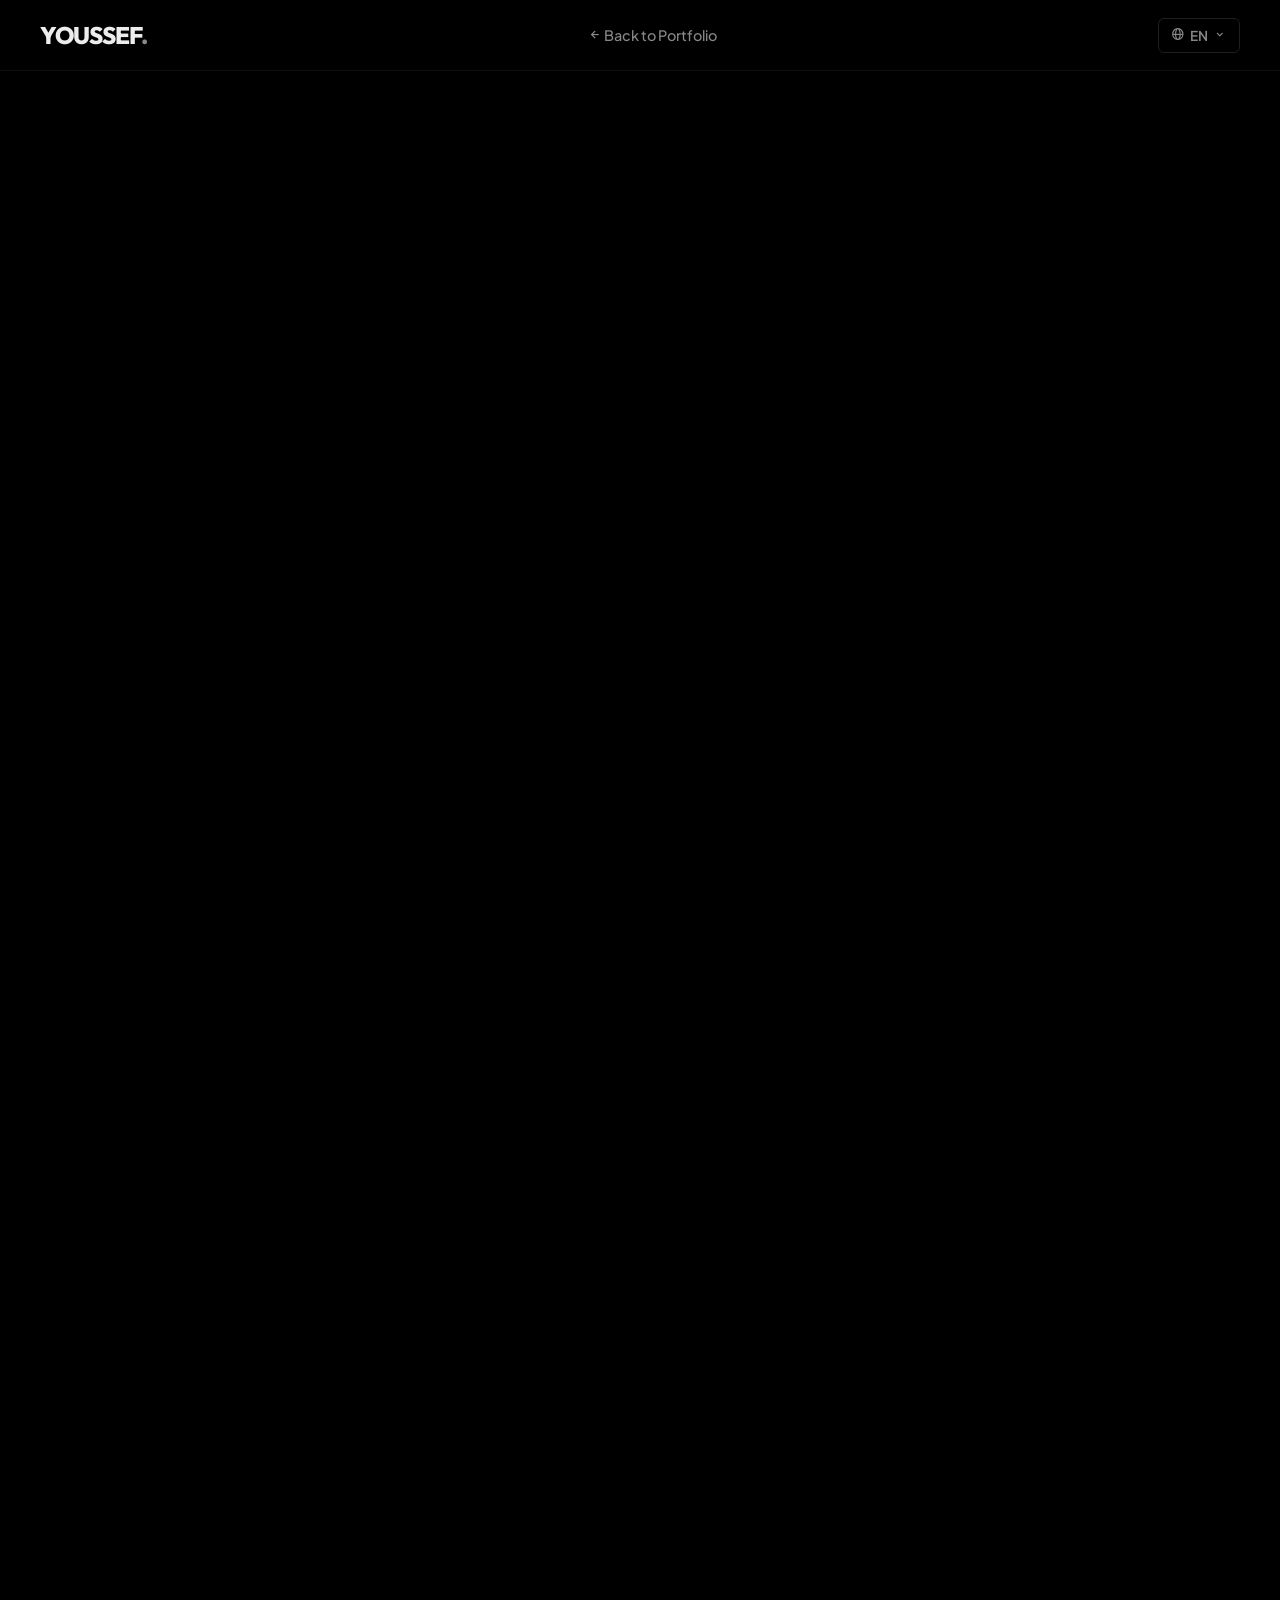
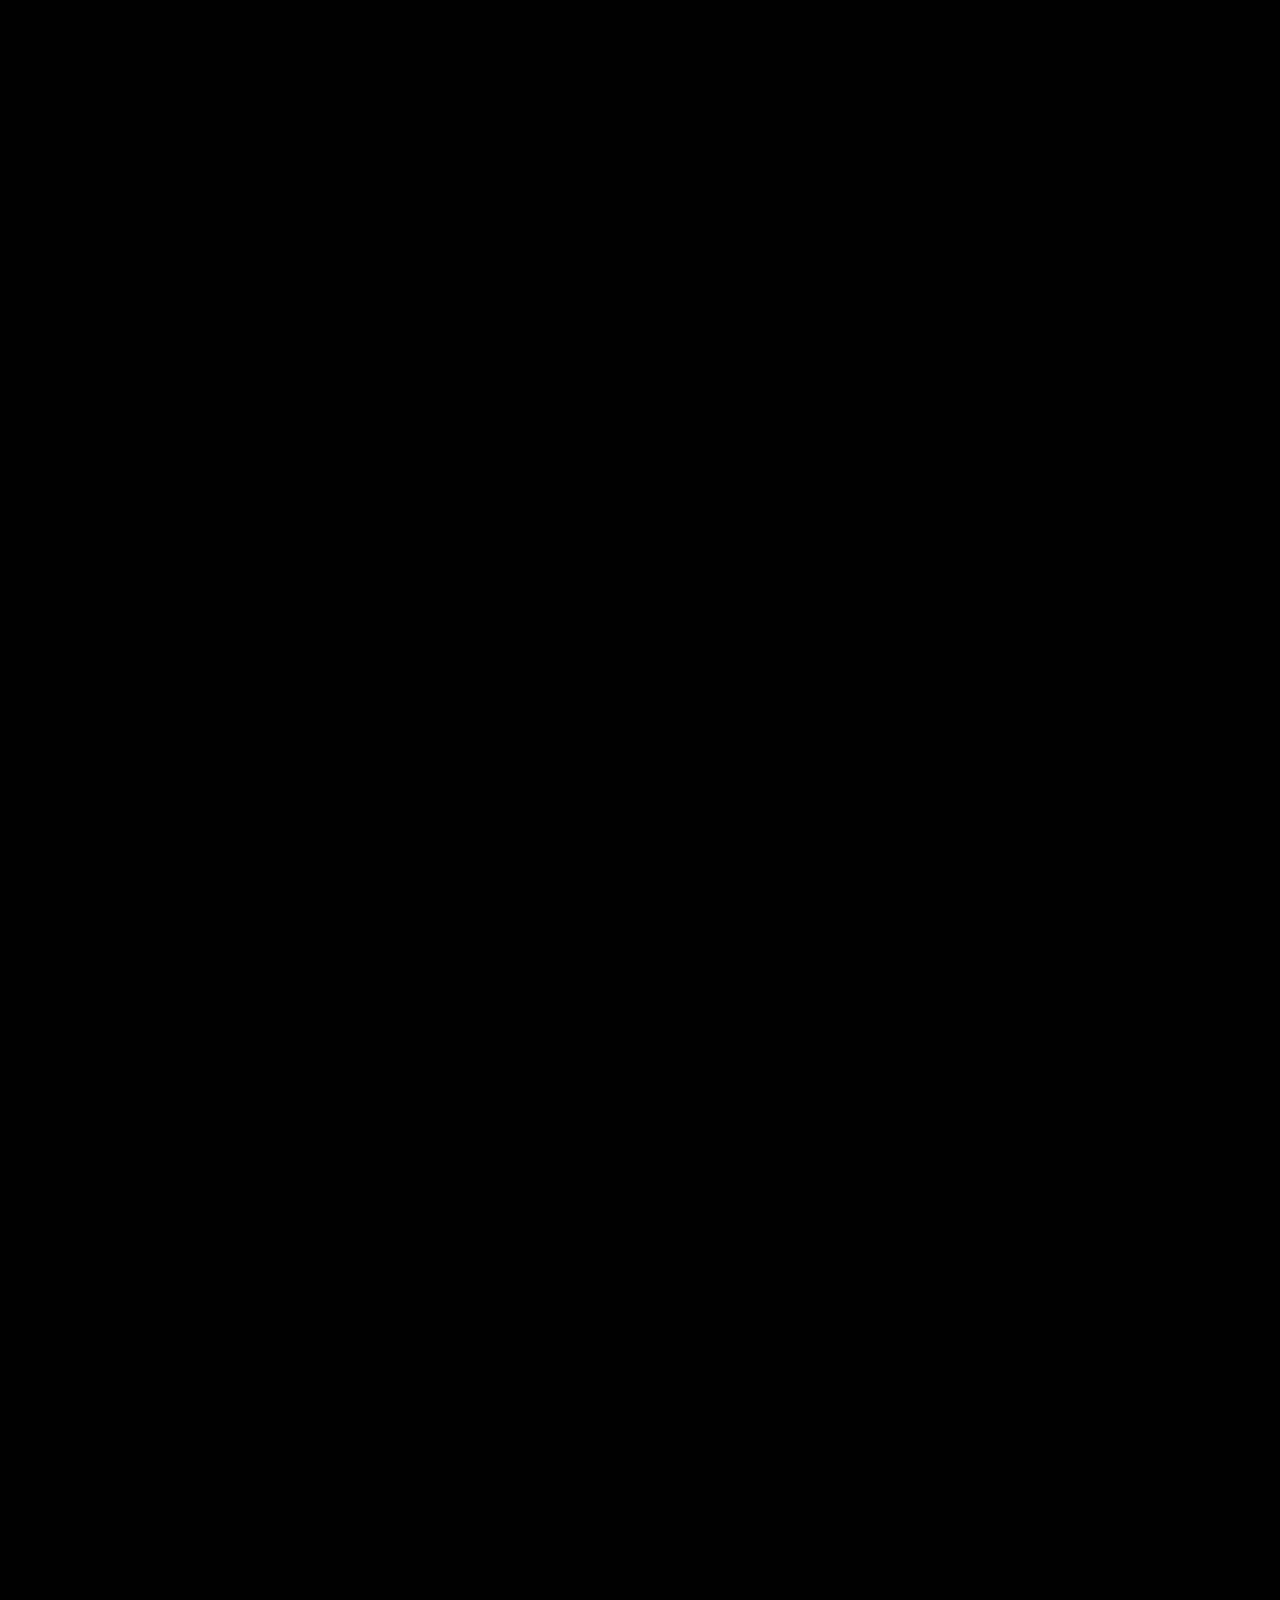
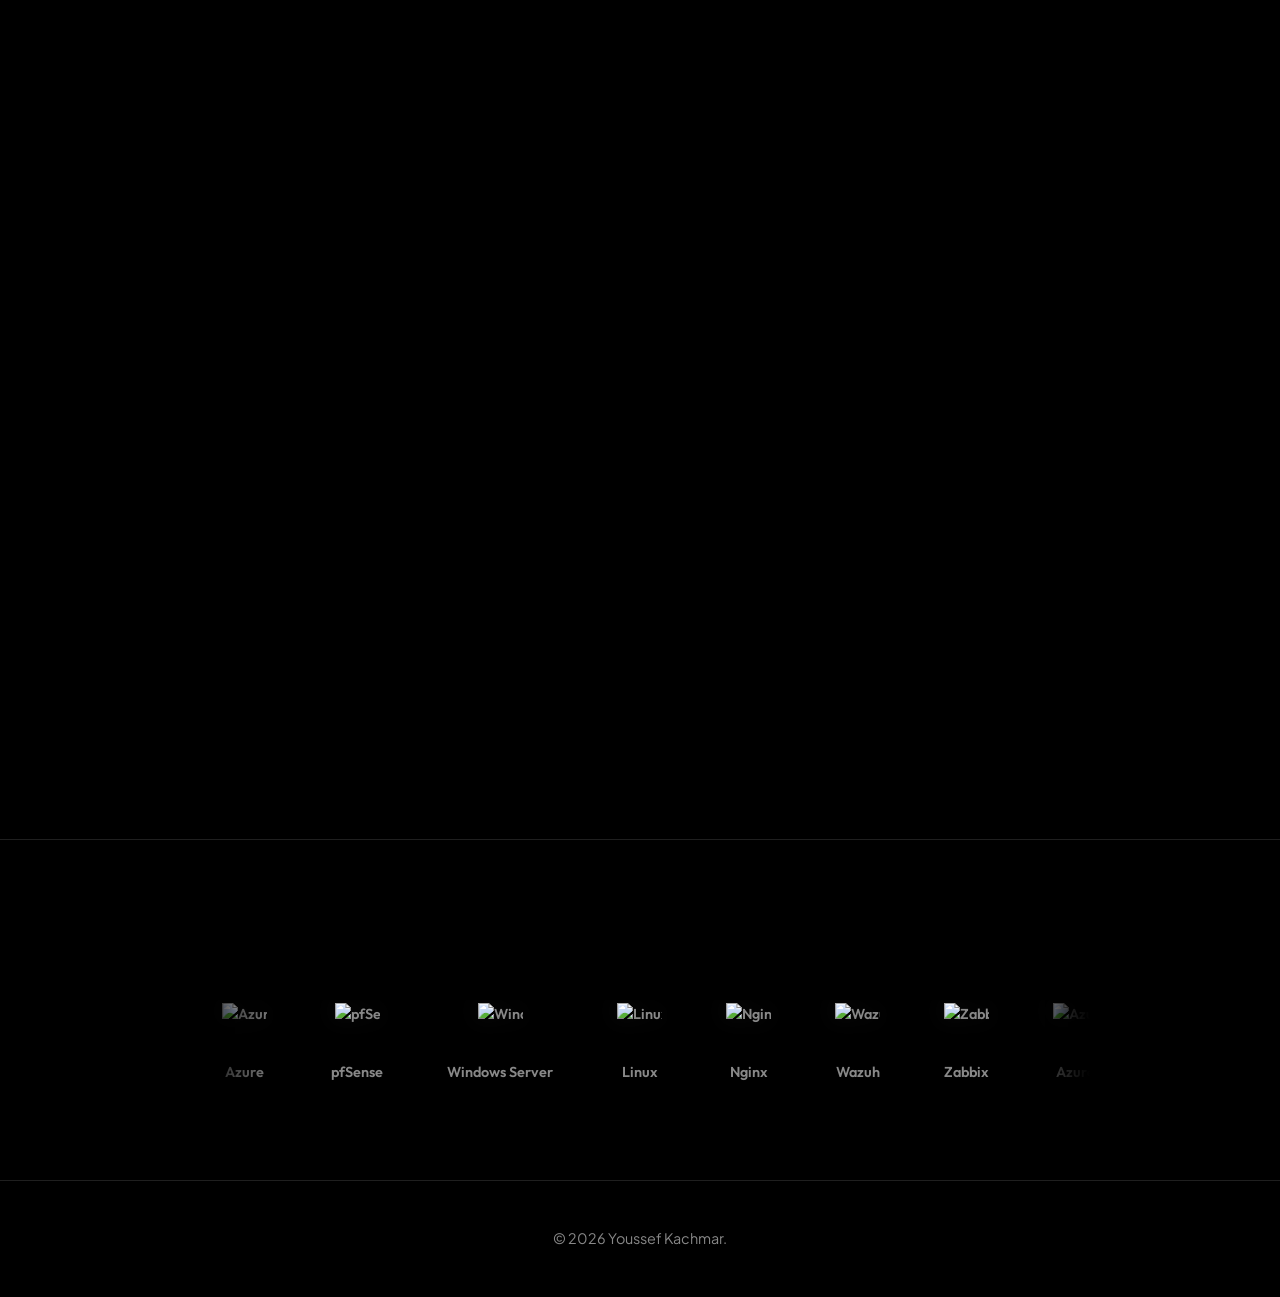
==== commit b4bcfa23: "." ====
--- a/project-azure.html
+++ b/project-azure.html
@@ -3,23 +3,11 @@
 <head>
     <meta charset="utf-8"/>
     <meta content="width=device-width, initial-scale=1.0" name="viewport"/>
-    <meta name="theme-color" content="#000000">
     <title>Secure Azure Infrastructure | Youssef Kachmar</title>
-    <meta name="description" content="Case study: zero-trust Azure deployment with pfSense, Suricata IDS/IPS, Active Directory, HAProxy and Wazuh SIEM. Built by Youssef Kachmar.">
-    <link rel="canonical" href="https://youssefkachmar.github.io/portfolio/project-azure.html">
-    <meta property="og:type" content="article">
-    <meta property="og:title" content="Secure Azure Infrastructure | Youssef Kachmar">
-    <meta property="og:description" content="Zero-trust Azure deployment with pfSense, Suricata IDS/IPS, Active Directory, HAProxy and Wazuh SIEM.">
-    <meta property="og:image" content="https://youssefkachmar.github.io/portfolio/images/og-image.png">
-    <meta name="twitter:card" content="summary_large_image">
-    <link rel="icon" type="image/png" href="images/favicon.png">
-    <link rel="apple-touch-icon" href="images/favicon.png">
-
-    <link href="https://fonts.googleapis.com" rel="preconnect"/>
-    <link href="https://fonts.gstatic.com" rel="preconnect" crossorigin/>
+    
     <link href="https://fonts.googleapis.com/css2?family=Outfit:wght@400;600;800&family=Plus+Jakarta+Sans:wght@400;500;700&display=swap" rel="stylesheet">
     <link href='https://unpkg.com/boxicons@2.1.4/css/boxicons.min.css' rel='stylesheet'>
-    <script src="https://unpkg.com/@studio-freight/lenis@1.0.34/dist/lenis.min.js" defer></script>
+    <script src="https://unpkg.com/@studio-freight/lenis@1.0.34/dist/lenis.min.js"></script>
     <link href="https://unpkg.com/aos@next/dist/aos.css" rel="stylesheet">
     <link href="style.css" rel="stylesheet">
 </head>
@@ -48,29 +36,32 @@
 </nav>
 
 <main class="case-study-main">
-    
-    <!-- PROJECT HERO -->
     <section class="project-hero">
         <div class="hero-content">
-            <span class="hero-badge" data-aos="fade-up" data-i18n="proj_badge">Enterprise Cloud Architecture</span>
-            <h1 class="project-title" data-aos="fade-up" data-aos-delay="100" data-i18n="proj_title">Secure Azure Cloud Infrastructure</h1>
-            <p class="project-subtitle" data-aos="fade-up" data-aos-delay="200" data-i18n="proj_subtitle">A comprehensive, zero-trust cloud network deployment on Microsoft Azure featuring strict Hub-and-Spoke segmentation, IDS/IPS threat detection, and centralized SIEM monitoring.</p>
+            <span class="hero-badge" data-aos="fade-up" data-i18n="proj_badge"></span>
+            <h1 class="project-title" data-aos="fade-up" data-aos-delay="100" data-i18n="proj_title"></h1>
+            <p class="project-subtitle" data-aos="fade-up" data-aos-delay="200" data-i18n="proj_subtitle"></p>
             
-            <div class="project-links" data-aos="fade-up" data-aos-delay="300">
+            <div class="project-links" data-aos="fade-up" data-aos-delay="300" style="gap: 1rem;">
                 <a href="https://github.com/youssefkachmar/azure-secure-infrastructure" target="_blank" class="primary-btn">
-                    <i class='bx bxl-github'></i> <span data-i18n="proj_repo">View Repository</span>
+                    <i class='bx bxl-github'></i> <span data-i18n="proj_repo"></span>
+                </a>
+                <a href="docs/report-de.pdf" target="_blank" class="secondary-btn">
+                    <i class='bx bxs-file-pdf'></i> Report (DE)
+                </a>
+                <a href="docs/report-fr.pdf" target="_blank" class="secondary-btn">
+                    <i class='bx bxs-file-pdf'></i> Rapport (FR)
                 </a>
             </div>
             
             <div class="project-meta-bar" data-aos="fade-up" data-aos-delay="400">
-                <div class="meta-item"><span data-i18n="proj_role_label">Role</span><strong data-i18n="proj_role_val">Network Architect</strong></div>
-                <div class="meta-item"><span data-i18n="proj_env_label">Environment</span><strong data-i18n="proj_env_val">Microsoft Azure IaaS</strong></div>
-                <div class="meta-item"><span data-i18n="proj_sec_label">Security Model</span><strong data-i18n="proj_sec_val">Zero-Trust / Hub-and-Spoke</strong></div>
+                <div class="meta-item"><span data-i18n="proj_role_label"></span><strong data-i18n="proj_role_val"></strong></div>
+                <div class="meta-item"><span data-i18n="proj_env_label"></span><strong data-i18n="proj_env_val"></strong></div>
+                <div class="meta-item"><span data-i18n="proj_sec_label"></span><strong data-i18n="proj_sec_val"></strong></div>
             </div>
         </div>
     </section>
 
-    <!-- MASSIVE TOPOLOGY HERO IMAGE -->
     <section class="full-width-section" data-aos="fade-up" data-aos-delay="500">
         <div class="massive-image-container glow-blue">
             <div class="mac-window">
@@ -80,15 +71,13 @@
         </div>
     </section>
 
-    <!-- EDITORIAL ZIG-ZAG SECTIONS -->
     <section class="editorial-container">
-        
         <div class="editorial-row" data-aos="fade-up">
             <div class="editorial-text">
                 <div class="step-number">01</div>
-                <h2 data-i18n="proj_s1_title">Strict Traffic Control & UDRs</h2>
-                <p data-i18n="proj_s1_p1">To completely eliminate the vulnerabilities of a flat network, the architecture is strictly segmented into dedicated subnets: AD/DNS, Web, Client, VoIP, and Management.</p>
-                <p data-i18n="proj_s1_p2">Using Azure User Defined Routes (UDRs), all outbound and inter-subnet traffic is forcefully funneled through the central pfSense Network Virtual Appliance (NVA). No internal machine can bypass the firewall.</p>
+                <h2 data-i18n="proj_s1_title"></h2>
+                <p data-i18n="proj_s1_p1"></p>
+                <p data-i18n="proj_s1_p2"></p>
             </div>
             <div class="editorial-image glow-purple">
                 <div class="mac-window">
@@ -101,9 +90,9 @@
         <div class="editorial-row reverse" data-aos="fade-up">
             <div class="editorial-text">
                 <div class="step-number">02</div>
-                <h2 data-i18n="proj_s2_title">Central Security Gateway</h2>
-                <p data-i18n="proj_s2_p1">The pfSense Firewall acts as the absolute core of the security perimeter.</p>
-                <p data-i18n="proj_s2_p2">It handles highly granular LAN/WAN filtering, Network Address Translation (NAT) for outbound traffic, and provisions a secure OpenVPN tunnel for remote administration. This ensures root access is never exposed to the public internet.</p>
+                <h2 data-i18n="proj_s2_title"></h2>
+                <p data-i18n="proj_s2_p1"></p>
+                <p data-i18n="proj_s2_p2"></p>
             </div>
             <div class="editorial-image glow-blue">
                 <div class="mac-window">
@@ -116,9 +105,9 @@
         <div class="editorial-row" data-aos="fade-up">
             <div class="editorial-text">
                 <div class="step-number">03</div>
-                <h2 data-i18n="proj_s3_title">Identity & Reverse Proxy</h2>
-                <p data-i18n="proj_s3_p1">A Windows Server instance runs Active Directory (AD DS) to centralize IAM and handle local DNS resolution across the entire virtual network.</p>
-                <p data-i18n="proj_s3_p2">For externally facing services, internal Nginx web servers are securely published using HAProxy. This handles SSL-offloading at the edge and obfuscates internal IP structures from end-users.</p>
+                <h2 data-i18n="proj_s3_title"></h2>
+                <p data-i18n="proj_s3_p1"></p>
+                <p data-i18n="proj_s3_p2"></p>
             </div>
             <div class="editorial-image stacked-images">
                 <div class="mac-window glow-purple mb-4">
@@ -131,16 +120,14 @@
                 </div>
             </div>
         </div>
-
     </section>
 
-    <!-- FULL WIDTH SOC SECTION -->
     <section class="soc-section" data-aos="fade-up">
         <div class="soc-header">
             <div class="step-number" style="margin: 0 auto 1rem;">04</div>
-            <h2 data-i18n="proj_s4_title">Full SOC Observability & IDS/IPS</h2>
-            <p data-i18n="proj_s4_p1">A modern network is blind without monitoring. To defend the perimeter dynamically, Suricata (IDS/IPS) analyzes network flows to detect and block malicious signatures, actively mitigating simulated Nmap port scans.</p>
-            <p data-i18n="proj_s4_p2">Total visibility is maintained using Zabbix for real-time hardware monitoring, while Wazuh (SIEM/HIDS) aggregates system logs into a comprehensive Security Operations Center.</p>
+            <h2 data-i18n="proj_s4_title"></h2>
+            <p data-i18n="proj_s4_p1"></p>
+            <p data-i18n="proj_s4_p2"></p>
         </div>
         
         <div class="soc-gallery">
@@ -159,27 +146,35 @@
         </div>
     </section>
 
-    <!-- TECH STACK ICONS (CENTERED, STATIC, FULL COLOR) -->
     <section class="tech-stack-container">
-        <h2 data-i18n="proj_tech_stack">Technology Stack</h2>
-        <div class="tech-stack-grid">
-            <div class="tech-item"><img src="https://cdn.jsdelivr.net/gh/devicons/devicon@latest/icons/azure/azure-original.svg" alt="Azure"><span>Azure</span></div>
-            <div class="tech-item"><img src="https://cdn.jsdelivr.net/gh/walkxcode/dashboard-icons/png/pfsense.png" alt="pfSense"><span>pfSense</span></div>
-            <div class="tech-item"><img src="https://cdn.jsdelivr.net/gh/devicons/devicon@latest/icons/windows8/windows8-original.svg" alt="Windows Server"><span>Windows Server</span></div>
-            <div class="tech-item"><img src="https://cdn.jsdelivr.net/gh/devicons/devicon@latest/icons/linux/linux-original.svg" alt="Linux"><span>Linux</span></div>
-            <div class="tech-item"><img src="https://cdn.jsdelivr.net/gh/devicons/devicon@latest/icons/nginx/nginx-original.svg" alt="Nginx"><span>Nginx</span></div>
-            <div class="tech-item"><img src="https://cdn.jsdelivr.net/gh/walkxcode/dashboard-icons/png/suricata.png" alt="Suricata"><span>Suricata</span></div>
-            <div class="tech-item"><img src="https://cdn.jsdelivr.net/gh/walkxcode/dashboard-icons/png/zabbix.png" alt="Zabbix"><span>Zabbix</span></div>
+        <h2 data-i18n="proj_tech_stack"></h2>
+        <div class="tech-marquee-wrapper">
+            <div class="tech-stack-track">
+                <div class="tech-item"><img src="https://cdn.jsdelivr.net/gh/devicons/devicon@latest/icons/azure/azure-original.svg" alt="Azure"><span>Azure</span></div>
+                <div class="tech-item"><img src="https://cdn.jsdelivr.net/gh/devicons/devicon@latest/icons/pfsense/pfsense-original.svg" alt="pfSense"><span>pfSense</span></div>
+                <div class="tech-item"><img src="https://cdn.jsdelivr.net/gh/devicons/devicon@latest/icons/windows8/windows8-original.svg" alt="Windows Server"><span>Windows Server</span></div>
+                <div class="tech-item"><img src="https://cdn.jsdelivr.net/gh/devicons/devicon@latest/icons/linux/linux-original.svg" alt="Linux"><span>Linux</span></div>
+                <div class="tech-item"><img src="https://cdn.jsdelivr.net/gh/devicons/devicon@latest/icons/nginx/nginx-original.svg" alt="Nginx"><span>Nginx</span></div>
+                <div class="tech-item"><img src="https://cdn.jsdelivr.net/gh/homarr-labs/dashboard-icons/svg/wazuh.svg" alt="Wazuh"><span>Wazuh</span></div>
+                <div class="tech-item"><img src="https://raw.githubusercontent.com/walkxcode/dashboard-icons/main/svg/zabbix.svg" alt="Zabbix"><span>Zabbix</span></div>
+
+                <div class="tech-item"><img src="https://cdn.jsdelivr.net/gh/devicons/devicon@latest/icons/azure/azure-original.svg" alt="Azure"><span>Azure</span></div>
+                <div class="tech-item"><img src="https://cdn.jsdelivr.net/gh/devicons/devicon@latest/icons/pfsense/pfsense-original.svg" alt="pfSense"><span>pfSense</span></div>
+                <div class="tech-item"><img src="https://cdn.jsdelivr.net/gh/devicons/devicon@latest/icons/windows8/windows8-original.svg" alt="Windows Server"><span>Windows Server</span></div>
+                <div class="tech-item"><img src="https://cdn.jsdelivr.net/gh/devicons/devicon@latest/icons/linux/linux-original.svg" alt="Linux"><span>Linux</span></div>
+                <div class="tech-item"><img src="https://cdn.jsdelivr.net/gh/devicons/devicon@latest/icons/nginx/nginx-original.svg" alt="Nginx"><span>Nginx</span></div>
+                <div class="tech-item"><img src="https://cdn.jsdelivr.net/gh/homarr-labs/dashboard-icons/svg/wazuh.svg" alt="Wazuh"><span>Wazuh</span></div>
+                <div class="tech-item"><img src="https://raw.githubusercontent.com/walkxcode/dashboard-icons/main/svg/zabbix.svg" alt="Zabbix"><span>Zabbix</span></div>
+            </div>
         </div>
     </section>
-
 </main>
 
 <footer class="main-footer">
     <p>© 2026 Youssef Kachmar.</p>
 </footer>
 
-<script src="script.js?v=12"></script>
+<script src="script.js"></script>
 <script src="https://unpkg.com/aos@next/dist/aos.js"></script>
 
 </body>
--- a/style.css
+++ b/style.css
@@ -1,51 +1,21 @@
 :root {
-    /* --- PREMIUM B&W THEME --- */
-    --bg-dark: #000000;
-    --bg-card: rgba(10, 10, 10, 0.7);
+    --bg-dark: #000000;                
+    --bg-card: rgba(10, 10, 10, 0.7); 
     --input-bg: #050505;
-
-    --primary: #ffffff;
-    --primary-invert: #000000;
-
-    --text-main: #ededed;
-    --text-muted: #a3a3a3;
-    --text-subtle: #6b7280;
-
-    --border-light: #1f1f1f;
+    --primary: #ffffff;                
+    --primary-invert: #000000;      
+    --text-main: #ededed;              
+    --text-muted: #888888;             
+    --border-light: #1f1f1f; 
     --border-hover: #444444;
-
-    /* Single accent token — swap the two stops below to theme the whole site.
-       Examples: Cisco blue #1ba0d7, pfSense orange #f26522, terminal green #22c55e. */
-    --accent: #ffffff;
-    --accent-soft: rgba(255, 255, 255, 0.08);
     --gradient-accent: linear-gradient(135deg, #ffffff 0%, #666666 100%);
-
     --font-heading: 'Outfit', sans-serif;
     --font-body: 'Plus Jakarta Sans', sans-serif;
-    --font-mono: 'Fira Code', ui-monospace, monospace;
-
     --transition: all 0.25s ease-out;
 }
 
-@media (prefers-reduced-motion: reduce) {
-    *, *::before, *::after {
-        animation-duration: 0.01ms !important;
-        animation-iteration-count: 1 !important;
-        transition-duration: 0.01ms !important;
-        scroll-behavior: auto !important;
-    }
-}
-
-/* Accessibility: skip link + focus-visible ring */
-.skip-link { position: absolute; top: -40px; left: 8px; background: var(--primary); color: var(--primary-invert); padding: 8px 14px; border-radius: 6px; font-weight: 700; z-index: 10000; transition: top 0.2s ease; }
-.skip-link:focus { top: 8px; outline: 2px solid var(--accent); outline-offset: 2px; }
-
-:focus-visible { outline: 2px solid var(--accent); outline-offset: 3px; border-radius: 4px; }
-button:focus-visible, a:focus-visible { outline: 2px solid var(--accent); outline-offset: 3px; }
-
 *, *::before, *::after { box-sizing: border-box; }
 
-/* Lenis Smooth Scroll requires this */
 html.lenis { height: auto; }
 .lenis.lenis-smooth { scroll-behavior: auto; }
 .lenis.lenis-smooth[data-lenis-prevent] { overscroll-behavior: contain; }
@@ -54,7 +24,6 @@
 body { background-color: var(--bg-dark); color: var(--text-main); font-family: var(--font-body); margin: 0; line-height: 1.6; overflow-x: hidden; }
 body.modal-open { overflow: hidden; }
 
-/* SYSADMIN BOOT SCREEN */
 #boot-screen {
     position: fixed; top: 0; left: 0; width: 100vw; height: 100vh;
     background-color: #000000; z-index: 99999;
@@ -63,25 +32,21 @@
 }
 .boot-text { font-family: 'Fira Code', monospace; color: #a1a1aa; font-size: 0.9rem; white-space: pre-line; line-height: 1.5; }
 
-/* TYPOGRAPHY */
 h1, h2, h3, h4 { font-family: var(--font-heading); color: var(--primary); font-weight: 700; margin: 0; letter-spacing: -0.5px; }
 .gradient-text { background: var(--gradient-accent); -webkit-background-clip: text; background-clip: text; color: transparent; }
 a { text-decoration: none; color: inherit; transition: var(--transition); }
 
-/* --- NAVIGATION --- */
 .main-nav { position: fixed; top: 0; width: 100%; z-index: 1000; padding: 1rem 2rem; background: rgba(0, 0, 0, 0.7); backdrop-filter: blur(15px); border-bottom: 1px solid var(--border-light); }
 .nav-content { max-width: 1200px; margin: 0 auto; display: flex; justify-content: space-between; align-items: center; position: relative; }
 .logo { font-family: var(--font-heading); font-weight: 800; font-size: 1.5rem; letter-spacing: -1px; z-index: 2; }
 .logo .dot { color: var(--text-muted); }
 
-/* Centered Navigation Links */
 .nav-links { display: flex; gap: 2rem; align-items: center; position: absolute; left: 50%; transform: translateX(-50%); }
 .nav-links a { font-size: 0.9rem; color: var(--text-muted); font-weight: 500; }
 .nav-links a:hover { color: var(--primary); }
 
 .nav-controls { display: flex; align-items: center; gap: 15px; z-index: 2; }
 
-/* LANGUAGE DROPDOWN */
 .lang-dropdown { position: relative; }
 .dropdown-trigger { font-family: var(--font-body); background: transparent; border: 1px solid var(--border-light); color: var(--text-muted); padding: 8px 12px; border-radius: 6px; font-weight: 600; font-size: 0.85rem; cursor: pointer; display: flex; align-items: center; gap: 5px; transition: var(--transition); }
 .dropdown-trigger:hover { border-color: var(--primary); color: var(--primary); }
@@ -90,14 +55,12 @@
 .dropdown-menu button { font-family: var(--font-body); background: transparent; border: none; padding: 10px 15px; color: var(--text-muted); text-align: left; font-size: 0.85rem; font-weight: 500; cursor: pointer; transition: var(--transition); }
 .dropdown-menu button:hover { background: var(--border-light); color: var(--primary); }
 
-/* RESUME DROPDOWN */
 .hero-resume-wrapper { position: relative; width: 100%; }
 .hero-resume-menu { position: absolute; top: calc(100% + 8px); left: 0; width: 100%; background: var(--bg-card); border: 1px solid var(--border-light); border-radius: 6px; padding: 5px; min-width: 160px; display: none; flex-direction: column; z-index: 2000; backdrop-filter: blur(10px);}
 .hero-resume-menu.active { display: flex; }
 .hero-resume-menu a { color: var(--text-muted); font-size: 0.9rem; padding: 10px 12px; border-radius: 4px; display: flex; justify-content: space-between; align-items: center; }
 .hero-resume-menu a:hover { background: var(--border-light); color: var(--primary); }
 
-/* MOBILE NAV */
 .mobile-menu-icon { display: none; background: transparent; border: none; font-size: 2rem; color: var(--primary); cursor: pointer; margin-left: auto; }
 .mobile-nav-overlay { position: fixed; top: 0; left: 0; width: 100%; height: 100%; background: var(--bg-dark); z-index: 2000; opacity: 0; visibility: hidden; transform: translateY(-10px); transition: var(--transition); display: flex; flex-direction: column; padding: 2rem; box-sizing: border-box; }
 .mobile-nav-overlay.active { opacity: 1; visibility: visible; transform: translateY(0); }
@@ -117,14 +80,10 @@
     .mobile-menu-icon { display: block; z-index: 2; }
 }
 
-/* HERO */
 .hero { min-height: 100vh; display: flex; align-items: center; justify-content: space-between; max-width: 1200px; margin: 0 auto; padding: 8rem 2rem 4rem; }
 .hero-text { max-width: 600px; }
 .hero-badge { color: var(--text-muted); font-size: 0.85rem; font-weight: 600; letter-spacing: 1px; text-transform: uppercase; display: inline-block; margin-bottom: 1.5rem; padding: 6px 12px; border: 1px solid var(--border-light); border-radius: 4px; background: rgba(0,0,0,0.5); backdrop-filter: blur(5px);}
-.hero h1 { font-size: clamp(2.75rem, 5vw, 4.25rem); line-height: 1.05; margin-bottom: 1.25rem; letter-spacing: -1.5px; }
-.availability-line { display: inline-flex; flex-wrap: wrap; align-items: center; gap: 10px; font-family: var(--font-mono); font-size: 0.78rem; color: var(--text-muted); margin: 0 0 2rem; padding: 6px 14px; border: 1px solid var(--border-light); border-radius: 999px; background: rgba(0,0,0,0.4); backdrop-filter: blur(5px); max-width: 100%; }
-.avail-dot { width: 8px; height: 8px; border-radius: 50%; background: #22c55e; box-shadow: 0 0 0 0 rgba(34,197,94,0.7); animation: pulse-dot 2.2s ease-out infinite; flex-shrink: 0; }
-@keyframes pulse-dot { 0% { box-shadow: 0 0 0 0 rgba(34,197,94,0.6); } 70% { box-shadow: 0 0 0 8px rgba(34,197,94,0); } 100% { box-shadow: 0 0 0 0 rgba(34,197,94,0); } }
+.hero h1 { font-size: 4rem; line-height: 1.05; margin-bottom: 1.5rem; }
 .hero-description { color: var(--text-muted); font-size: 1.1rem; margin-bottom: 3rem; max-width: 500px; }
 .hero-btns { display: flex; gap: 1rem; align-items: stretch; }
 .primary-btn, .secondary-btn { padding: 1rem 2rem; border-radius: 6px; font-weight: 600; font-size: 1rem; display: flex; align-items: center; justify-content: center; gap: 8px; width: 100%; cursor: pointer; font-family: var(--font-body); transition: var(--transition); text-decoration: none; }
@@ -132,29 +91,20 @@
 .primary-btn:hover { background: transparent; color: var(--primary); }
 .secondary-btn { background: rgba(0,0,0,0.5); backdrop-filter: blur(5px); color: var(--primary); border: 1px solid var(--border-light); }
 .secondary-btn:hover { border-color: var(--primary); }
-.image-container { width: 340px; height: 440px; position: relative; }
-.image-container::before { content: ""; position: absolute; inset: -20px; border-radius: 20px; background: radial-gradient(circle at 30% 20%, rgba(255,255,255,0.12), transparent 65%); filter: blur(24px); z-index: 0; pointer-events: none; }
-.image-container img { width: 100%; height: 100%; object-fit: cover; border-radius: 12px; border: 1px solid var(--border-light); position: relative; z-index: 1; display: block; }
-
-@media(max-width: 868px) {
-    .hero { flex-direction: column-reverse; text-align: left; gap: 3rem; }
-    .hero h1 { font-size: clamp(2.5rem, 9vw, 3.25rem); }
-    .availability-line { font-size: 0.78rem; }
-    .image-container { width: 280px; height: 360px; }
-}
-
-/* SECTIONS */
+.image-container { width: 320px; height: 420px; position: relative; }
+.image-container img { width: 100%; height: 100%; object-fit: cover; border-radius: 12px; border: 1px solid var(--border-light); }
+
+@media(max-width: 868px) { .hero { flex-direction: column-reverse; text-align: left; gap: 3rem; } .hero h1 { font-size: 3rem; } }
+
 .container { max-width: 1000px; margin: 0 auto; padding: 6rem 2rem; }
-.container h2 { font-size: clamp(2.25rem, 4.5vw, 3rem); margin-bottom: 4rem; letter-spacing: -1px; }
-
-/* DYNAMIC SPOTLIGHT CARDS */
+.container h2 { font-size: 2.5rem; margin-bottom: 4rem; }
+
 .spotlight-card { position: relative; background: var(--bg-card); backdrop-filter: blur(10px); border-radius: 12px; border: 1px solid var(--border-light); transition: border-color 0.3s; overflow: hidden; }
 .spotlight-card::before { content: ""; position: absolute; top: 0; left: 0; right: 0; bottom: 0; background: radial-gradient(800px circle at var(--mouse-x, 0) var(--mouse-y, 0), rgba(255, 255, 255, 0.05), transparent 40%); opacity: 0; transition: opacity 0.3s; pointer-events: none; z-index: 1; }
 .spotlight-card:hover { border-color: var(--border-hover); }
 .spotlight-card:hover::before { opacity: 1; }
 .spotlight-card > * { position: relative; z-index: 2; }
 
-/* UNIFIED BOX (Education & Experience) */
 .unified-card { padding: 3rem; }
 .unified-item:not(:last-child) { border-bottom: 1px solid var(--border-light); padding-bottom: 2.5rem; margin-bottom: 2.5rem; }
 .card-header-row { display: flex; justify-content: space-between; align-items: center; margin-bottom: 0.5rem; }
@@ -166,7 +116,6 @@
 .styled-list li { margin-bottom: 0.5rem; }
 @media (max-width: 600px) { .card-header-row { flex-direction: column; align-items: flex-start; gap: 8px; } .unified-card { padding: 1.5rem; } }
 
-/* GRIDS (Skills) */
 .skills-grid { display: grid; grid-template-columns: repeat(auto-fit, minmax(300px, 1fr)); gap: 1.5rem; }
 .skill-card { padding: 2.5rem; }
 .skill-icon { font-size: 2rem; color: var(--primary); margin-bottom: 1.5rem; }
@@ -175,7 +124,6 @@
 .lang-dot { width: 4px; height: 4px; background: var(--border-light); border-radius: 50%; margin: 0 10px; }
 .text-muted { color: var(--text-muted); margin-left: auto; font-size: 0.85rem; }
 
-/* CERTS */
 .cert-grid { display: flex; flex-wrap: wrap; justify-content: center; gap: 1.5rem; }
 .cert-card { padding: 2rem; display: flex; align-items: flex-start; gap: 1.5rem; flex: 1 1 calc(50% - 1.5rem); min-width: 300px; max-width: 480px; }
 .cert-centered { flex: 0 1 480px; }
@@ -197,13 +145,12 @@
 .btn-view-cert { flex: 1; min-width: 130px; background: transparent; border: 1px solid var(--border-light); color: var(--text-muted); padding: 8px 12px; border-radius: 4px; font-size: 0.8rem; font-weight: 600; display: inline-flex; justify-content: center; align-items: center; gap: 5px; transition: var(--transition); text-align: center; text-decoration: none;}
 .btn-view-cert:hover { border-color: var(--primary); color: var(--primary); }
 
-/* PROJECTS (Home Page) */
 .projects-grid { display: grid; grid-template-columns: repeat(auto-fit, minmax(300px, 1fr)); gap: 1.5rem; }
 .project-card { display: flex; flex-direction: column; padding: 0; }
 .project-content { padding: 2rem; display: flex; flex-direction: column; flex: 1; }
 .project-icon { font-size: 2rem; margin-bottom: 1rem; }
 .project-cover { width: 100%; height: 220px; border-bottom: 1px solid var(--border-light); overflow: hidden; }
-.project-cover img { width: 100%; height: 100%; object-fit: cover; transition: var(--transition); } /* NO GRAYSCALE */
+.project-cover img { width: 100%; height: 100%; object-fit: cover; transition: var(--transition); }
 .project-card:hover .project-cover img { transform: scale(1.05); }
 .project-content h3 { font-size: 1.4rem; margin-bottom: 0.5rem; }
 .project-content p { color: var(--text-muted); margin-bottom: 2rem; }
@@ -213,18 +160,45 @@
 .github-btn { font-size: 1.5rem; color: var(--text-muted); }
 .github-btn:hover { color: var(--primary); }
 
-/* FAQ SECTION */
-.faq-container { display: flex; flex-direction: column; gap: 1rem; }
-.faq-item { background: var(--bg-card); border-radius: 12px; border: 1px solid var(--border-light); overflow: hidden; transition: var(--transition); }
-.faq-question { width: 100%; display: flex; justify-content: space-between; align-items: center; padding: 1.5rem 2rem; background: transparent; border: none; color: var(--primary); font-family: var(--font-heading); font-size: 1.1rem; font-weight: 600; cursor: pointer; text-align: left; transition: var(--transition); }
+#faq { padding-top: 8rem; padding-bottom: 8rem; }
+.faq-header-centered { text-align: center; margin-bottom: 3rem; }
+.faq-header-centered h2 { font-size: 2rem; letter-spacing: 1px; text-transform: uppercase; margin-bottom: 1rem; color: var(--primary); }
+.header-line { width: 60px; height: 3px; background: var(--border-hover); margin: 0 auto; }
+.faq-main-box { max-width: 950px; margin: 0 auto; background: var(--bg-card); border: 1px solid var(--border-light); border-radius: 12px; padding: 1rem 3rem; box-shadow: 0 20px 50px rgba(0,0,0,0.5); }
+.faq-item { border-bottom: 1px solid var(--border-light); padding: 1.5rem 0; overflow: hidden; }
+.faq-item:last-child { border-bottom: none; }
+.faq-question { width: 100%; display: flex; justify-content: space-between; align-items: center; background: transparent; border: none; color: var(--primary); font-family: var(--font-heading); font-size: 1.15rem; font-weight: 700; cursor: pointer; text-align: left; transition: var(--transition); padding: 0; }
 .faq-question:hover { color: var(--text-muted); }
-.faq-question i { font-size: 1.5rem; color: var(--text-muted); transition: transform 0.3s ease; }
-.faq-answer { display: grid; grid-template-rows: 0fr; transition: grid-template-rows 0.3s ease; padding: 0 2rem; }
-.faq-answer-inner { overflow: hidden; color: var(--text-muted); line-height: 1.6; }
-.faq-item.active .faq-answer { grid-template-rows: 1fr; padding-bottom: 1.5rem; }
-.faq-item.active .faq-question i { transform: rotate(180deg); color: var(--primary); }
-
-/* CONTACT */
+.faq-question i { font-size: 1.5rem; color: var(--text-muted); transition: transform 0.3s; }
+.faq-answer { display: grid; grid-template-rows: 0fr; transition: grid-template-rows 0.4s cubic-bezier(0.4, 0, 0.2, 1); }
+.faq-answer-inner { overflow: hidden; color: var(--text-muted); line-height: 1.6; font-size: 0.95rem; }
+.faq-item.active .faq-answer { grid-template-rows: 1fr; }
+.faq-item.active .faq-answer-inner { padding-top: 1.5rem; padding-bottom: 0.5rem; }
+.faq-item.active .faq-question i { color: var(--primary); }
+.mb-2 { margin-bottom: 0.5rem; }
+.mb-4 { margin-bottom: 1.5rem; }
+.mt-4 { margin-top: 1.5rem; }
+.faq-answer-inner h4 { font-size: 1.1rem; color: var(--primary); }
+.visa-grid { display: grid; grid-template-columns: 1fr 1fr; gap: 1.5rem; margin: 1.5rem 0; }
+.visa-card { border: 1px solid var(--border-light); border-radius: 8px; padding: 1.5rem; background: #050505; display: flex; flex-direction: column; }
+.visa-card p { margin-bottom: 1rem; }
+.visa-card strong { color: var(--primary); }
+.visa-wait { margin-top: auto; font-weight: 800; font-family: var(--font-heading); font-size: 1rem; color: var(--primary); letter-spacing: 0.5px; }
+.wait-subtext { font-size: 0.85rem; font-style: italic; font-weight: normal; color: var(--text-muted); font-family: var(--font-body); display: block; margin-top: 0.5rem; text-transform: none; letter-spacing: 0; }
+.security-callout { border-left: 3px solid var(--border-hover); padding: 1rem 1.5rem; background: rgba(255,255,255,0.02); margin: 1rem 0; font-style: italic; border-radius: 0 8px 8px 0; }
+.security-callout strong { color: var(--primary); font-style: normal; }
+.download-pdf-btn { display: block; width: 100%; text-align: center; padding: 1rem; background: #111; border: 1px solid var(--border-light); color: var(--primary); font-weight: 600; border-radius: 8px; text-decoration: underline; margin: 2.5rem 0; transition: var(--transition); }
+.download-pdf-btn:hover { background: #1a1a1a; border-color: var(--border-hover); color: var(--primary); }
+.faq-sources { border-top: 1px solid var(--border-light); padding-top: 1.5rem; }
+.source-disclaimer { font-size: 0.85rem; font-style: italic; margin-bottom: 1rem; }
+.faq-sources a { display: block; color: var(--text-muted); font-size: 0.85rem; text-decoration: underline; margin-bottom: 0.5rem; transition: 0.2s; }
+.faq-sources a:hover { color: var(--primary); }
+
+@media (max-width: 800px) {
+    .faq-main-box { padding: 1rem 1.5rem; }
+    .visa-grid { grid-template-columns: 1fr; }
+}
+
 .contact-card { display: grid; grid-template-columns: 1fr 1fr; gap: 4rem; padding: 4rem; align-items: center; }
 .contact-info h2 { margin-bottom: 1rem; }
 .contact-info p { color: var(--text-muted); margin-bottom: 2rem; }
@@ -241,10 +215,8 @@
 .submit-btn { background: var(--primary); color: var(--primary-invert); padding: 1rem; border: none; border-radius: 6px; font-weight: 700; font-size: 1rem; cursor: pointer; display: flex; align-items: center; justify-content: center; gap: 8px; transition: var(--transition); z-index: 2;}
 .submit-btn:hover { background: var(--text-muted); }
 
-/* FOOTER */
 .main-footer { text-align: center; padding: 2rem; color: var(--text-muted); border-top: 1px solid var(--border-light); font-size: 0.9rem; background: rgba(0,0,0,0.5);}
 
-/* MODALS */
 .modal { display: none; position: fixed; top: 0; left: 0; width: 100%; height: 100%; background: rgba(0,0,0,0.9); z-index: 2000; align-items: center; justify-content: center; backdrop-filter: blur(5px); }
 .modal.active { display: flex; }
 .modal-content { background: var(--bg-card); padding: 2rem; border-radius: 12px; width: 90%; max-width: 800px; max-height: 90vh; overflow-y: auto; position: relative; border: 1px solid var(--border-light); }
@@ -276,30 +248,26 @@
     .project-modal-image-wrapper { height: 220px; }
 }
 
-/* =========================================================
-   --- EDITORIAL PROJECT PAGE (project-azure.html) --- 
-   ========================================================= */
-
 .project-page-body { background: #000000; }
 .case-study-main { padding-top: 6rem; overflow: hidden; }
 
-/* Hero Section */
 .project-hero { text-align: center; padding-top: 4rem; padding-bottom: 2rem; max-width: 1000px; margin: 0 auto; padding-left: 2rem; padding-right: 2rem; }
 .hero-badge { display: inline-block; color: var(--primary); border: 1px solid var(--border-light); padding: 8px 16px; border-radius: 30px; font-size: 0.85rem; font-weight: 600; letter-spacing: 1px; text-transform: uppercase; margin-bottom: 1.5rem; background: rgba(255,255,255,0.05); }
 .project-title { font-size: 5rem; line-height: 1.05; margin: 0 0 1.5rem 0; letter-spacing: -2px; }
 .project-subtitle { font-size: 1.25rem; color: var(--text-muted); max-width: 800px; margin: 0 auto 3rem; line-height: 1.6; }
-
-/* Meta Data Bar */
+.project-links { display: flex; justify-content: center; margin-bottom: 4rem; }
+
 .project-meta-bar { display: flex; justify-content: center; gap: 4rem; border-top: 1px solid var(--border-light); border-bottom: 1px solid var(--border-light); padding: 2rem 0; }
-
-/* Massive Images & Glow Effects */
+.meta-item { display: flex; flex-direction: column; text-align: left; gap: 0.5rem; }
+.meta-item span { color: var(--text-muted); font-size: 0.85rem; text-transform: uppercase; letter-spacing: 2px; font-weight: 600; }
+.meta-item strong { color: var(--primary); font-size: 1.2rem; font-family: var(--font-heading); }
+
 .full-width-section { max-width: 1400px; margin: 0 auto 8rem; padding: 0 2rem; }
 .massive-image-container { width: 100%; border-radius: 16px; position: relative; }
 .glow-blue::before { content: ''; position: absolute; top: 50%; left: 50%; transform: translate(-50%, -50%); width: 90%; height: 90%; background: rgba(56, 200, 250, 0.15); filter: blur(100px); z-index: -1; pointer-events: none; }
 .glow-purple::before { content: ''; position: absolute; top: 50%; left: 50%; transform: translate(-50%, -50%); width: 90%; height: 90%; background: rgba(147, 51, 234, 0.15); filter: blur(100px); z-index: -1; pointer-events: none; }
 .glow-red::before { content: ''; position: absolute; top: 50%; left: 50%; transform: translate(-50%, -50%); width: 90%; height: 90%; background: rgba(239, 68, 68, 0.15); filter: blur(100px); z-index: -1; pointer-events: none; }
 
-/* Editorial Zig-Zag Layout */
 .editorial-container { max-width: 1400px; margin: 0 auto; padding: 0 2rem; display: flex; flex-direction: column; gap: 10rem; margin-bottom: 10rem; }
 .editorial-row { display: flex; align-items: center; gap: 6rem; }
 .editorial-row.reverse { flex-direction: row-reverse; }
@@ -313,7 +281,6 @@
 .stacked-images { display: flex; flex-direction: column; gap: 2rem; }
 .mb-4 { margin-bottom: 2rem; }
 
-/* Mac Window UI */
 .mac-window { background: #0a0a0a; border: 1px solid var(--border-light); border-radius: 12px; overflow: hidden; width: 100%; box-shadow: 0 30px 60px rgba(0,0,0,0.8); position: relative; z-index: 2; }
 .mac-header { height: 36px; background: #111; border-bottom: 1px solid #222; display: flex; align-items: center; padding: 0 16px; gap: 8px; }
 .mac-dot { width: 12px; height: 12px; border-radius: 50%; background: #333; }
@@ -321,9 +288,8 @@
 .mac-dot:nth-child(2) { background: #ffbd2e; }
 .mac-dot:nth-child(3) { background: #27c93f; }
 .mac-title { margin-left: auto; color: #666; font-size: 0.8rem; font-family: 'Fira Code', monospace; }
-.mac-window img { width: 100%; display: block; object-fit: cover; } /* NO GRAYSCALE! FULL COLOR ALWAYS */
-
-/* Full Width SOC Section */
+.mac-window img { width: 100%; display: block; object-fit: cover; }
+
 .soc-section { max-width: 1600px; margin: 0 auto 6rem; padding: 0 2rem; border-top: 1px solid var(--border-light); padding-top: 6rem; }
 .soc-header { text-align: center; max-width: 800px; margin: 0 auto 5rem; }
 .soc-header h2 { font-size: 3.5rem; margin-bottom: 1.5rem; letter-spacing: -1px; }
@@ -333,21 +299,16 @@
 .soc-gallery .mac-window { transition: transform 0.4s ease; }
 .soc-gallery .mac-window:hover { transform: translateY(-10px); }
 
-/* --- TECH STACK (STATIC, CENTERED, FULL COLOR) --- */
 .tech-stack-container { text-align: center; border-top: 1px solid var(--border-light); padding-top: 6rem; padding-bottom: 6rem; }
 .tech-stack-container h2 { font-size: 2.5rem; margin-bottom: 4rem; letter-spacing: -1px; }
-
-.tech-stack-grid { display: flex; flex-wrap: wrap; justify-content: center; gap: 5rem; max-width: 1200px; margin: 0 auto; }
-
-.tech-item { display: flex; flex-direction: column; align-items: center; gap: 1rem; color: var(--text-muted); font-weight: 600; font-family: var(--font-heading); transition: var(--transition); cursor: default;}
-
-/* ALWAYS COLORED - NO GRAYSCALE FILTER AT ALL */
-.tech-item img { width: 70px; height: 70px; object-fit: contain; filter: drop-shadow(0 0 10px rgba(255,255,255,0.05)); transition: var(--transition); }
-
-.tech-item:hover { color: var(--primary); transform: translateY(-8px); }
-.tech-item:hover img { filter: drop-shadow(0 0 25px rgba(255,255,255,0.25)); }
-
-/* Editorial Responsive Adjustments */
+.tech-marquee-wrapper { max-width: 900px; margin: 0 auto; overflow: hidden; position: relative; white-space: nowrap; -webkit-mask-image: linear-gradient(to right, transparent, black 10%, black 90%, transparent); mask-image: linear-gradient(to right, transparent, black 10%, black 90%, transparent); }
+.tech-stack-track { display: inline-flex; flex-direction: row; align-items: center; width: max-content; gap: 4rem; padding-left: 2rem; animation: scrollMarqueeSlow 40s linear infinite; }
+.tech-item { display: inline-flex; flex-direction: column; align-items: center; justify-content: center; gap: 0.8rem; color: var(--text-muted); font-weight: 600; font-family: var(--font-heading); font-size: 0.9rem; transition: var(--transition); cursor: default; }
+.tech-item img { width: 45px; height: 45px; object-fit: contain; filter: drop-shadow(0 0 10px rgba(255,255,255,0.05)); transition: var(--transition); }
+.tech-item:hover { color: var(--primary); transform: translateY(-5px); }
+.tech-item:hover img { filter: drop-shadow(0 0 20px rgba(255,255,255,0.25)); }
+@keyframes scrollMarqueeSlow { 0% { transform: translateX(0); } 100% { transform: translateX(calc(-50% - 1rem)); } }
+
 @media (max-width: 1100px) {
     .editorial-row, .editorial-row.reverse { flex-direction: column; gap: 4rem; }
     .editorial-text { max-width: 100%; text-align: center; }
@@ -355,6 +316,9 @@
     .soc-gallery { grid-template-columns: 1fr; }
     .project-title { font-size: 3.5rem; }
 }
+@media (max-width: 950px) {
+    .tech-marquee-wrapper { max-width: 100%; }
+}
 @media (max-width: 768px) {
     .project-meta-bar { flex-direction: column; gap: 2rem; align-items: center; text-align: center; }
     .project-title { font-size: 2.8rem; }
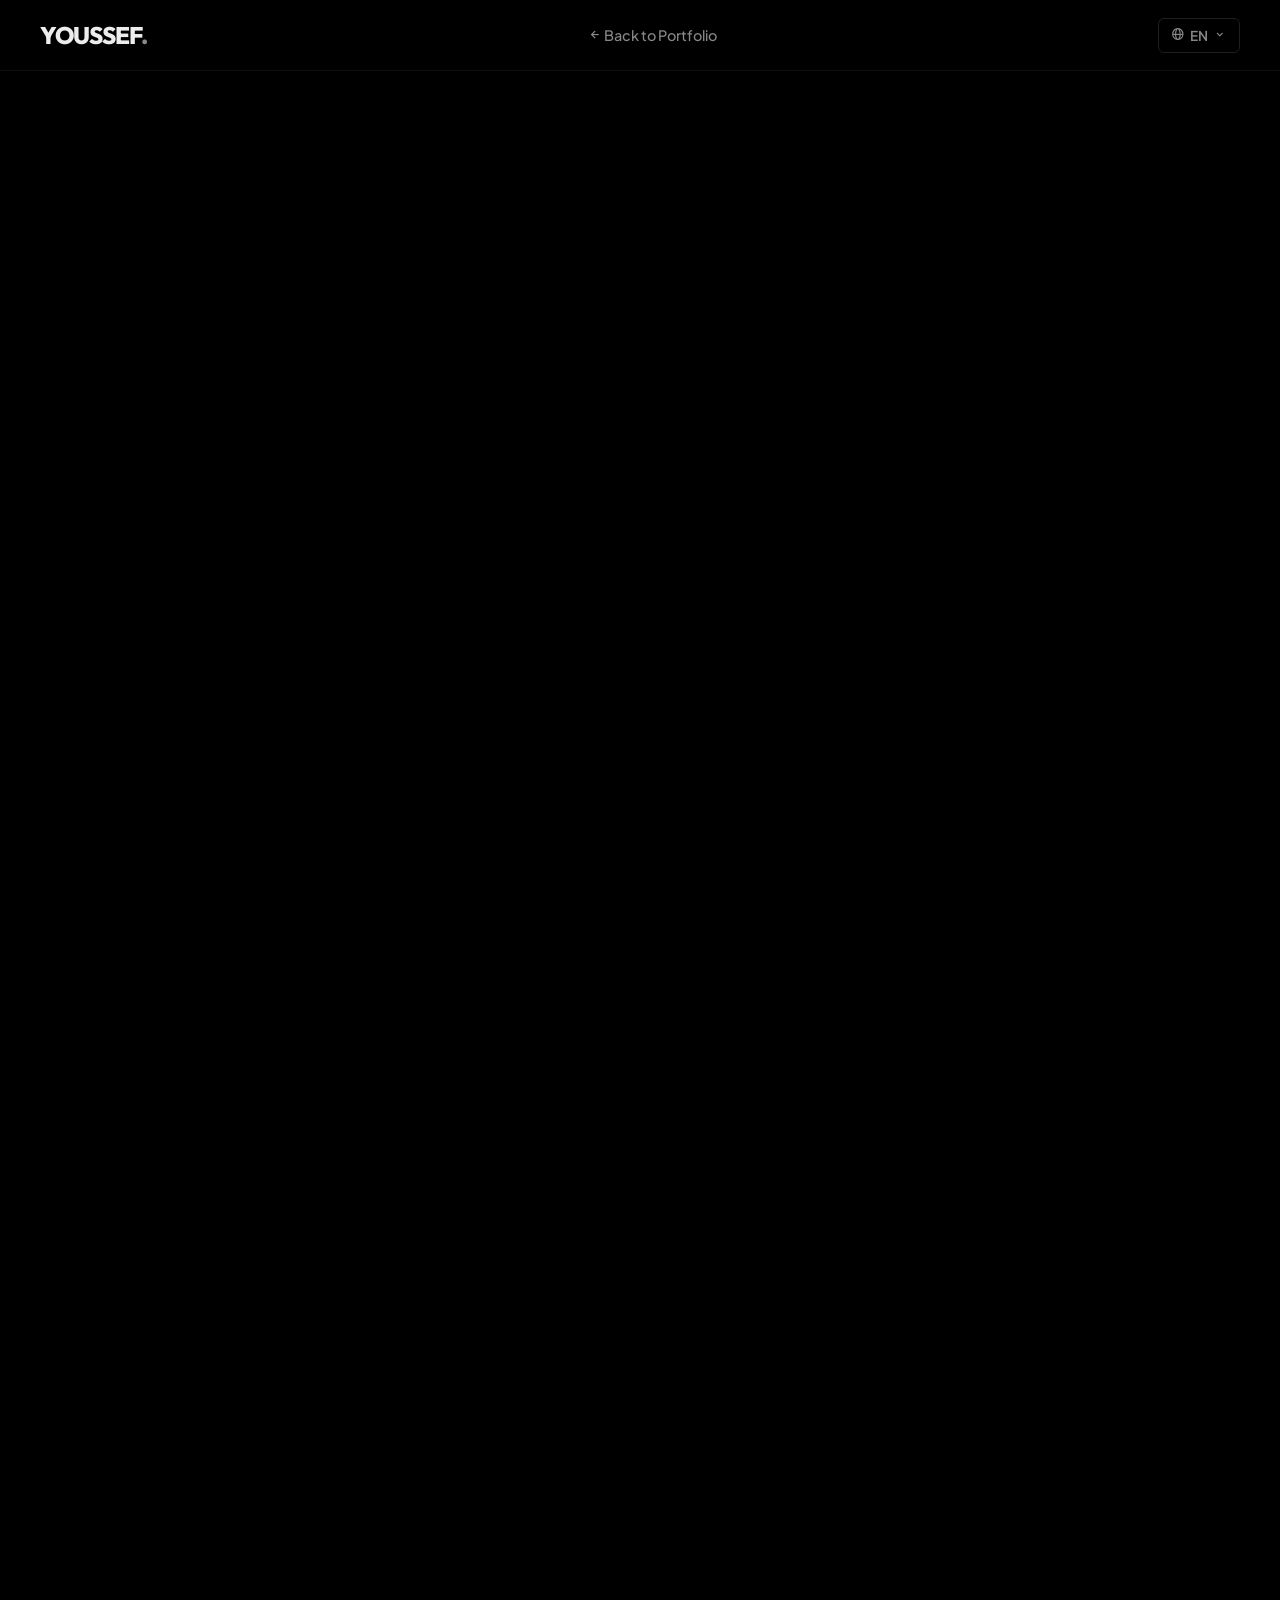
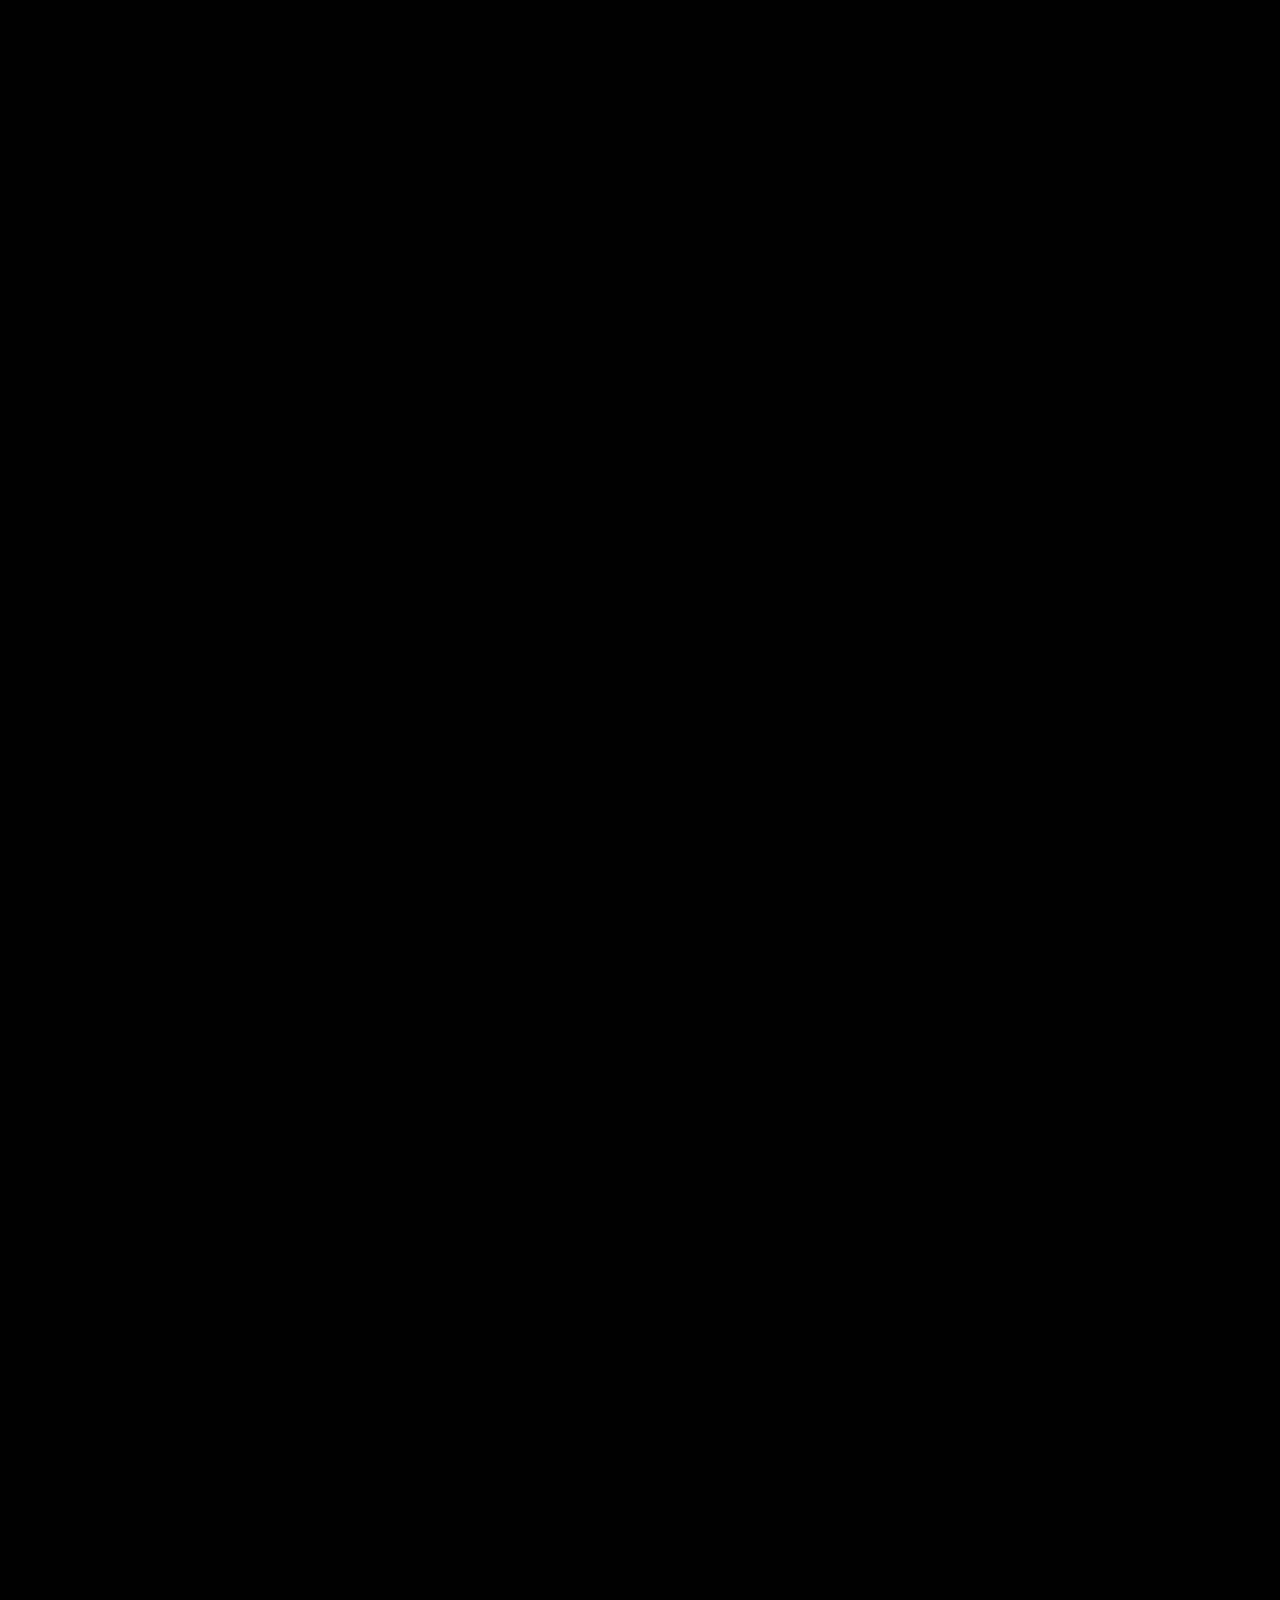
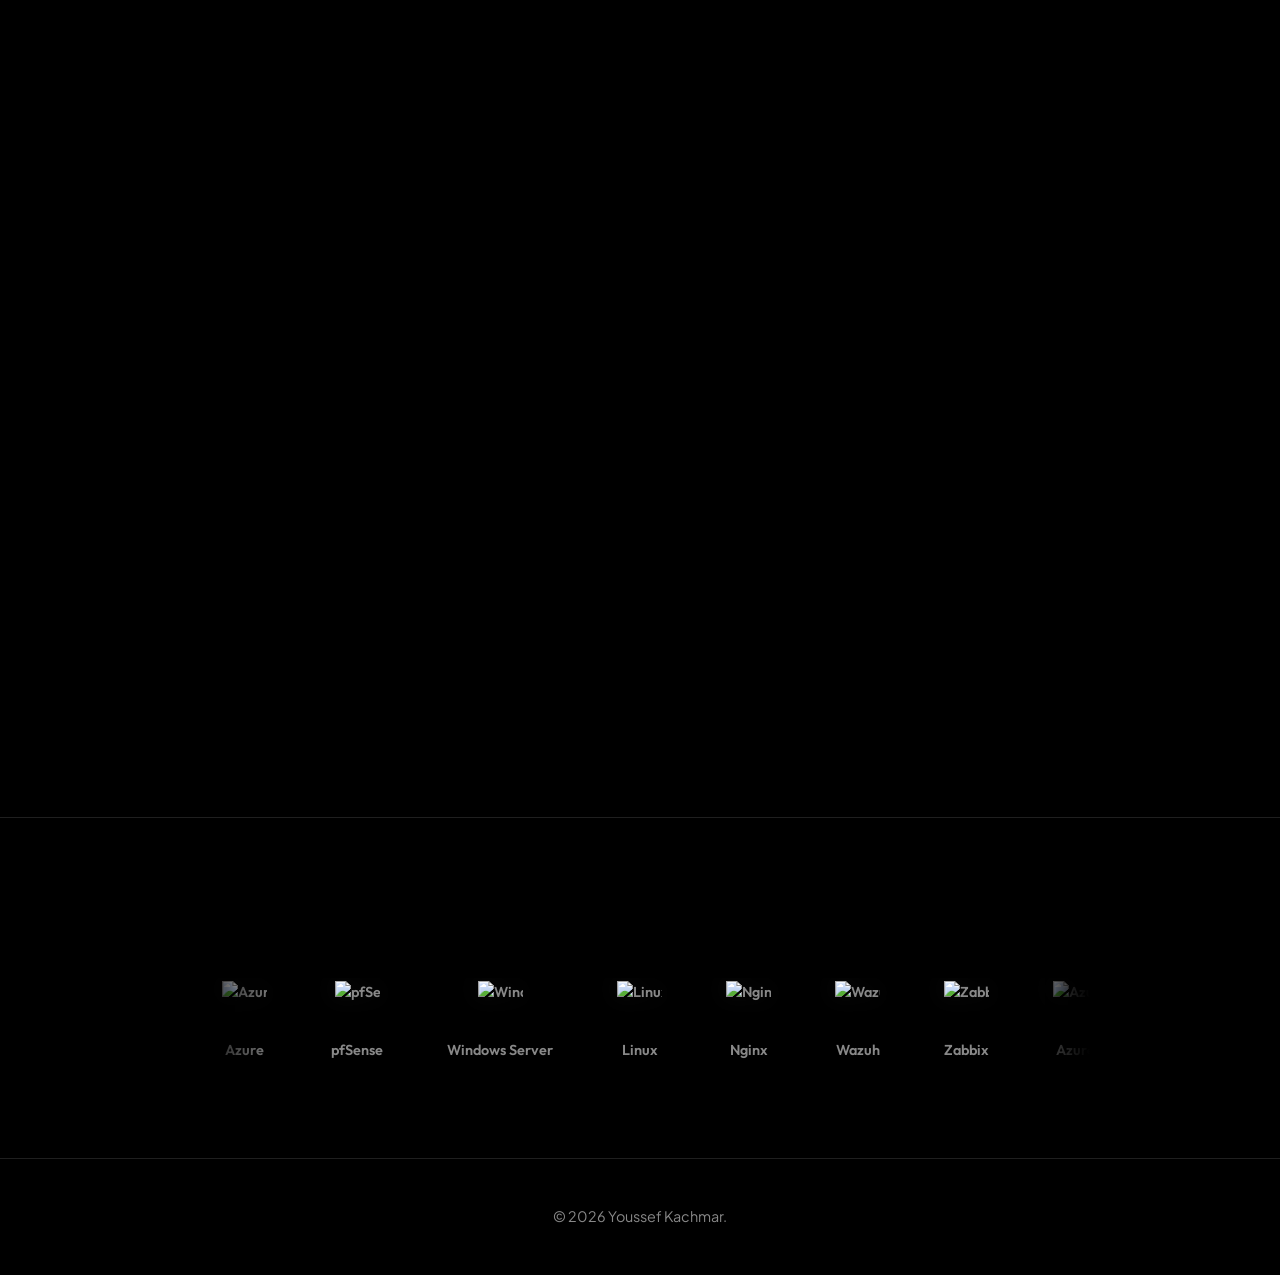
==== commit aced9732: "feat: implement local Moroccan portfolio version" ====
--- a/project-azure.html
+++ b/project-azure.html
@@ -27,7 +27,6 @@
                 </button>
                 <div class="dropdown-menu">
                     <button onclick="setLanguage('en')">English</button>
-                    <button onclick="setLanguage('de')">Deutsch</button>
                     <button onclick="setLanguage('fr')">Français</button>
                 </div>
             </div>
@@ -45,9 +44,6 @@
             <div class="project-links" data-aos="fade-up" data-aos-delay="300" style="gap: 1rem;">
                 <a href="https://github.com/youssefkachmar/azure-secure-infrastructure" target="_blank" class="primary-btn">
                     <i class='bx bxl-github'></i> <span data-i18n="proj_repo"></span>
-                </a>
-                <a href="docs/report-de.pdf" target="_blank" class="secondary-btn">
-                    <i class='bx bxs-file-pdf'></i> Report (DE)
                 </a>
                 <a href="docs/report-fr.pdf" target="_blank" class="secondary-btn">
                     <i class='bx bxs-file-pdf'></i> Rapport (FR)
--- a/style.css
+++ b/style.css
@@ -215,7 +215,15 @@
 .submit-btn { background: var(--primary); color: var(--primary-invert); padding: 1rem; border: none; border-radius: 6px; font-weight: 700; font-size: 1rem; cursor: pointer; display: flex; align-items: center; justify-content: center; gap: 8px; transition: var(--transition); z-index: 2;}
 .submit-btn:hover { background: var(--text-muted); }
 
+/* FOOTER + LEGAL LINKS */
 .main-footer { text-align: center; padding: 2rem; color: var(--text-muted); border-top: 1px solid var(--border-light); font-size: 0.9rem; background: rgba(0,0,0,0.5);}
+.footer-link { color: var(--text-muted); text-decoration: none; transition: var(--transition); margin: 0 5px; }
+.footer-link:hover { color: var(--primary); text-decoration: underline; }
+.mobile-break { display: none; }
+@media(max-width: 600px) { 
+    .mobile-break { display: block; margin-bottom: 5px;} 
+    .main-footer p { line-height: 1.8; } 
+}
 
 .modal { display: none; position: fixed; top: 0; left: 0; width: 100%; height: 100%; background: rgba(0,0,0,0.9); z-index: 2000; align-items: center; justify-content: center; backdrop-filter: blur(5px); }
 .modal.active { display: flex; }
@@ -255,7 +263,6 @@
 .hero-badge { display: inline-block; color: var(--primary); border: 1px solid var(--border-light); padding: 8px 16px; border-radius: 30px; font-size: 0.85rem; font-weight: 600; letter-spacing: 1px; text-transform: uppercase; margin-bottom: 1.5rem; background: rgba(255,255,255,0.05); }
 .project-title { font-size: 5rem; line-height: 1.05; margin: 0 0 1.5rem 0; letter-spacing: -2px; }
 .project-subtitle { font-size: 1.25rem; color: var(--text-muted); max-width: 800px; margin: 0 auto 3rem; line-height: 1.6; }
-.project-links { display: flex; justify-content: center; margin-bottom: 4rem; }
 
 .project-meta-bar { display: flex; justify-content: center; gap: 4rem; border-top: 1px solid var(--border-light); border-bottom: 1px solid var(--border-light); padding: 2rem 0; }
 .meta-item { display: flex; flex-direction: column; text-align: left; gap: 0.5rem; }
@@ -279,7 +286,6 @@
 
 .editorial-image { flex: 1.3; position: relative; } 
 .stacked-images { display: flex; flex-direction: column; gap: 2rem; }
-.mb-4 { margin-bottom: 2rem; }
 
 .mac-window { background: #0a0a0a; border: 1px solid var(--border-light); border-radius: 12px; overflow: hidden; width: 100%; box-shadow: 0 30px 60px rgba(0,0,0,0.8); position: relative; z-index: 2; }
 .mac-header { height: 36px; background: #111; border-bottom: 1px solid #222; display: flex; align-items: center; padding: 0 16px; gap: 8px; }
